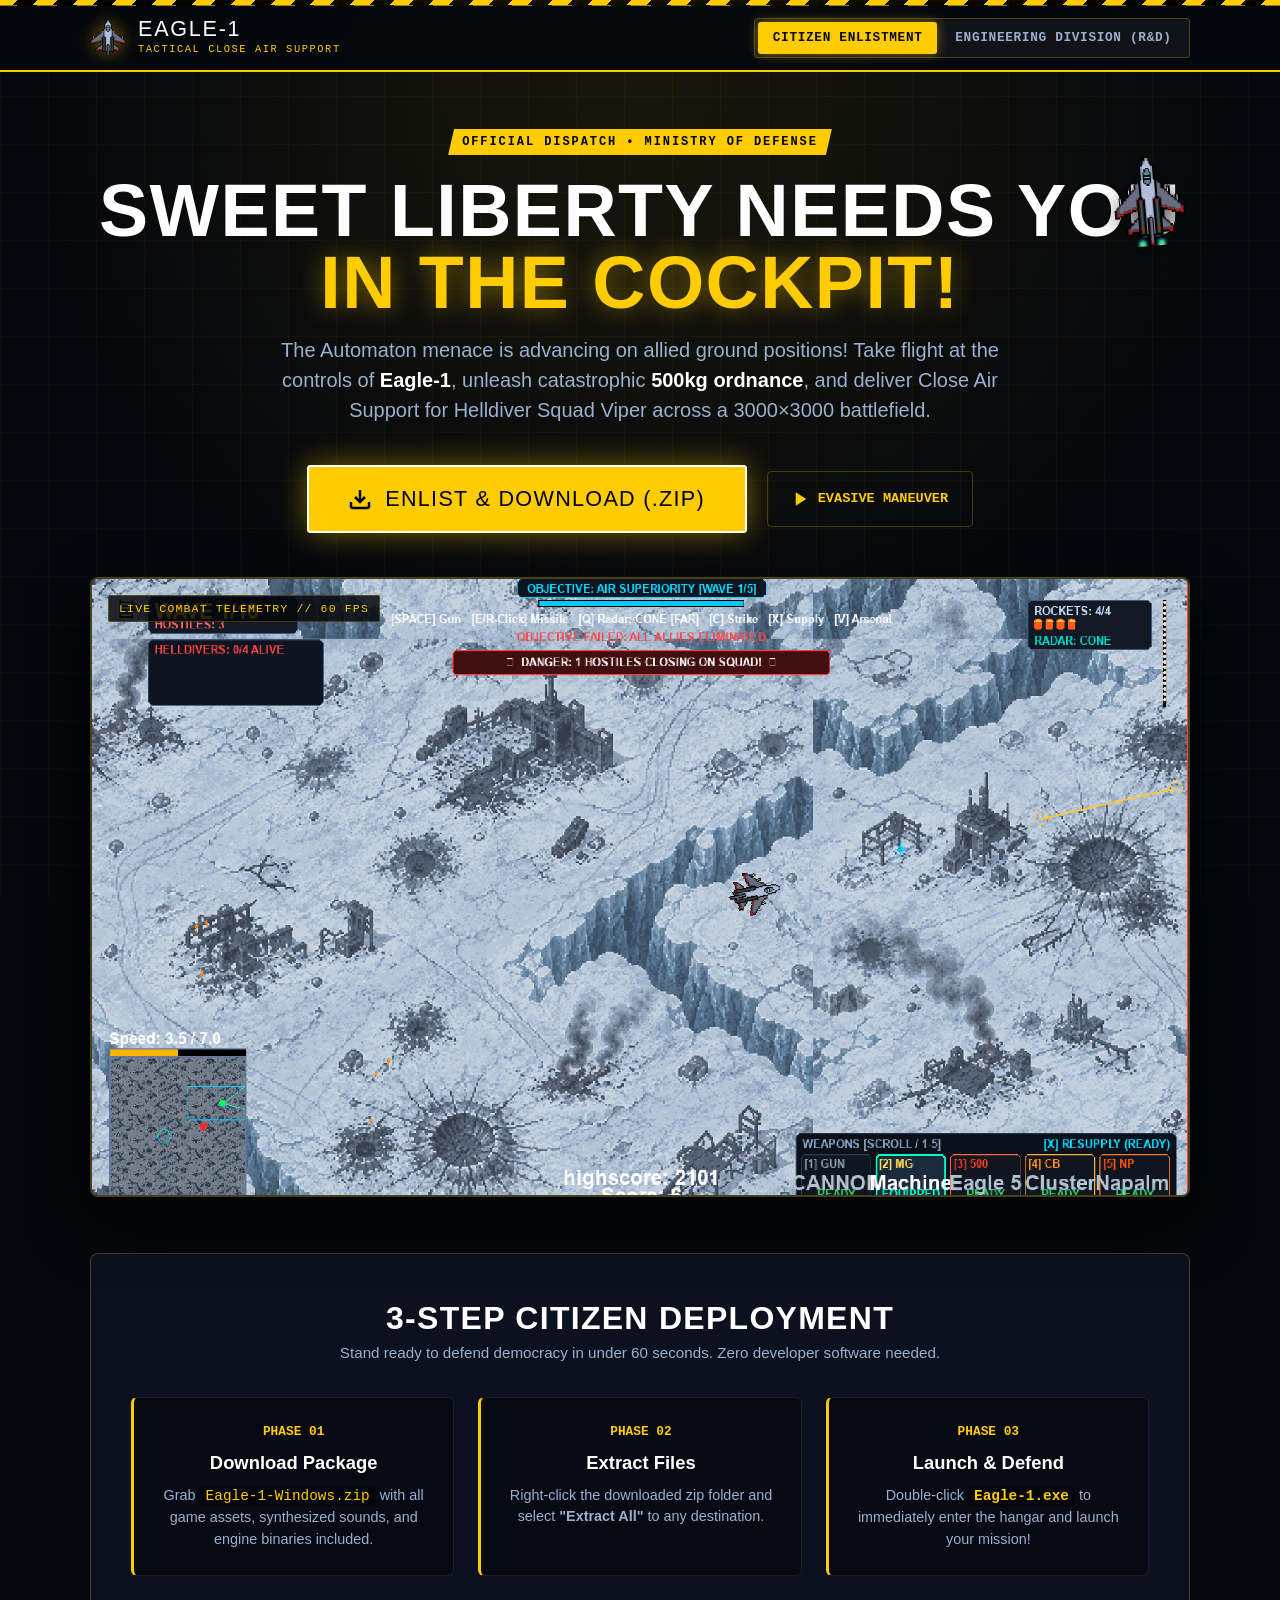
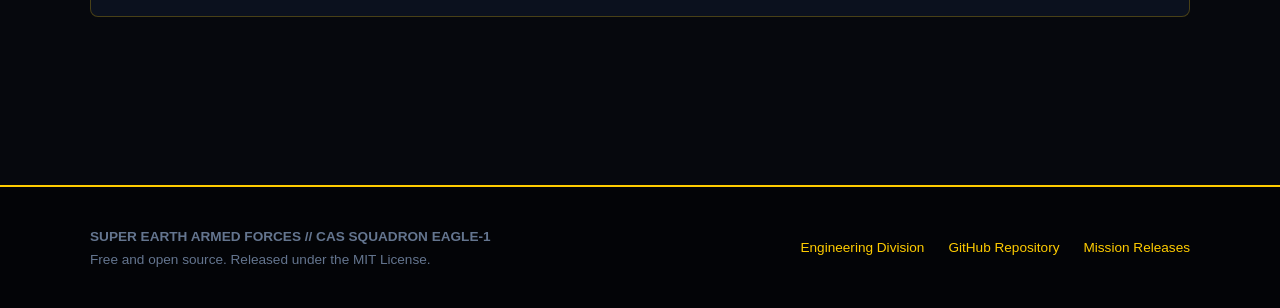
==== frontend/index.html @ f8e8c4a4 "feat: publish Super Earth website with GitHub Pages deployment and mouse-flight escort" ====
<!DOCTYPE html>
<html lang="en">
<head>
  <meta charset="UTF-8">
  <meta name="viewport" content="width=device-width, initial-scale=1.0">
  <meta name="description" content="Super Earth Needs You! Pilot Eagle-1 in 64-bit close air support combat against the Automaton threat. Download free for Windows.">
  <meta name="theme-color" content="#ffcc00">

  <title>EAGLE-1: 64-BIT // ENLIST FOR SUPER EARTH</title>
  <link rel="stylesheet" href="./style.css">
  <link rel="icon" type="image/png" href="./assets/eagle1-ship.png">
</head>
<body>

  <!-- Top Hazard Bar -->
  <div class="hazard-bar"></div>

  <!-- Flying Eagle-1 In-Engine Jet Overlay -->
  <div class="flyby-container" aria-hidden="true">
    <div class="flying-eagle" id="flyingEagle">
      <img src="./assets/eagle1-ship.png" alt="Eagle-1 Combat Jet">
    </div>
  </div>

  <!-- Military Command Header -->
  <header class="header-top">
    <div class="container nav-wrap">
      <div class="se-logo">
        <img src="./assets/eagle1-ship.png" alt="Super Earth Eagle Crest" class="se-logo-img">
        <div class="se-logo-text">
          <span class="se-brand">EAGLE-1</span>
          <span class="se-sub">TACTICAL CLOSE AIR SUPPORT</span>
        </div>
      </div>

      <!-- Portal Switch: Citizen vs Developer -->
      <nav class="portal-switch">
        <a href="./index.html" class="portal-btn active">Citizen Enlistment</a>
        <a href="./dev.html" class="portal-btn">Engineering Division (R&amp;D)</a>
      </nav>
    </div>
  </header>

  <!-- Main Propaganda Recruitment Hero -->
  <main>
    <section class="propaganda-hero">
      <div class="container">
        
        <div class="dispatch-tag">
          OFFICIAL DISPATCH &bull; MINISTRY OF DEFENSE
        </div>

        <h1 class="propaganda-title">
          SWEET LIBERTY NEEDS YOU<br>
          <span class="gold">IN THE COCKPIT!</span>
        </h1>

        <p class="propaganda-subtitle">
          The Automaton menace is advancing on allied ground positions! Take flight at the controls of 
          <strong>Eagle-1</strong>, unleash catastrophic <strong>500kg ordnance</strong>, and deliver 
          Close Air Support for Helldiver Squad Viper across a 3000&times;3000 battlefield.
        </p>

        <!-- Big Download Call To Action -->
        <div class="enlist-actions">
          <a href="https://github.com/paulp143/Eagle-1-64Bit/releases/latest/download/Eagle-1-Windows.zip" 
             class="btn-enlist" 
             id="mainDownloadBtn">
            <svg width="24" height="24" viewBox="0 0 24 24" fill="none" stroke="currentColor" stroke-width="2.5">
              <path d="M21 15v4a2 2 0 0 1-2 2H5a2 2 0 0 1-2-2v-4"></path>
              <polyline points="7 10 12 15 17 10"></polyline>
              <line x1="12" y1="15" x2="12" y2="3"></line>
            </svg>
            ENLIST &amp; DOWNLOAD (.ZIP)
          </a>

          <button class="btn-flyby" id="triggerFlybyBtn" title="Perform combat evasive maneuver">
            <svg width="18" height="18" viewBox="0 0 24 24" fill="currentColor">
              <polygon points="5 3 19 12 5 21 5 3"></polygon>
            </svg>
            EVASIVE MANEUVER
          </button>
        </div>

        <!-- Gameplay Screenshot Showcase -->
        <div class="media-showcase">
          <div class="media-stamp">
            LIVE COMBAT TELEMETRY // 60 FPS
          </div>
          <img src="./assets/screenshot-game.png" alt="Eagle-1 Close Air Support Combat In Action">
        </div>

        <!-- 3-Step Citizen Deployment Guide -->
        <div class="deploy-box">
          <div class="deploy-header">
            <h2>3-Step Citizen Deployment</h2>
            <p>Stand ready to defend democracy in under 60 seconds. Zero developer software needed.</p>
          </div>

          <div class="deploy-steps">
            <div class="deploy-step">
              <div class="step-num">PHASE 01</div>
              <h3>Download Package</h3>
              <p>Grab <code>Eagle-1-Windows.zip</code> with all game assets, synthesized sounds, and engine binaries included.</p>
            </div>

            <div class="deploy-step">
              <div class="step-num">PHASE 02</div>
              <h3>Extract Files</h3>
              <p>Right-click the downloaded zip folder and select <strong>"Extract All"</strong> to any destination.</p>
            </div>

            <div class="deploy-step">
              <div class="step-num">PHASE 03</div>
              <h3>Launch &amp; Defend</h3>
              <p>Double-click <strong><code>Eagle-1.exe</code></strong> to immediately enter the hangar and launch your mission!</p>
            </div>
          </div>
        </div>

      </div>
    </section>
  </main>

  <!-- Super Earth Footer -->
  <footer class="se-footer">
    <div class="container footer-inner">
      <div>
        <p><strong>SUPER EARTH ARMED FORCES // CAS SQUADRON EAGLE-1</strong></p>
        <p style="margin-top: 3px;">Free and open source. Released under the MIT License.</p>
      </div>
      <div class="footer-links">
        <a href="./dev.html">Engineering Division</a>
        <a href="https://github.com/paulp143/Eagle-1-64Bit" target="_blank" rel="noopener">GitHub Repository</a>
        <a href="https://github.com/paulp143/Eagle-1-64Bit/releases" target="_blank" rel="noopener">Mission Releases</a>
      </div>
    </div>
  </footer>

  <script src="./main.js"></script>
</body>
</html>
---- frontend/style.css ----
/* ===================================================================
   SUPER EARTH MINISTRY OF DEFENSE // EAGLE-1: 64-BIT
   Patriotic Aerospace Propaganda & Engineering Portal
=================================================================== */

:root {
  --se-yellow: #ffcc00;
  --se-yellow-bright: #ffe600;
  --se-yellow-glow: rgba(255, 204, 0, 0.45);
  --se-black: #06080d;
  --se-navy: #0b111e;
  --se-steel: #151e30;
  --se-border: rgba(255, 204, 0, 0.25);
  
  --text-primary: #f0f4fc;
  --text-muted: #9bb0cf;
  --text-dark: #07090e;
  
  --hud-cyan: #00f0ff;
  --hud-red: #ff2a2a;
  
  --font-display: "Impact", "Arial Black", -apple-system, BlinkMacSystemFont, sans-serif;
  --font-body: -apple-system, BlinkMacSystemFont, "Segoe UI", Roboto, "Helvetica Neue", sans-serif;
  --font-mono: ui-monospace, SFMono-Regular, "SF Mono", Menlo, Consolas, monospace;
}

*, *::before, *::after {
  box-sizing: border-box;
  margin: 0;
  padding: 0;
}

html {
  font-size: 16px;
}

body {
  font-family: var(--font-body);
  background-color: var(--se-black);
  color: var(--text-primary);
  line-height: 1.5;
  overflow-x: hidden;
  position: relative;
  min-height: 100vh;
}

/* Background grid & subtle stars */
body::before {
  content: "";
  position: fixed;
  top: 0; left: 0; right: 0; bottom: 0;
  background-image: 
    radial-gradient(circle at 50% 10%, rgba(255, 204, 0, 0.08) 0%, transparent 60%),
    linear-gradient(rgba(255, 204, 0, 0.03) 1px, transparent 1px),
    linear-gradient(90deg, rgba(255, 204, 0, 0.03) 1px, transparent 1px);
  background-size: 100% 100%, 48px 48px, 48px 48px;
  pointer-events: none;
  z-index: 0;
}

a {
  text-decoration: none;
  color: inherit;
}

.container {
  width: 92%;
  max-width: 1100px;
  margin: 0 auto;
  position: relative;
  z-index: 10;
}

/* ===================================================================
   ESCORT FLIGHT EAGLE-1 (SCROLL-FOLLOWING COMPANION)
=================================================================== */
.flyby-container {
  position: fixed;
  top: 0;
  left: 0;
  width: 100vw;
  height: 100vh;
  pointer-events: none;
  overflow: hidden;
  z-index: 990;
}

.flying-eagle {
  position: absolute;
  width: 72px;
  height: 90px;
  top: 0;
  left: 0;
  transform-origin: 50% 0%;
  transform: translate3d(calc(100vw - 140px), 130px, 0) rotate(180deg);
  will-change: transform;
  filter: drop-shadow(0 6px 10px rgba(0, 0, 0, 0.6));
  image-rendering: pixelated;
  image-rendering: crisp-edges;
  contain: layout style paint;
}

.flying-eagle img {
  width: 100%;
  height: 100%;
  object-fit: contain;
  display: block;
}

/* Dual jet thrusters pointing backward from nozzles - active only when engines firing */
.flying-eagle::before,
.flying-eagle::after {
  content: "";
  position: absolute;
  bottom: -16px;
  width: 7px;
  height: 0px;
  opacity: 0;
  background: linear-gradient(to bottom, #00f0ff 0%, #ffcc00 55%, transparent 100%);
  border-radius: 4px;
  filter: blur(1.5px);
  transition: opacity 0.2s ease, height 0.2s ease;
  pointer-events: none;
}

.flying-eagle::before {
  left: 23px;
}

.flying-eagle::after {
  right: 23px;
}

/* Active thruster state toggled dynamically when aircraft is moving */
.flying-eagle.engines-on::before,
.flying-eagle.engines-on::after {
  height: 22px;
  opacity: 1;
  animation: thrusterPulse 0.08s infinite alternate;
}

@keyframes thrusterPulse {
  0% {
    height: 18px;
    opacity: 0.85;
    transform: scaleX(0.85);
  }
  100% {
    height: 26px;
    opacity: 1;
    transform: scaleX(1.15);
  }
}

/* ===================================================================
   HAZARD BARS & STYLING ACCENTS
=================================================================== */
.hazard-bar {
  height: 6px;
  width: 100%;
  background: repeating-linear-gradient(
    -45deg,
    var(--se-yellow),
    var(--se-yellow) 14px,
    #000 14px,
    #000 28px
  );
  border-bottom: 1px solid rgba(0, 0, 0, 0.4);
}

/* ===================================================================
   MILITARY HEADER & DUAL-PORTAL SWITCH
=================================================================== */
.header-top {
  background: rgba(6, 8, 13, 0.94);
  backdrop-filter: blur(12px);
  border-bottom: 2px solid var(--se-yellow);
  position: sticky;
  top: 0;
  z-index: 1000;
}

.nav-wrap {
  display: flex;
  align-items: center;
  justify-content: space-between;
  padding: 0.75rem 0;
}

.se-logo {
  display: flex;
  align-items: center;
  gap: 0.75rem;
}

.se-logo-img {
  width: 36px;
  height: 36px;
  filter: drop-shadow(0 0 8px var(--se-yellow-glow));
}

.se-logo-text {
  display: flex;
  flex-direction: column;
}

.se-brand {
  font-family: var(--font-display);
  font-size: 1.35rem;
  letter-spacing: 0.08em;
  color: #fff;
  line-height: 1;
}

.se-sub {
  font-size: 0.65rem;
  font-family: var(--font-mono);
  color: var(--se-yellow);
  letter-spacing: 0.15em;
  text-transform: uppercase;
  margin-top: 2px;
}

/* Tactical Portal Toggle */
.portal-switch {
  display: flex;
  background: rgba(255, 255, 255, 0.05);
  border: 1px solid var(--se-border);
  border-radius: 4px;
  padding: 3px;
  gap: 4px;
}

.portal-btn {
  font-size: 0.8rem;
  font-weight: 700;
  font-family: var(--font-mono);
  letter-spacing: 0.05em;
  padding: 0.4rem 0.9rem;
  border-radius: 3px;
  color: var(--text-muted);
  transition: all 0.2s;
  text-transform: uppercase;
}

.portal-btn:hover {
  color: #fff;
}

.portal-btn.active {
  background: var(--se-yellow);
  color: var(--text-dark);
  font-weight: 900;
  box-shadow: 0 0 12px var(--se-yellow-glow);
}

/* ===================================================================
   HOMEPAGE: PATRIOTIC PROPAGANDA HERO
=================================================================== */
.propaganda-hero {
  padding: 3.5rem 0 2.5rem;
  text-align: center;
}

.dispatch-tag {
  display: inline-block;
  background: #ffcc00;
  color: #000;
  font-family: var(--font-mono);
  font-size: 0.75rem;
  font-weight: 900;
  letter-spacing: 0.16em;
  padding: 4px 14px;
  margin-bottom: 1.25rem;
  text-transform: uppercase;
  clip-path: polygon(6px 0, 100% 0, calc(100% - 6px) 100%, 0 100%);
}

.propaganda-title {
  font-family: var(--font-display);
  font-size: clamp(2.5rem, 6.5vw, 4.6rem);
  text-transform: uppercase;
  line-height: 0.98;
  letter-spacing: 0.02em;
  color: #fff;
  margin-bottom: 1rem;
}

.propaganda-title .gold {
  color: var(--se-yellow);
  text-shadow: 0 0 25px var(--se-yellow-glow);
  display: inline-block;
}

.propaganda-subtitle {
  font-size: clamp(1.05rem, 2.2vw, 1.25rem);
  color: var(--text-muted);
  max-width: 780px;
  margin: 0 auto 2.5rem;
  line-height: 1.5;
}

.propaganda-subtitle strong {
  color: #fff;
}

/* Call to Action Button */
.enlist-actions {
  display: flex;
  align-items: center;
  justify-content: center;
  gap: 1.25rem;
  flex-wrap: wrap;
  margin-bottom: 2.75rem;
}

.btn-enlist {
  background: var(--se-yellow);
  color: #000;
  font-family: var(--font-display);
  font-size: 1.35rem;
  letter-spacing: 0.06em;
  padding: 1.1rem 2.6rem;
  border-radius: 4px;
  display: inline-flex;
  align-items: center;
  gap: 0.8rem;
  box-shadow: 0 0 30px var(--se-yellow-glow), inset 0 0 0 2px #fff;
  transition: transform 0.15s, box-shadow 0.2s, background 0.2s;
  cursor: pointer;
  text-transform: uppercase;
}

.btn-enlist:hover {
  transform: scale(1.03) translateY(-2px);
  background: var(--se-yellow-bright);
  box-shadow: 0 0 45px rgba(255, 204, 0, 0.7), inset 0 0 0 2px #fff;
}

.btn-flyby {
  background: transparent;
  color: var(--se-yellow);
  border: 1px solid var(--se-border);
  font-family: var(--font-mono);
  font-size: 0.85rem;
  font-weight: 700;
  padding: 1.1rem 1.5rem;
  border-radius: 4px;
  display: inline-flex;
  align-items: center;
  gap: 0.5rem;
  cursor: pointer;
  transition: all 0.2s;
}

.btn-flyby:hover {
  background: rgba(255, 204, 0, 0.1);
  border-color: var(--se-yellow);
}

/* Hero Showcase Frame */
.media-showcase {
  position: relative;
  background: var(--se-navy);
  border: 2px solid var(--se-border);
  border-radius: 8px;
  overflow: hidden;
  box-shadow: 0 25px 60px rgba(0, 0, 0, 0.8);
  margin-bottom: 3.5rem;
}

.media-stamp {
  position: absolute;
  top: 1rem;
  left: 1rem;
  background: rgba(6, 8, 13, 0.85);
  border: 1px solid var(--se-border);
  padding: 4px 10px;
  font-family: var(--font-mono);
  font-size: 0.72rem;
  color: var(--se-yellow);
  letter-spacing: 0.1em;
  z-index: 5;
  border-radius: 2px;
}

.media-showcase img {
  width: 100%;
  aspect-ratio: 16 / 9;
  object-fit: cover;
  display: block;
}

/* ===================================================================
   3-STEP CITIZEN DEPLOYMENT GUIDE
=================================================================== */
.deploy-box {
  background: var(--se-navy);
  border: 1px solid var(--se-border);
  border-radius: 8px;
  padding: 2.5rem;
  margin-bottom: 4rem;
}

.deploy-header {
  text-align: center;
  margin-bottom: 2rem;
}

.deploy-header h2 {
  font-family: var(--font-display);
  font-size: 2rem;
  letter-spacing: 0.04em;
  text-transform: uppercase;
  color: #fff;
}

.deploy-header p {
  color: var(--text-muted);
  font-size: 0.95rem;
}

.deploy-steps {
  display: grid;
  grid-template-columns: repeat(auto-fit, minmax(260px, 1fr));
  gap: 1.5rem;
}

.deploy-step {
  background: rgba(6, 8, 13, 0.6);
  border: 1px solid rgba(255, 255, 255, 0.08);
  border-radius: 6px;
  padding: 1.5rem;
  position: relative;
  border-left: 3px solid var(--se-yellow);
}

.step-num {
  font-family: var(--font-mono);
  font-size: 0.8rem;
  font-weight: 800;
  color: var(--se-yellow);
  margin-bottom: 0.5rem;
}

.deploy-step h3 {
  font-size: 1.15rem;
  margin-bottom: 0.5rem;
  color: #fff;
}

.deploy-step p {
  font-size: 0.9rem;
  color: var(--text-muted);
}

.deploy-step code {
  color: var(--se-yellow);
  font-family: var(--font-mono);
  background: rgba(0, 0, 0, 0.4);
  padding: 2px 6px;
  border-radius: 3px;
}

/* ===================================================================
   DEVELOPER DOSSIER (dev.html)
=================================================================== */
.dev-hero {
  padding: 3rem 0 2rem;
}

.dev-hero h1 {
  font-family: var(--font-display);
  font-size: clamp(2.2rem, 5vw, 3.5rem);
  text-transform: uppercase;
  color: #fff;
  letter-spacing: 0.03em;
  margin-bottom: 0.75rem;
}

.dev-hero p {
  font-size: 1.1rem;
  color: var(--text-muted);
  max-width: 800px;
}

.terminal-card {
  background: #04060a;
  border: 1px solid rgba(255, 204, 0, 0.3);
  border-radius: 8px;
  padding: 1.75rem;
  margin-bottom: 2.5rem;
  box-shadow: 0 15px 40px rgba(0, 0, 0, 0.7);
}

.terminal-header {
  display: flex;
  align-items: center;
  justify-content: space-between;
  border-bottom: 1px solid rgba(255, 255, 255, 0.1);
  padding-bottom: 0.75rem;
  margin-bottom: 1.25rem;
  font-family: var(--font-mono);
  font-size: 0.8rem;
  color: var(--se-yellow);
}

.terminal-title {
  display: flex;
  align-items: center;
  gap: 0.5rem;
}

.term-dot {
  width: 10px;
  height: 10px;
  border-radius: 50%;
  display: inline-block;
}
.term-dot.red { background: #ff5f56; }
.term-dot.yellow { background: #ffbd2e; }
.term-dot.green { background: #27c93f; }

pre.code-block {
  font-family: var(--font-mono);
  font-size: 0.9rem;
  color: #8be9fd;
  background: rgba(0, 0, 0, 0.6);
  padding: 1rem;
  border-radius: 4px;
  overflow-x: auto;
  line-height: 1.6;
}

pre.code-block .comment {
  color: #6272a4;
}

pre.code-block .cmd {
  color: #50fa7b;
}

/* Architecture Specs Grid */
.specs-grid {
  display: grid;
  grid-template-columns: repeat(auto-fit, minmax(280px, 1fr));
  gap: 1.5rem;
  margin-bottom: 3.5rem;
}

.spec-item {
  background: var(--se-navy);
  border: 1px solid rgba(255, 255, 255, 0.08);
  border-radius: 6px;
  padding: 1.5rem;
}

.spec-item h3 {
  font-size: 1.1rem;
  color: var(--se-yellow);
  font-family: var(--font-mono);
  margin-bottom: 0.5rem;
}

.spec-item p {
  font-size: 0.9rem;
  color: var(--text-muted);
}

/* ===================================================================
   FOOTER
=================================================================== */
.se-footer {
  border-top: 2px solid var(--se-yellow);
  background: #030407;
  padding: 2.5rem 0;
  margin-top: 4rem;
  font-size: 0.85rem;
  color: #64758f;
}

.footer-inner {
  display: flex;
  align-items: center;
  justify-content: space-between;
  flex-wrap: wrap;
  gap: 1.5rem;
}

.footer-inner a {
  color: var(--se-yellow);
}

.footer-links {
  display: flex;
  gap: 1.5rem;
}

/* Responsive adjustments */
@media (max-width: 650px) {
  .nav-wrap {
    flex-direction: column;
    gap: 0.8rem;
  }
  .portal-switch {
    width: 100%;
    justify-content: center;
  }
  .enlist-actions {
    flex-direction: column;
    width: 100%;
  }
  .btn-enlist {
    width: 100%;
    justify-content: center;
  }
  .btn-flyby {
    width: 100%;
    justify-content: center;
  }
}
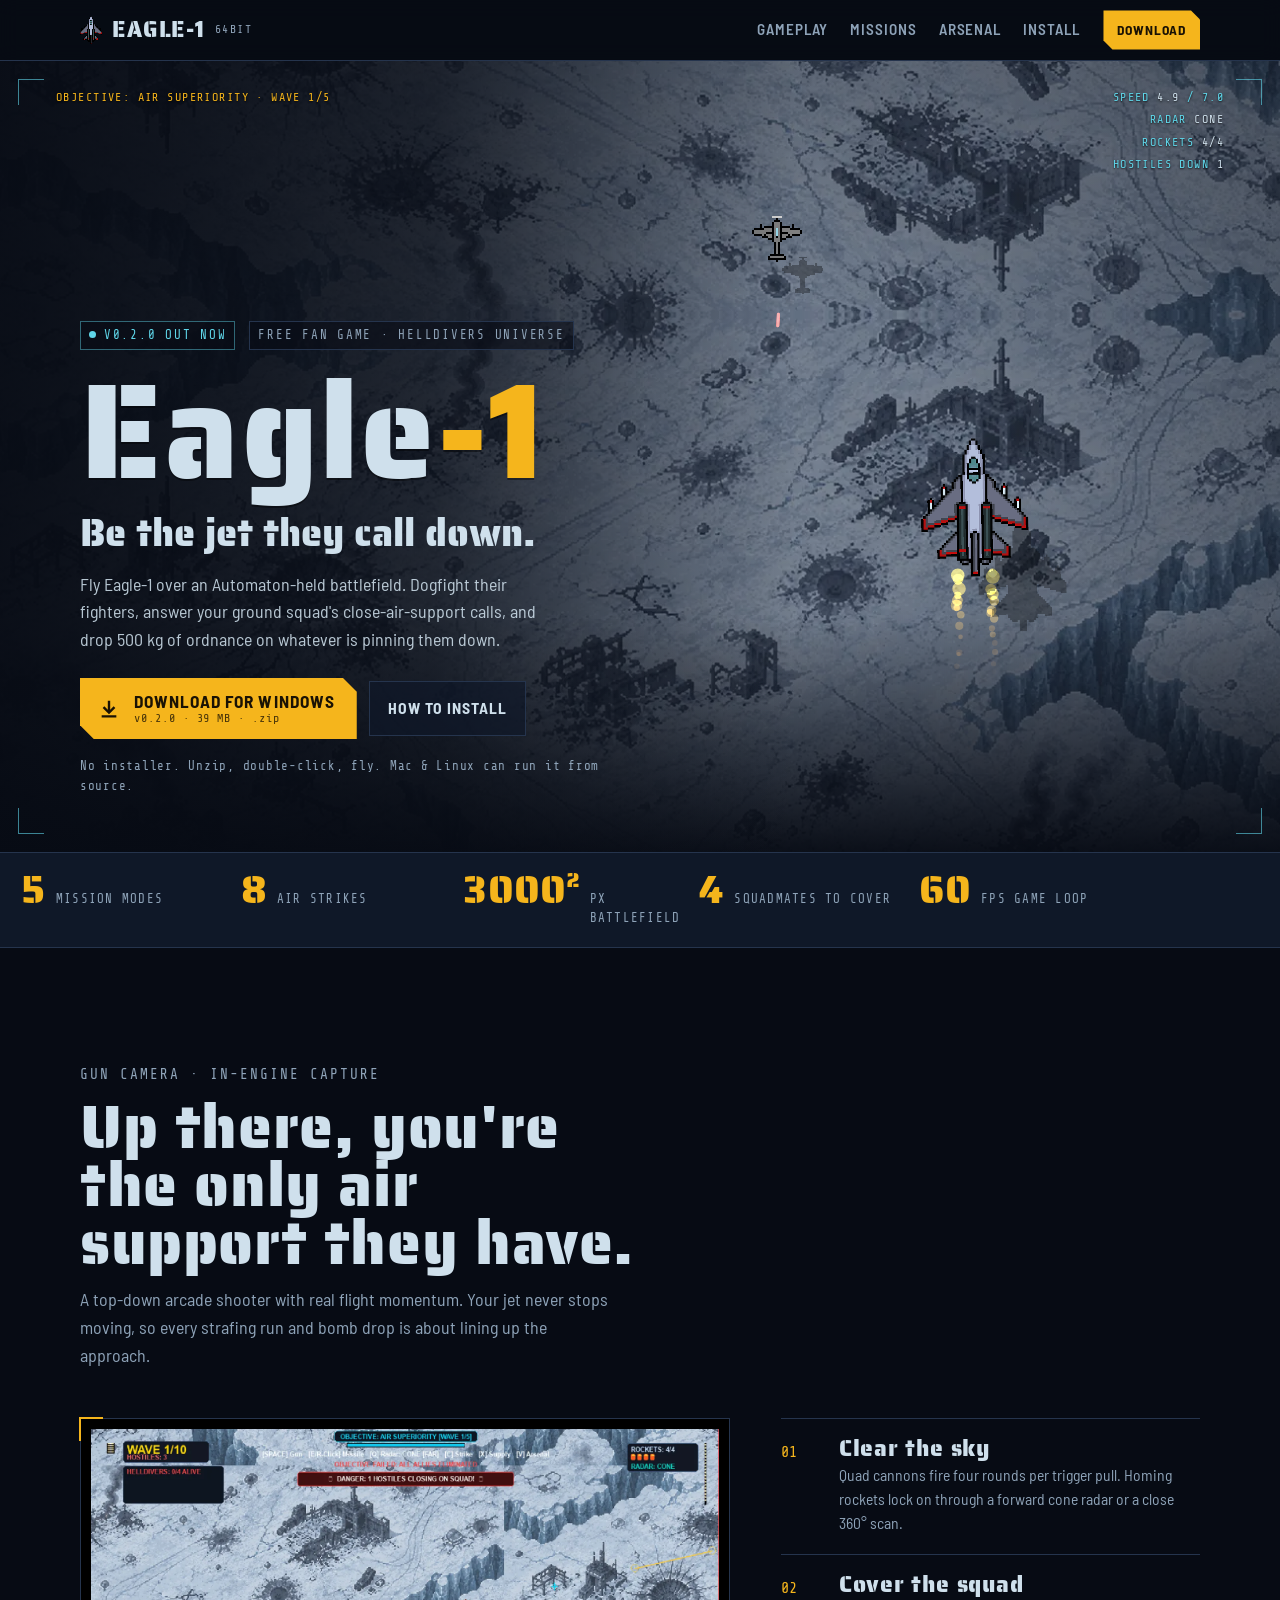
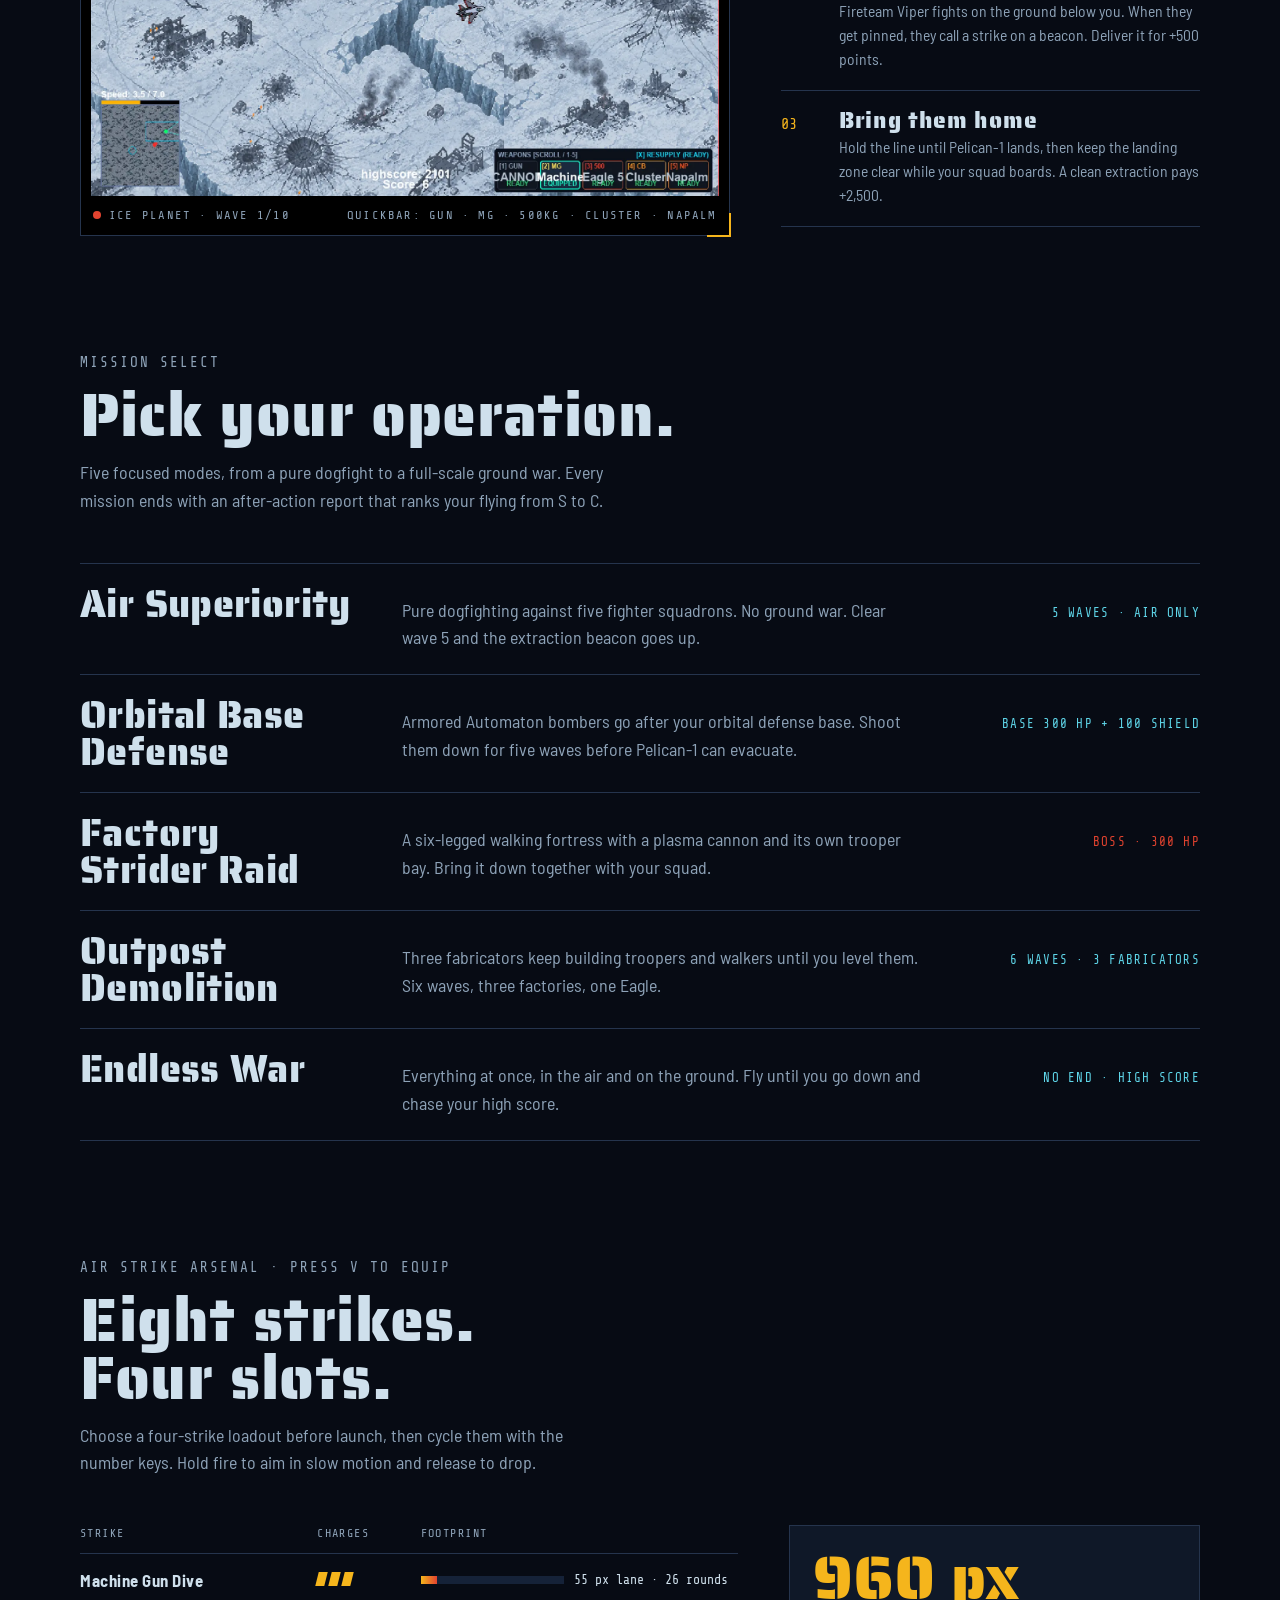
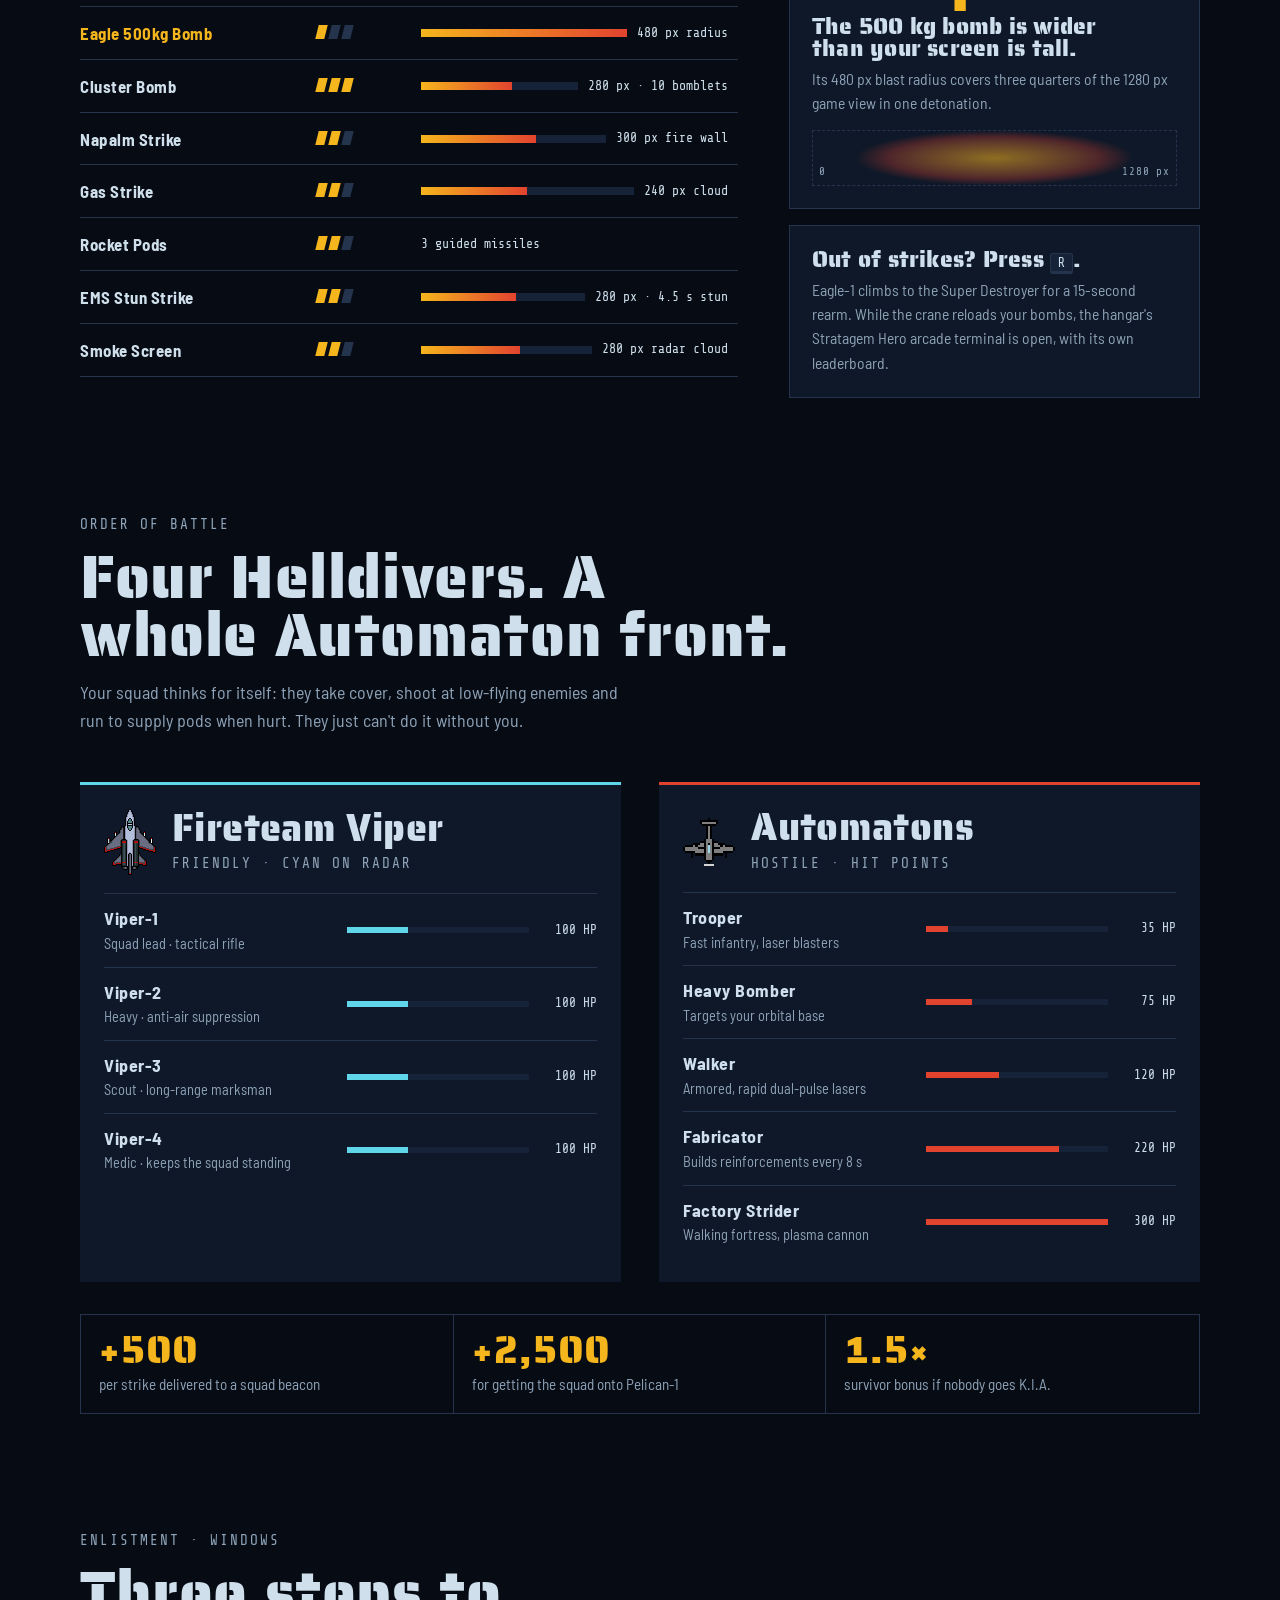
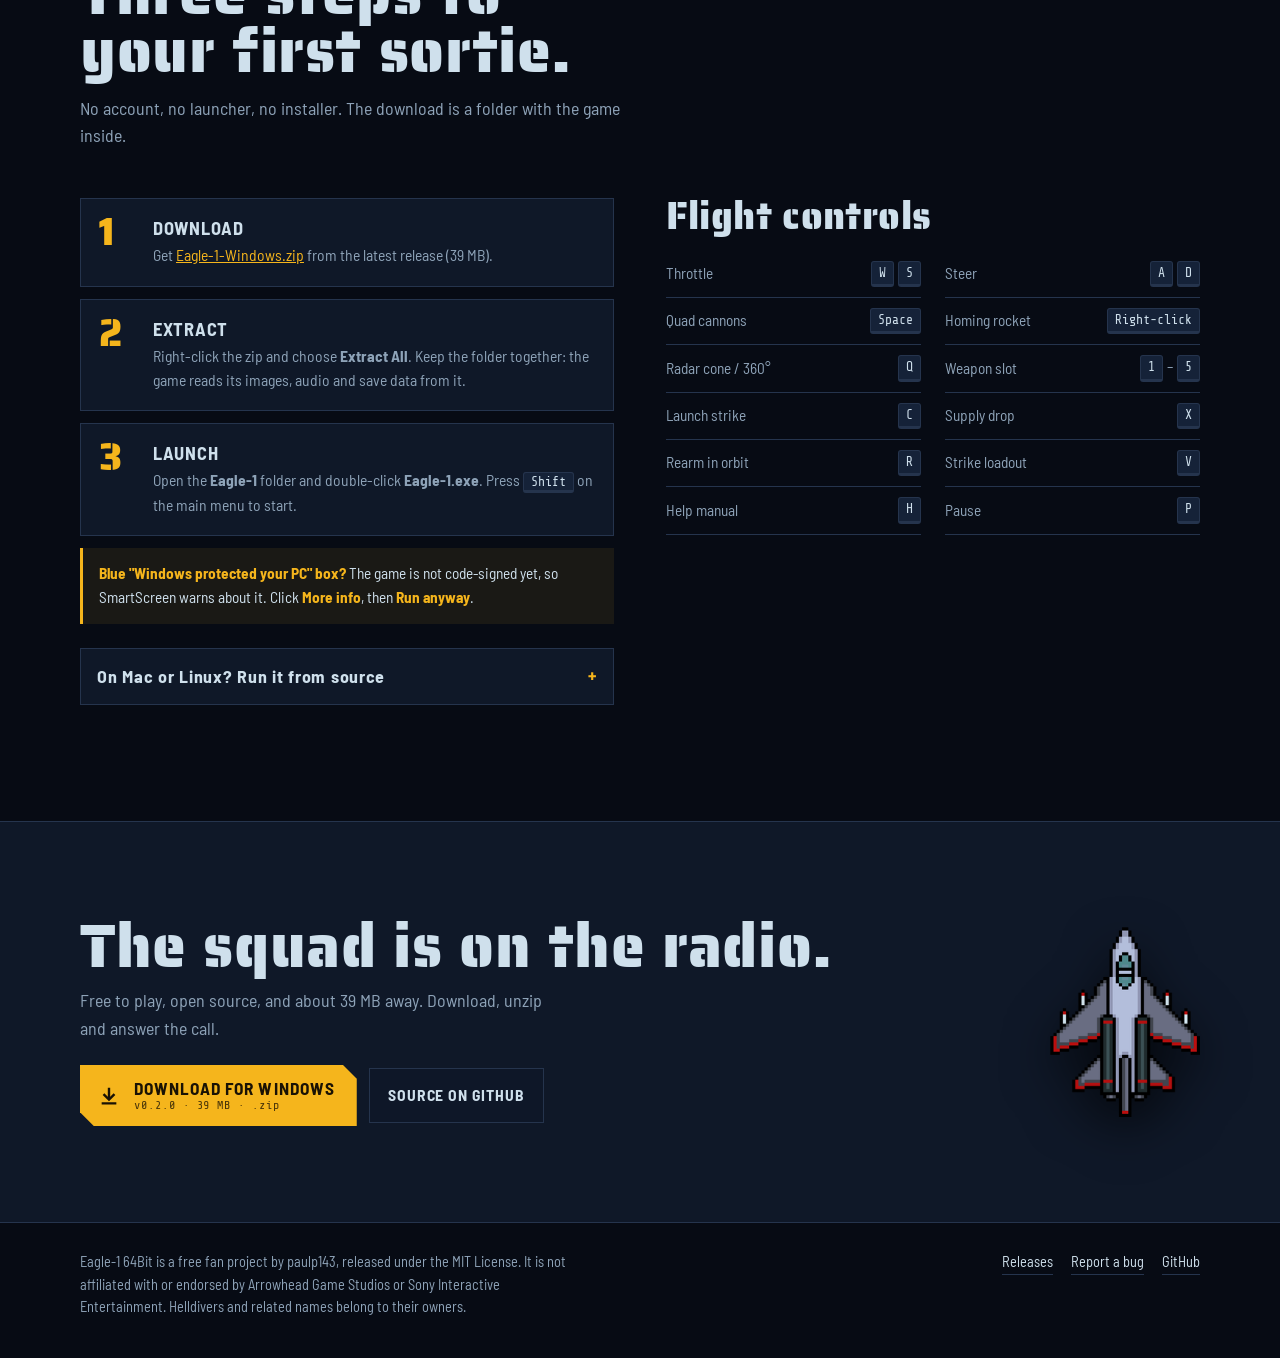
==== commit 8e90bec3: "Add .DS_Store files for eagle1 and src directories - Created new .DS_Store files in both src and eag" ====
--- a/frontend/index.html
+++ b/frontend/index.html
@@ -1,142 +1,675 @@
-<!DOCTYPE html>
+<!doctype html>
 <html lang="en">
 <head>
-  <meta charset="UTF-8">
-  <meta name="viewport" content="width=device-width, initial-scale=1.0">
-  <meta name="description" content="Super Earth Needs You! Pilot Eagle-1 in 64-bit close air support combat against the Automaton threat. Download free for Windows.">
-  <meta name="theme-color" content="#ffcc00">
-
-  <title>EAGLE-1: 64-BIT // ENLIST FOR SUPER EARTH</title>
-  <link rel="stylesheet" href="./style.css">
-  <link rel="icon" type="image/png" href="./assets/eagle1-ship.png">
+<meta charset="utf-8">
+<meta name="viewport" content="width=device-width, initial-scale=1, viewport-fit=cover">
+<meta name="theme-color" content="#070b14">
+<link rel="icon" type="image/png" href="./assets/eagle1-ship.png">
+<meta property="og:title" content="Eagle-1 64Bit">
+<meta property="og:description" content="Free fan-made air-combat game in the Helldivers universe. Fly close air support for your squad.">
+<meta property="og:image" content="./assets/gameplay.webp">
+<title>Eagle-1 64Bit</title>
+<meta name="description" content="Eagle-1 64Bit: a free fan-made air-combat game in the Helldivers universe. Fly close air support for your squad. Download for Windows.">
+<link rel="preconnect" href="https://fonts.googleapis.com">
+<link rel="preconnect" href="https://fonts.gstatic.com" crossorigin>
+<link rel="stylesheet" href="https://fonts.googleapis.com/css2?family=Saira+Stencil+One&family=Barlow+Semi+Condensed:wght@400;500;600;700&family=Share+Tech+Mono&display=swap">
+<style>
+body{margin:0}
+/* Layout: full-bleed flight-deck hero with a live sortie, then a left-aligned briefing column of HUD-framed panels. One committed dark world. */
+:root{
+  --void:#070b14;      /* deep orbit */
+  --hull:#0f1828;      /* panel plating */
+  --hull-2:#152238;
+  --line:#25344d;
+  --ice:#cfe0ec;       /* frozen battlefield */
+  --ice-dim:#8ea3b8;
+  --amber:#f5b51c;     /* call to action, ordnance */
+  --amber-ink:#1a1204;
+  --signal:#e2432f;    /* hostiles, Eagle-1 trim */
+  --blip:#5fd6e9;      /* friendly squad, HUD */
+  --f-display:"Saira Stencil One","Impact","Arial Narrow Bold",sans-serif;
+  --f-body:"Barlow Semi Condensed","Arial Narrow","Helvetica Neue",Arial,sans-serif;
+  --f-mono:"Share Tech Mono",ui-monospace,"SFMono-Regular",Menlo,Consolas,monospace;
+  --step--1:clamp(.82rem,.78rem + .2vw,.9rem);
+  --step-0:clamp(1rem,.96rem + .25vw,1.12rem);
+  --step-1:clamp(1.2rem,1.1rem + .5vw,1.45rem);
+  --step-2:clamp(1.6rem,1.3rem + 1.4vw,2.4rem);
+  --step-3:clamp(2.2rem,1.6rem + 3vw,3.8rem);
+  --step-4:clamp(3.6rem,2rem + 8vw,8.5rem);
+  color-scheme:dark;
+}
+*{box-sizing:border-box}
+html{scroll-behavior:smooth;background:var(--void)}
+@media (prefers-reduced-motion:reduce){html{scroll-behavior:auto}}
+body{background:var(--void);color:var(--ice);font-family:var(--f-body);font-size:var(--step-0);line-height:1.55;-webkit-font-smoothing:antialiased}
+a{color:inherit}
+img{max-width:100%;display:block}
+h1,h2,h3{font-family:var(--f-display);font-weight:400;line-height:.95;letter-spacing:.01em;text-wrap:balance;margin:0}
+p{margin:0}
+:focus-visible{outline:2px solid var(--amber);outline-offset:3px}
+.wrap{max-width:1160px;margin-inline:auto;padding-inline:20px}
+.mono{font-family:var(--f-mono);letter-spacing:.04em}
+.label{font-family:var(--f-mono);font-size:var(--step--1);letter-spacing:.14em;text-transform:uppercase;color:var(--ice-dim)}
+
+/* ---------- nav ---------- */
+.nav{position:sticky;top:env(safe-area-inset-top,0px);z-index:20;background:color-mix(in srgb,var(--void) 82%,transparent);backdrop-filter:blur(10px);-webkit-backdrop-filter:blur(10px);border-bottom:1px solid var(--line)}
+.nav .wrap{display:flex;align-items:center;gap:24px;min-height:60px}
+.brand{display:flex;align-items:center;gap:10px;text-decoration:none;font-family:var(--f-display);font-size:1.35rem;letter-spacing:.04em}
+.brand img{width:22px;image-rendering:pixelated}
+.brand small{font-family:var(--f-mono);font-size:.72rem;color:var(--ice-dim);letter-spacing:.12em}
+.nav-links{display:flex;gap:22px;margin-left:auto}
+.nav-links a{text-decoration:none;font-weight:600;font-size:.95rem;letter-spacing:.06em;text-transform:uppercase;color:var(--ice-dim)}
+.nav-links a:hover{color:var(--ice)}
+.nav .btn-sm{margin-left:0}
+@media (max-width:720px){.nav-links{display:none}.nav .btn-sm{margin-left:auto}}
+
+/* ---------- buttons ---------- */
+.btn{display:inline-flex;align-items:center;gap:14px;text-decoration:none;font-weight:700;letter-spacing:.06em;text-transform:uppercase;border:0;cursor:pointer;font-family:var(--f-body)}
+.btn-primary{background:var(--amber);color:var(--amber-ink);padding:14px 22px 14px 18px;font-size:1.08rem;clip-path:polygon(0 0,calc(100% - 14px) 0,100% 14px,100% 100%,14px 100%,0 calc(100% - 14px));transition:transform .15s ease,filter .15s ease}
+.btn-primary:hover{filter:brightness(1.08);transform:translateY(-1px)}
+.btn-primary svg{flex:none}
+.btn-primary .meta{display:block;font-family:var(--f-mono);font-weight:400;font-size:.74rem;letter-spacing:.08em;opacity:.78;text-transform:none}
+.btn-primary .stack{display:flex;flex-direction:column;line-height:1.15}
+.btn-ghost{color:var(--ice);padding:14px 18px;border:1px solid var(--line);background:color-mix(in srgb,var(--hull) 70%,transparent);font-size:.98rem}
+.btn-ghost:hover{border-color:var(--ice-dim)}
+.btn-sm{background:var(--amber);color:var(--amber-ink);padding:9px 14px;font-size:.85rem;clip-path:polygon(0 0,calc(100% - 9px) 0,100% 9px,100% 100%,9px 100%,0 calc(100% - 9px))}
+
+/* ---------- hero ---------- */
+.hero{position:relative;height:clamp(600px,88vh,860px);overflow:hidden;isolation:isolate;border-bottom:1px solid var(--line)}
+.hero canvas{position:absolute;inset:0;width:100%;height:100%;z-index:-2;display:block;background:#0c1422}
+.hero::after{content:"";position:absolute;inset:0;z-index:-1;pointer-events:none;
+  background:linear-gradient(90deg,rgba(7,11,20,.92) 0%,rgba(7,11,20,.7) 34%,rgba(7,11,20,0) 62%),linear-gradient(0deg,rgba(7,11,20,.95) 0%,rgba(7,11,20,0) 30%)}
+@media (max-width:760px){.hero{height:auto}.hero-inner{padding-top:300px}.hero::after{background:linear-gradient(0deg,rgba(7,11,20,.97) 0%,rgba(7,11,20,.9) 56%,rgba(7,11,20,.15) 72%,rgba(7,11,20,0) 100%)}.hud .obj .pre{display:none}}
+.hero-inner{position:relative;height:100%;display:flex;flex-direction:column;justify-content:flex-end;padding-block:48px 56px;gap:18px}
+.hero-inner > *{max-width:560px}
+.eyebrow{display:flex;flex-wrap:wrap;gap:8px 14px;align-items:center}
+.eyebrow .tag{font-family:var(--f-mono);font-size:.78rem;letter-spacing:.14em;text-transform:uppercase;padding:4px 8px;border:1px solid var(--line);background:rgba(7,11,20,.6);color:var(--ice-dim)}
+.eyebrow .tag.live{color:var(--blip);border-color:color-mix(in srgb,var(--blip) 45%,transparent)}
+.eyebrow .tag.live::before{content:"";display:inline-block;width:7px;height:7px;border-radius:50%;background:var(--blip);margin-right:8px;vertical-align:1px;animation:blink 1.4s steps(2,start) infinite}
+@keyframes blink{50%{opacity:.15}}
+.hero h1{font-size:var(--step-4);color:var(--ice);text-shadow:0 2px 0 rgba(0,0,0,.4)}
+.hero h1 span{color:var(--amber)}
+.hero .tagline{font-family:var(--f-display);font-size:var(--step-2);color:var(--ice);line-height:1}
+.hero .lede{color:var(--ice);opacity:.88;max-width:52ch}
+.cta-row{display:flex;flex-wrap:wrap;gap:12px;align-items:center;margin-top:6px}
+.hero .fine{font-family:var(--f-mono);font-size:.78rem;letter-spacing:.06em;color:var(--ice-dim)}
+
+.hud{position:absolute;inset:18px;pointer-events:none;z-index:1;font-family:var(--f-mono);font-size:.74rem;letter-spacing:.12em;color:var(--blip)}
+.hud .corner{position:absolute;width:26px;height:26px;border-color:color-mix(in srgb,var(--blip) 60%,transparent);border-style:solid;border-width:0}
+.hud .tl{top:0;left:0;border-top-width:1.5px;border-left-width:1.5px}
+.hud .tr{top:0;right:0;border-top-width:1.5px;border-right-width:1.5px}
+.hud .bl{bottom:0;left:0;border-bottom-width:1.5px;border-left-width:1.5px}
+.hud .br{bottom:0;right:0;border-bottom-width:1.5px;border-right-width:1.5px}
+.hud .readout{position:absolute;top:10px;right:38px;text-align:right;display:grid;gap:4px;text-shadow:0 1px 2px rgba(0,0,0,.8)}
+.hud .readout b{color:var(--ice);font-weight:400}
+.hud .obj{position:absolute;top:10px;left:38px;color:var(--amber);text-shadow:0 1px 2px rgba(0,0,0,.8)}
+@media (max-width:760px){.hud .readout{display:none}}
+.strike-flash{position:absolute;left:50%;top:22%;transform:translate(-50%,-50%) scale(.96);font-family:var(--f-mono);font-size:.82rem;letter-spacing:.18em;color:var(--amber-ink);background:var(--amber);padding:6px 12px;opacity:0;transition:opacity .25s ease,transform .25s ease;pointer-events:none;z-index:1;white-space:nowrap}
+.strike-flash.on{opacity:1;transform:translate(-50%,-50%) scale(1)}
+@media (min-width:761px){.strike-flash{left:68%}}
+
+/* ---------- spec strip ---------- */
+.specs{border-bottom:1px solid var(--line);background:var(--hull)}
+.specs ul{list-style:none;margin:0;padding-block:18px;display:flex;flex-wrap:wrap;gap:10px 0}
+.specs li{flex:1 1 180px;display:flex;align-items:baseline;gap:10px;padding-right:18px}
+.specs b{font-family:var(--f-display);font-weight:400;font-size:var(--step-2);color:var(--amber);line-height:1;font-variant-numeric:tabular-nums}
+.specs span{font-family:var(--f-mono);font-size:.78rem;letter-spacing:.1em;text-transform:uppercase;color:var(--ice-dim)}
+
+/* ---------- sections ---------- */
+section.block{padding-block:clamp(64px,9vw,120px)}
+.section-head{display:grid;gap:14px;margin-bottom:clamp(28px,4vw,48px);max-width:720px}
+.section-head h2{font-size:var(--step-3)}
+.section-head p{color:var(--ice-dim);max-width:60ch}
+
+/* gun camera */
+.gun{display:grid;grid-template-columns:minmax(0,1.55fr) minmax(0,1fr);gap:clamp(24px,4vw,56px);align-items:start}
+@media (max-width:900px){.gun{grid-template-columns:1fr}}
+.frame{position:relative;border:1px solid var(--line);background:#000;padding:10px}
+.frame img{width:100%;height:auto;aspect-ratio:1600/936;object-fit:cover;image-rendering:auto}
+.frame::before,.frame::after{content:"";position:absolute;width:22px;height:22px;border:2px solid var(--amber)}
+.frame::before{top:-2px;left:-2px;border-right:0;border-bottom:0}
+.frame::after{bottom:-2px;right:-2px;border-left:0;border-top:0}
+.frame figcaption{display:flex;justify-content:space-between;gap:12px;flex-wrap:wrap;padding:10px 2px 0;font-family:var(--f-mono);font-size:.76rem;letter-spacing:.1em;color:var(--ice-dim);text-transform:uppercase}
+.frame figcaption .rec::before{content:"";display:inline-block;width:8px;height:8px;border-radius:50%;background:var(--signal);margin-right:8px;vertical-align:0;animation:blink 1.2s steps(2,start) infinite}
+figure{margin:0}
+.sortie{list-style:none;margin:0;padding:0;display:grid;gap:0;counter-reset:s}
+.sortie li{display:grid;grid-template-columns:44px minmax(0,1fr);gap:4px 14px;padding-block:18px;border-top:1px solid var(--line)}
+.sortie li:last-child{border-bottom:1px solid var(--line)}
+.sortie li::before{counter-increment:s;content:"0" counter(s);font-family:var(--f-mono);color:var(--amber);font-size:.95rem;padding-top:4px;grid-row:span 2}
+.sortie h3{font-size:var(--step-1);letter-spacing:.03em}
+.sortie p{color:var(--ice-dim);font-size:.98rem}
+
+/* missions */
+.ops{display:grid;border-top:1px solid var(--line)}
+.op{display:grid;grid-template-columns:minmax(0,1fr) minmax(0,1.9fr) 210px;gap:10px 28px;align-items:baseline;padding-block:22px;border-bottom:1px solid var(--line);transition:background .2s ease}
+.op:hover{background:linear-gradient(90deg,var(--hull) 0%,transparent 80%)}
+.op h3{font-size:var(--step-2)}
+.op p{color:var(--ice-dim);max-width:58ch}
+.op .meta{font-family:var(--f-mono);font-size:.78rem;letter-spacing:.1em;color:var(--blip);text-align:right;white-space:nowrap}
+.op.boss .meta{color:var(--signal)}
+@media (max-width:820px){.op{grid-template-columns:1fr}.op .meta{text-align:left;white-space:normal}}
+
+/* arsenal */
+.arsenal{display:grid;grid-template-columns:minmax(0,1.6fr) minmax(0,1fr);gap:clamp(24px,4vw,56px);align-items:start}
+@media (max-width:900px){.arsenal{grid-template-columns:1fr}}
+.table-scroll{overflow-x:auto}
+.strikes{width:100%;border-collapse:collapse;min-width:520px;font-variant-numeric:tabular-nums}
+.strikes th{font-family:var(--f-mono);font-weight:400;font-size:.74rem;letter-spacing:.12em;text-transform:uppercase;color:var(--ice-dim);text-align:left;padding:0 10px 10px 0;border-bottom:1px solid var(--line)}
+.strikes td{padding:12px 10px 12px 0;border-bottom:1px solid var(--line);vertical-align:middle}
+.strikes tr.hero-row td:first-child{color:var(--amber)}
+.strikes td:first-child{font-weight:700;letter-spacing:.03em;font-size:1.05rem;white-space:nowrap}
+.pips{display:inline-flex;gap:4px}
+.pips i{width:9px;height:14px;background:var(--amber);display:block;transform:skewX(-14deg)}
+.pips i.off{background:var(--line)}
+.bar{display:flex;align-items:center;gap:10px;min-width:180px}
+.bar .track{flex:1;height:8px;background:var(--hull-2);position:relative;overflow:hidden}
+.bar .fill{position:absolute;inset:0 auto 0 0;background:linear-gradient(90deg,var(--amber),var(--signal))}
+.bar .val{font-family:var(--f-mono);font-size:.82rem;color:var(--ice);min-width:68px;text-align:right}
+.callouts{display:grid;gap:16px}
+.callout{background:var(--hull);border:1px solid var(--line);padding:22px}
+.callout h3{font-size:var(--step-1);margin-bottom:8px}
+.callout p{color:var(--ice-dim);font-size:.98rem}
+.callout .big{font-family:var(--f-display);font-size:var(--step-3);color:var(--amber);line-height:1;margin-bottom:6px;font-variant-numeric:tabular-nums}
+.scale{margin-top:14px;position:relative;height:56px;border:1px dashed var(--line)}
+.scale .blast{position:absolute;top:0;bottom:0;left:12.5%;width:75%;background:radial-gradient(ellipse at center,color-mix(in srgb,var(--amber) 55%,transparent) 0%,color-mix(in srgb,var(--signal) 30%,transparent) 55%,transparent 72%)}
+.scale span{position:absolute;bottom:4px;font-family:var(--f-mono);font-size:.68rem;color:var(--ice-dim);letter-spacing:.08em}
+.scale .l{left:6px}.scale .r{right:6px}
+
+/* squad vs hostiles */
+.sides{display:grid;grid-template-columns:repeat(2,minmax(0,1fr));gap:clamp(20px,3vw,40px)}
+@media (max-width:860px){.sides{grid-template-columns:1fr}}
+.side{border-top:3px solid var(--blip);background:var(--hull);padding:24px}
+.side.hostile{border-top-color:var(--signal)}
+.side-head{display:flex;align-items:center;gap:16px;margin-bottom:18px}
+.side-head img{width:52px;height:auto;image-rendering:pixelated;flex:none}
+.side-head h3{font-size:var(--step-2)}
+.side-head .label{display:block;margin-top:6px}
+.roster{list-style:none;margin:0;padding:0;display:grid}
+.roster li{display:grid;grid-template-columns:minmax(0,1fr) minmax(0,1.1fr);gap:4px 16px;align-items:center;padding-block:11px;border-top:1px solid var(--line)}
+.roster .who{font-weight:700;letter-spacing:.03em}
+.roster .who small{display:block;font-weight:400;color:var(--ice-dim);font-size:.9rem;letter-spacing:0}
+.hp{display:flex;align-items:center;gap:10px}
+.hp .track{flex:1;height:6px;background:var(--hull-2);position:relative}
+.hp .fill{position:absolute;inset:0 auto 0 0}
+.friendly .hp .fill{background:var(--blip)}
+.hostile .hp .fill{background:var(--signal)}
+.hp .val{font-family:var(--f-mono);font-size:.8rem;min-width:58px;text-align:right;font-variant-numeric:tabular-nums}
+.score{margin-top:clamp(20px,3vw,32px);display:flex;flex-wrap:wrap;gap:0;border:1px solid var(--line)}
+.score div{flex:1 1 200px;padding:16px 18px;border-right:1px solid var(--line);display:grid;gap:4px}
+.score div:last-child{border-right:0}
+.score b{font-family:var(--f-display);font-weight:400;font-size:var(--step-2);color:var(--amber);font-variant-numeric:tabular-nums;line-height:1}
+.score span{color:var(--ice-dim);font-size:.95rem}
+
+/* install */
+.install{display:grid;grid-template-columns:minmax(0,1fr) minmax(0,1fr);gap:clamp(24px,4vw,56px);align-items:start}
+@media (max-width:900px){.install{grid-template-columns:1fr}}
+.steps{list-style:none;margin:0;padding:0;display:grid;gap:12px;counter-reset:st}
+.steps li{position:relative;background:var(--hull);border:1px solid var(--line);padding:18px 18px 18px 72px;min-height:84px}
+.steps li::before{counter-increment:st;content:counter(st);position:absolute;left:18px;top:14px;font-family:var(--f-display);font-size:2.4rem;line-height:1;color:var(--amber)}
+.steps h3{font-family:var(--f-body);font-weight:700;font-size:1.15rem;letter-spacing:.04em;text-transform:uppercase;line-height:1.2;margin-bottom:4px}
+.steps p{color:var(--ice-dim);font-size:.98rem}
+.steps a{color:var(--amber)}
+kbd,.kbd{font-family:var(--f-mono);font-size:.82rem;color:var(--ice);background:var(--hull-2);border:1px solid var(--line);border-bottom-width:3px;padding:1px 7px;border-radius:3px;white-space:nowrap}
+.warn{margin-top:12px;border-left:3px solid var(--amber);background:color-mix(in srgb,var(--amber) 8%,var(--void));padding:14px 16px;font-size:.96rem;color:var(--ice)}
+.warn strong{color:var(--amber);font-weight:700}
+.controls h3{font-size:var(--step-2);margin-bottom:16px}
+.keys{display:grid;grid-template-columns:repeat(2,minmax(0,1fr));gap:0 24px}
+@media (max-width:480px){.keys{grid-template-columns:1fr}}
+.keys div{display:flex;justify-content:space-between;align-items:center;gap:12px;padding-block:10px;border-bottom:1px solid var(--line)}
+.keys span{color:var(--ice-dim);font-size:.96rem}
+.keys .k{display:flex;gap:4px;flex-wrap:wrap;justify-content:flex-end}
+details.source{margin-top:24px;border:1px solid var(--line);background:var(--hull)}
+details.source summary{cursor:pointer;padding:14px 16px;font-weight:700;letter-spacing:.04em;list-style:none;display:flex;justify-content:space-between;gap:12px}
+details.source summary::-webkit-details-marker{display:none}
+details.source summary::after{content:"+";font-family:var(--f-mono);color:var(--amber)}
+details.source[open] summary::after{content:"–"}
+.source .body{padding:0 16px 16px;display:grid;gap:10px}
+.source p{color:var(--ice-dim);font-size:.96rem}
+.code{position:relative;background:var(--void);border:1px solid var(--line)}
+.code pre{margin:0;padding:14px 16px;overflow-x:auto;font-family:var(--f-mono);font-size:.86rem;line-height:1.7;color:var(--ice)}
+.code button{position:absolute;top:8px;right:8px;font-family:var(--f-mono);font-size:.72rem;letter-spacing:.1em;text-transform:uppercase;background:var(--hull-2);color:var(--ice);border:1px solid var(--line);padding:5px 9px;cursor:pointer}
+.code button:hover{border-color:var(--ice-dim)}
+
+/* final */
+.final{position:relative;overflow:hidden;border-top:1px solid var(--line);background:var(--hull)}
+.final .wrap{display:grid;grid-template-columns:minmax(0,1fr) auto;gap:32px;align-items:center;padding-block:clamp(56px,8vw,96px)}
+@media (max-width:760px){.final .wrap{grid-template-columns:1fr}}
+.final h2{font-size:var(--step-3)}
+.final p{color:var(--ice-dim);margin-top:12px;max-width:52ch}
+.final .ship{width:clamp(90px,12vw,150px);image-rendering:auto;justify-self:end;filter:drop-shadow(0 18px 24px rgba(0,0,0,.6))}
+@media (max-width:760px){.final .ship{display:none}}
+footer{border-top:1px solid var(--line)}
+footer .wrap{display:flex;flex-wrap:wrap;align-items:flex-start;justify-content:space-between;gap:16px 32px;padding-block:28px 40px;font-size:.9rem;color:var(--ice-dim)}
+footer p{max-width:70ch}
+footer nav{display:flex;gap:18px;flex-wrap:wrap}
+footer a{color:var(--ice);text-decoration:none;border-bottom:1px solid var(--line)}
+footer a:hover{border-color:var(--ice)}
+@media (prefers-reduced-motion:reduce){*,*::before,*::after{animation:none!important;transition:none!important}}
+</style>
+
 </head>
 <body>
-
-  <!-- Top Hazard Bar -->
-  <div class="hazard-bar"></div>
-
-  <!-- Flying Eagle-1 In-Engine Jet Overlay -->
-  <div class="flyby-container" aria-hidden="true">
-    <div class="flying-eagle" id="flyingEagle">
-      <img src="./assets/eagle1-ship.png" alt="Eagle-1 Combat Jet">
-    </div>
+<header class="nav">
+  <div class="wrap">
+    <a class="brand" href="#top" aria-label="Eagle-1 64Bit, back to top"><img src="./assets/eagle1-sprite.png" alt=""> EAGLE-1 <small>64BIT</small></a>
+    <nav class="nav-links" aria-label="Sections">
+      <a href="#gameplay">Gameplay</a>
+      <a href="#missions">Missions</a>
+      <a href="#arsenal">Arsenal</a>
+      <a href="#install">Install</a>
+    </nav>
+    <a class="btn btn-sm" href="https://github.com/paulp143/Eagle-1-64Bit/releases/latest/download/Eagle-1-Windows.zip" target="_blank" rel="noopener">Download</a>
   </div>
-
-  <!-- Military Command Header -->
-  <header class="header-top">
-    <div class="container nav-wrap">
-      <div class="se-logo">
-        <img src="./assets/eagle1-ship.png" alt="Super Earth Eagle Crest" class="se-logo-img">
-        <div class="se-logo-text">
-          <span class="se-brand">EAGLE-1</span>
-          <span class="se-sub">TACTICAL CLOSE AIR SUPPORT</span>
+</header>
+
+<section class="hero" id="top">
+  <canvas id="sky" aria-hidden="true"></canvas>
+  <div class="hud" aria-hidden="true">
+    <span class="corner tl"></span><span class="corner tr"></span><span class="corner bl"></span><span class="corner br"></span>
+    <div class="obj"><span class="pre">OBJECTIVE: </span>AIR SUPERIORITY · WAVE <span id="hudWave">1</span>/5</div>
+    <div class="readout">
+      <div>SPEED <b id="hudSpeed">4.2</b> / 7.0</div>
+      <div>RADAR <b>CONE</b></div>
+      <div>ROCKETS <b>4/4</b></div>
+      <div>HOSTILES DOWN <b id="hudKills">0</b></div>
+    </div>
+  </div>
+  <div class="strike-flash" id="flash" aria-hidden="true">EAGLE 500KG · IMPACT CONFIRMED</div>
+
+  <div class="wrap hero-inner">
+    <div class="eyebrow">
+      <span class="tag live">v0.2.0 out now</span>
+      <span class="tag">Free fan game · Helldivers universe</span>
+    </div>
+    <h1>Eagle<span>-1</span></h1>
+    <p class="tagline">Be the jet they call down.</p>
+    <p class="lede">Fly Eagle-1 over an Automaton-held battlefield. Dogfight their fighters, answer your ground squad's close-air-support calls, and drop 500&nbsp;kg of ordnance on whatever is pinning them down.</p>
+    <div class="cta-row">
+      <a class="btn btn-primary" href="https://github.com/paulp143/Eagle-1-64Bit/releases/latest/download/Eagle-1-Windows.zip" target="_blank" rel="noopener">
+        <svg width="22" height="22" viewBox="0 0 24 24" fill="none" stroke="currentColor" stroke-width="2.6" aria-hidden="true"><path d="M12 3v12"/><path d="M6 10l6 6 6-6"/><path d="M4 20h16"/></svg>
+        <span class="stack">Download for Windows<span class="meta">v0.2.0 · 39 MB · .zip</span></span>
+      </a>
+      <a class="btn btn-ghost" href="#install">How to install</a>
+    </div>
+    <p class="fine">No installer. Unzip, double-click, fly. Mac &amp; Linux can run it from source.</p>
+  </div>
+</section>
+
+<div class="specs">
+  <ul class="wrap" aria-label="Game at a glance">
+    <li><b>5</b><span>Mission modes</span></li>
+    <li><b>8</b><span>Air strikes</span></li>
+    <li><b>3000²</b><span>px battlefield</span></li>
+    <li><b>4</b><span>Squadmates to cover</span></li>
+    <li><b>60</b><span>FPS game loop</span></li>
+  </ul>
+</div>
+
+<main>
+  <section class="block" id="gameplay">
+    <div class="wrap">
+      <div class="section-head">
+        <span class="label">Gun camera · in-engine capture</span>
+        <h2>Up there, you're the only air support they have.</h2>
+        <p>A top-down arcade shooter with real flight momentum. Your jet never stops moving, so every strafing run and bomb drop is about lining up the approach.</p>
+      </div>
+      <div class="gun">
+        <figure class="frame">
+          <img src="./assets/gameplay.webp" alt="Gameplay screenshot: Eagle-1 flying over a frozen battlefield with craters, Automaton structures, the weapons quickbar and a minimap on the HUD" width="1600" height="936" loading="lazy">
+          <figcaption><span class="rec">Ice planet · Wave 1/10</span><span>Quickbar: Gun · MG · 500kg · Cluster · Napalm</span></figcaption>
+        </figure>
+        <ol class="sortie" aria-label="How a sortie plays out">
+          <li><h3>Clear the sky</h3><p>Quad cannons fire four rounds per trigger pull. Homing rockets lock on through a forward cone radar or a close 360° scan.</p></li>
+          <li><h3>Cover the squad</h3><p>Fireteam Viper fights on the ground below you. When they get pinned, they call a strike on a beacon. Deliver it for +500 points.</p></li>
+          <li><h3>Bring them home</h3><p>Hold the line until Pelican-1 lands, then keep the landing zone clear while your squad boards. A clean extraction pays +2,500.</p></li>
+        </ol>
+      </div>
+    </div>
+  </section>
+
+  <section class="block" id="missions" style="padding-top:0">
+    <div class="wrap">
+      <div class="section-head">
+        <span class="label">Mission select</span>
+        <h2>Pick your operation.</h2>
+        <p>Five focused modes, from a pure dogfight to a full-scale ground war. Every mission ends with an after-action report that ranks your flying from S to C.</p>
+      </div>
+      <div class="ops">
+        <article class="op"><h3>Air Superiority</h3><p>Pure dogfighting against five fighter squadrons. No ground war. Clear wave 5 and the extraction beacon goes up.</p><span class="meta">5 WAVES · AIR ONLY</span></article>
+        <article class="op"><h3>Orbital Base Defense</h3><p>Armored Automaton bombers go after your orbital defense base. Shoot them down for five waves before Pelican-1 can evacuate.</p><span class="meta">BASE 300 HP + 100 SHIELD</span></article>
+        <article class="op boss"><h3>Factory Strider Raid</h3><p>A six-legged walking fortress with a plasma cannon and its own trooper bay. Bring it down together with your squad.</p><span class="meta">BOSS · 300 HP</span></article>
+        <article class="op"><h3>Outpost Demolition</h3><p>Three fabricators keep building troopers and walkers until you level them. Six waves, three factories, one Eagle.</p><span class="meta">6 WAVES · 3 FABRICATORS</span></article>
+        <article class="op"><h3>Endless War</h3><p>Everything at once, in the air and on the ground. Fly until you go down and chase your high score.</p><span class="meta">NO END · HIGH SCORE</span></article>
+      </div>
+    </div>
+  </section>
+
+  <section class="block" id="arsenal" style="padding-top:0">
+    <div class="wrap">
+      <div class="section-head">
+        <span class="label">Air strike arsenal · press V to equip</span>
+        <h2>Eight strikes. Four slots.</h2>
+        <p>Choose a four-strike loadout before launch, then cycle them with the number keys. Hold fire to aim in slow motion and release to drop.</p>
+      </div>
+      <div class="arsenal">
+        <div class="table-scroll">
+          <table class="strikes">
+            <thead><tr><th scope="col">Strike</th><th scope="col">Charges</th><th scope="col">Footprint</th></tr></thead>
+            <tbody id="strikeRows"></tbody>
+          </table>
         </div>
-      </div>
-
-      <!-- Portal Switch: Citizen vs Developer -->
-      <nav class="portal-switch">
-        <a href="./index.html" class="portal-btn active">Citizen Enlistment</a>
-        <a href="./dev.html" class="portal-btn">Engineering Division (R&amp;D)</a>
-      </nav>
-    </div>
-  </header>
-
-  <!-- Main Propaganda Recruitment Hero -->
-  <main>
-    <section class="propaganda-hero">
-      <div class="container">
-        
-        <div class="dispatch-tag">
-          OFFICIAL DISPATCH &bull; MINISTRY OF DEFENSE
-        </div>
-
-        <h1 class="propaganda-title">
-          SWEET LIBERTY NEEDS YOU<br>
-          <span class="gold">IN THE COCKPIT!</span>
-        </h1>
-
-        <p class="propaganda-subtitle">
-          The Automaton menace is advancing on allied ground positions! Take flight at the controls of 
-          <strong>Eagle-1</strong>, unleash catastrophic <strong>500kg ordnance</strong>, and deliver 
-          Close Air Support for Helldiver Squad Viper across a 3000&times;3000 battlefield.
-        </p>
-
-        <!-- Big Download Call To Action -->
-        <div class="enlist-actions">
-          <a href="https://github.com/paulp143/Eagle-1-64Bit/releases/latest/download/Eagle-1-Windows.zip" 
-             class="btn-enlist" 
-             id="mainDownloadBtn">
-            <svg width="24" height="24" viewBox="0 0 24 24" fill="none" stroke="currentColor" stroke-width="2.5">
-              <path d="M21 15v4a2 2 0 0 1-2 2H5a2 2 0 0 1-2-2v-4"></path>
-              <polyline points="7 10 12 15 17 10"></polyline>
-              <line x1="12" y1="15" x2="12" y2="3"></line>
-            </svg>
-            ENLIST &amp; DOWNLOAD (.ZIP)
-          </a>
-
-          <button class="btn-flyby" id="triggerFlybyBtn" title="Perform combat evasive maneuver">
-            <svg width="18" height="18" viewBox="0 0 24 24" fill="currentColor">
-              <polygon points="5 3 19 12 5 21 5 3"></polygon>
-            </svg>
-            EVASIVE MANEUVER
-          </button>
-        </div>
-
-        <!-- Gameplay Screenshot Showcase -->
-        <div class="media-showcase">
-          <div class="media-stamp">
-            LIVE COMBAT TELEMETRY // 60 FPS
+        <div class="callouts">
+          <div class="callout">
+            <div class="big">960 px</div>
+            <h3>The 500 kg bomb is wider than your screen is tall.</h3>
+            <p>Its 480 px blast radius covers three quarters of the 1280 px game view in one detonation.</p>
+            <div class="scale" aria-hidden="true"><div class="blast"></div><span class="l">0</span><span class="r">1280 px</span></div>
           </div>
-          <img src="./assets/screenshot-game.png" alt="Eagle-1 Close Air Support Combat In Action">
-        </div>
-
-        <!-- 3-Step Citizen Deployment Guide -->
-        <div class="deploy-box">
-          <div class="deploy-header">
-            <h2>3-Step Citizen Deployment</h2>
-            <p>Stand ready to defend democracy in under 60 seconds. Zero developer software needed.</p>
-          </div>
-
-          <div class="deploy-steps">
-            <div class="deploy-step">
-              <div class="step-num">PHASE 01</div>
-              <h3>Download Package</h3>
-              <p>Grab <code>Eagle-1-Windows.zip</code> with all game assets, synthesized sounds, and engine binaries included.</p>
-            </div>
-
-            <div class="deploy-step">
-              <div class="step-num">PHASE 02</div>
-              <h3>Extract Files</h3>
-              <p>Right-click the downloaded zip folder and select <strong>"Extract All"</strong> to any destination.</p>
-            </div>
-
-            <div class="deploy-step">
-              <div class="step-num">PHASE 03</div>
-              <h3>Launch &amp; Defend</h3>
-              <p>Double-click <strong><code>Eagle-1.exe</code></strong> to immediately enter the hangar and launch your mission!</p>
-            </div>
+          <div class="callout">
+            <h3>Out of strikes? Press <kbd>R</kbd>.</h3>
+            <p>Eagle-1 climbs to the Super Destroyer for a 15-second rearm. While the crane reloads your bombs, the hangar's Stratagem Hero arcade terminal is open, with its own leaderboard.</p>
           </div>
         </div>
-
-      </div>
-    </section>
-  </main>
-
-  <!-- Super Earth Footer -->
-  <footer class="se-footer">
-    <div class="container footer-inner">
-      <div>
-        <p><strong>SUPER EARTH ARMED FORCES // CAS SQUADRON EAGLE-1</strong></p>
-        <p style="margin-top: 3px;">Free and open source. Released under the MIT License.</p>
-      </div>
-      <div class="footer-links">
-        <a href="./dev.html">Engineering Division</a>
-        <a href="https://github.com/paulp143/Eagle-1-64Bit" target="_blank" rel="noopener">GitHub Repository</a>
-        <a href="https://github.com/paulp143/Eagle-1-64Bit/releases" target="_blank" rel="noopener">Mission Releases</a>
-      </div>
-    </div>
-  </footer>
-
-  <script src="./main.js"></script>
+      </div>
+    </div>
+  </section>
+
+  <section class="block" id="squad" style="padding-top:0">
+    <div class="wrap">
+      <div class="section-head">
+        <span class="label">Order of battle</span>
+        <h2>Four Helldivers. A whole Automaton front.</h2>
+        <p>Your squad thinks for itself: they take cover, shoot at low-flying enemies and run to supply pods when hurt. They just can't do it without you.</p>
+      </div>
+      <div class="sides">
+        <div class="side friendly">
+          <div class="side-head"><img src="./assets/eagle1-sprite.png" alt="Eagle-1 sprite"><div><h3>Fireteam Viper</h3><span class="label">Friendly · cyan on radar</span></div></div>
+          <ul class="roster" id="friendlies"></ul>
+        </div>
+        <div class="side hostile">
+          <div class="side-head"><img src="./assets/enemy-fighter.png" alt="Automaton light fighter sprite"><div><h3>Automatons</h3><span class="label">Hostile · hit points</span></div></div>
+          <ul class="roster" id="hostiles"></ul>
+        </div>
+      </div>
+      <div class="score" aria-label="Score rewards">
+        <div><b>+500</b><span>per strike delivered to a squad beacon</span></div>
+        <div><b>+2,500</b><span>for getting the squad onto Pelican-1</span></div>
+        <div><b>1.5×</b><span>survivor bonus if nobody goes K.I.A.</span></div>
+      </div>
+    </div>
+  </section>
+
+  <section class="block" id="install" style="padding-top:0">
+    <div class="wrap">
+      <div class="section-head">
+        <span class="label">Enlistment · Windows</span>
+        <h2>Three steps to your first sortie.</h2>
+        <p>No account, no launcher, no installer. The download is a folder with the game inside.</p>
+      </div>
+      <div class="install">
+        <div>
+          <ol class="steps">
+            <li><h3>Download</h3><p>Get <a href="https://github.com/paulp143/Eagle-1-64Bit/releases/latest/download/Eagle-1-Windows.zip" target="_blank" rel="noopener">Eagle-1-Windows.zip</a> from the latest release (39 MB).</p></li>
+            <li><h3>Extract</h3><p>Right-click the zip and choose <strong>Extract All</strong>. Keep the folder together: the game reads its images, audio and save data from it.</p></li>
+            <li><h3>Launch</h3><p>Open the <strong>Eagle-1</strong> folder and double-click <strong>Eagle-1.exe</strong>. Press <kbd>Shift</kbd> on the main menu to start.</p></li>
+          </ol>
+          <p class="warn"><strong>Blue "Windows protected your PC" box?</strong> The game is not code-signed yet, so SmartScreen warns about it. Click <strong>More info</strong>, then <strong>Run anyway</strong>.</p>
+          <details class="source">
+            <summary>On Mac or Linux? Run it from source</summary>
+            <div class="body">
+              <p>You need Python 3.9 or newer. Paste this into a terminal:</p>
+              <div class="code">
+                <button type="button" id="copyBtn">Copy</button>
+<pre id="srcCode">git clone https://github.com/paulp143/Eagle-1-64Bit.git
+cd Eagle-1-64Bit
+pip install -r requirements.txt
+python run_game.py</pre>
+              </div>
+            </div>
+          </details>
+        </div>
+        <div class="controls">
+          <h3>Flight controls</h3>
+          <div class="keys">
+            <div><span>Throttle</span><span class="k"><kbd>W</kbd><kbd>S</kbd></span></div>
+            <div><span>Steer</span><span class="k"><kbd>A</kbd><kbd>D</kbd></span></div>
+            <div><span>Quad cannons</span><span class="k"><kbd>Space</kbd></span></div>
+            <div><span>Homing rocket</span><span class="k"><kbd>Right-click</kbd></span></div>
+            <div><span>Radar cone / 360°</span><span class="k"><kbd>Q</kbd></span></div>
+            <div><span>Weapon slot</span><span class="k"><kbd>1</kbd>–<kbd>5</kbd></span></div>
+            <div><span>Launch strike</span><span class="k"><kbd>C</kbd></span></div>
+            <div><span>Supply drop</span><span class="k"><kbd>X</kbd></span></div>
+            <div><span>Rearm in orbit</span><span class="k"><kbd>R</kbd></span></div>
+            <div><span>Strike loadout</span><span class="k"><kbd>V</kbd></span></div>
+            <div><span>Help manual</span><span class="k"><kbd>H</kbd></span></div>
+            <div><span>Pause</span><span class="k"><kbd>P</kbd></span></div>
+          </div>
+        </div>
+      </div>
+    </div>
+  </section>
+</main>
+
+<section class="final">
+  <div class="wrap">
+    <div>
+      <h2>The squad is on the radio.</h2>
+      <p>Free to play, open source, and about 39 MB away. Download, unzip and answer the call.</p>
+      <div class="cta-row" style="margin-top:22px">
+        <a class="btn btn-primary" href="https://github.com/paulp143/Eagle-1-64Bit/releases/latest/download/Eagle-1-Windows.zip" target="_blank" rel="noopener">
+          <svg width="22" height="22" viewBox="0 0 24 24" fill="none" stroke="currentColor" stroke-width="2.6" aria-hidden="true"><path d="M12 3v12"/><path d="M6 10l6 6 6-6"/><path d="M4 20h16"/></svg>
+          <span class="stack">Download for Windows<span class="meta">v0.2.0 · 39 MB · .zip</span></span>
+        </a>
+        <a class="btn btn-ghost" href="https://github.com/paulp143/Eagle-1-64Bit" target="_blank" rel="noopener">Source on GitHub</a>
+      </div>
+    </div>
+    <img class="ship" src="./assets/eagle1-sprite.png" alt="">
+  </div>
+</section>
+
+<footer>
+  <div class="wrap">
+    <p>Eagle-1 64Bit is a free fan project by paulp143, released under the MIT License. It is not affiliated with or endorsed by Arrowhead Game Studios or Sony Interactive Entertainment. Helldivers and related names belong to their owners.</p>
+    <nav aria-label="Project links">
+      <a href="https://github.com/paulp143/Eagle-1-64Bit/releases" target="_blank" rel="noopener">Releases</a>
+      <a href="https://github.com/paulp143/Eagle-1-64Bit/issues" target="_blank" rel="noopener">Report a bug</a>
+      <a href="https://github.com/paulp143/Eagle-1-64Bit" target="_blank" rel="noopener">GitHub</a>
+    </nav>
+  </div>
+</footer>
+
+<script>
+/* ---------- data-driven tables ---------- */
+(function(){
+  const strikes=[
+    {n:"Machine Gun Dive",c:3,px:55,t:"55 px lane · 26 rounds"},
+    {n:"Eagle 500kg Bomb",c:1,px:480,t:"480 px radius",hero:true},
+    {n:"Cluster Bomb",c:3,px:280,t:"280 px · 10 bomblets"},
+    {n:"Napalm Strike",c:2,px:300,t:"300 px fire wall"},
+    {n:"Gas Strike",c:2,px:240,t:"240 px cloud"},
+    {n:"Rocket Pods",c:2,px:null,t:"3 guided missiles"},
+    {n:"EMS Stun Strike",c:2,px:280,t:"280 px · 4.5 s stun"},
+    {n:"Smoke Screen",c:2,px:280,t:"280 px radar cloud"}
+  ];
+  const tb=document.getElementById('strikeRows');
+  tb.innerHTML=strikes.map(s=>{
+    const pips=[0,1,2].map(i=>`<i class="${i<s.c?'':'off'}"></i>`).join('');
+    const foot=s.px?`<div class="bar"><div class="track"><div class="fill" style="width:${(s.px/480*100).toFixed(1)}%"></div></div><span class="val">${s.t}</span></div>`
+                   :`<div class="bar"><span class="val" style="text-align:left">${s.t}</span></div>`;
+    return `<tr class="${s.hero?'hero-row':''}"><td>${s.n}</td><td><span class="pips" aria-label="${s.c} charges">${pips}</span></td><td>${foot}</td></tr>`;
+  }).join('');
+
+  const hpRow=(who,role,hp,max)=>`<li><span class="who">${who}<small>${role}</small></span><span class="hp"><span class="track"><span class="fill" style="width:${(hp/max*100).toFixed(1)}%"></span></span><span class="val">${hp} HP</span></span></li>`;
+  document.getElementById('friendlies').innerHTML=[
+    ["Viper-1","Squad lead · tactical rifle",100],
+    ["Viper-2","Heavy · anti-air suppression",100],
+    ["Viper-3","Scout · long-range marksman",100],
+    ["Viper-4","Medic · keeps the squad standing",100]
+  ].map(r=>hpRow(r[0],r[1],r[2],300)).join('');
+  document.getElementById('hostiles').innerHTML=[
+    ["Trooper","Fast infantry, laser blasters",35],
+    ["Heavy Bomber","Targets your orbital base",75],
+    ["Walker","Armored, rapid dual-pulse lasers",120],
+    ["Fabricator","Builds reinforcements every 8 s",220],
+    ["Factory Strider","Walking fortress, plasma cannon",300]
+  ].map(r=>hpRow(r[0],r[1],r[2],300)).join('');
+
+  const btn=document.getElementById('copyBtn'), code=document.getElementById('srcCode');
+  btn.addEventListener('click',()=>{
+    const done=()=>{btn.textContent='Copied';setTimeout(()=>btn.textContent='Copy',1600)};
+    const select=()=>{const r=document.createRange();r.selectNodeContents(code);const s=getSelection();s.removeAllRanges();s.addRange(r);btn.textContent='Selected · press Ctrl+C';setTimeout(()=>btn.textContent='Copy',2400)};
+    try{navigator.clipboard.writeText(code.textContent).then(done,select)}catch(e){select()}
+  });
+})();
+
+/* ---------- hero sortie animation ---------- */
+(function(){
+  const cvs=document.getElementById('sky'); const ctx=cvs.getContext('2d');
+  const reduce=matchMedia('(prefers-reduced-motion: reduce)').matches;
+  const flash=document.getElementById('flash'), hudK=document.getElementById('hudKills'), hudS=document.getElementById('hudSpeed'), hudW=document.getElementById('hudWave');
+  const load=src=>new Promise(r=>{const i=new Image();i.onload=()=>r(i);i.onerror=()=>r(null);i.src=src});
+  let W=0,H=0,dpr=1, map,ship,enemy,expl, shipShadow,enemyShadow;
+  function silhouette(img){const c=document.createElement('canvas');c.width=img.width;c.height=img.height;const x=c.getContext('2d');x.drawImage(img,0,0);x.globalCompositeOperation='source-in';x.fillStyle='#000';x.fillRect(0,0,c.width,c.height);return c}
+  function resize(){const r=cvs.getBoundingClientRect();dpr=Math.min(window.devicePixelRatio||1,2);W=r.width;H=r.height;cvs.width=Math.round(W*dpr);cvs.height=Math.round(H*dpr);ctx.setTransform(dpr,0,0,dpr,0,0)}
+
+  const S={t:0,scroll:0,enemies:[],bullets:[],bolts:[],booms:[],sparks:[],trail:[],craters:[],nextEnemy:.6,nextShot:0,nextBomb:4.5,bomb:null,flashA:0,kills:0,ship:{x:0,y:0,a:0,size:96}};
+  const GROUND=70; // px per second the ground scrolls
+  const narrow=()=>W<761;
+  function shipBase(){return narrow()?{x:W*.5,y:Math.min(H*.2,175)}:{x:W*.68,y:H*.56}}
+
+  function spawnEnemy(){
+    const b=shipBase(), spread=narrow()?W*.38:W*.22;
+    S.enemies.push({x:b.x+(Math.random()*2-1)*spread,y:-40,vy:110+Math.random()*60,vx:(Math.random()*2-1)*20,hp:3,size:narrow()?40:50,wob:Math.random()*6,fire:1+Math.random()*1.5});
+  }
+  function boom(x,y,scale){S.booms.push({x,y,f:0,scale});for(let i=0;i<14;i++){const a=Math.random()*6.28,v=60+Math.random()*220;S.sparks.push({x,y,vx:Math.cos(a)*v,vy:Math.sin(a)*v,life:.5+Math.random()*.5,max:1})}}
+
+  function update(dt){
+    S.t+=dt; S.scroll+=GROUND*dt;
+    const b=shipBase(), sh=S.ship;
+    sh.size=Math.max(64,Math.min(120,W*.085));
+    const nx=b.x+Math.sin(S.t*.55)*W*(narrow()?.18:.09)+Math.sin(S.t*1.7)*10;
+    const ny=b.y+Math.sin(S.t*.8)*14;
+    const dx=(nx-sh.x)/Math.max(dt,1e-3);
+    sh.a+=((Math.max(-.35,Math.min(.35,dx*.004)))-sh.a)*Math.min(1,dt*4);
+    sh.bank=Math.max(.72,1-Math.abs(sh.a)*.8);
+    sh.x=nx; sh.y=ny;
+    hudS.textContent=(4.6+Math.sin(S.t*.8)*1.1).toFixed(1);
+
+    // afterburner
+    const s=sh.size, h=s*1.27;
+    for(const side of[-1,1]){
+      const ox=side*s*.16, oy=h*.43;
+      const cx=sh.x+ox*Math.cos(sh.a)-oy*Math.sin(sh.a), cy=sh.y+ox*Math.sin(sh.a)+oy*Math.cos(sh.a);
+      S.trail.push({x:cx+(Math.random()-.5)*3,y:cy,vy:GROUND+120+Math.random()*60,vx:(Math.random()-.5)*20-Math.sin(sh.a)*60,life:.45,max:.45,r:3+Math.random()*3});
+    }
+
+    // enemies
+    S.nextEnemy-=dt; if(S.nextEnemy<=0){spawnEnemy();S.nextEnemy=1.1+Math.random()*1.2}
+    for(const e of S.enemies){e.y+=e.vy*dt;e.x+=e.vx*dt+Math.sin(S.t*2+e.wob)*.6;e.fire-=dt;
+      if(e.fire<=0&&e.y>20&&e.y<sh.y-60){e.fire=1.4+Math.random();S.bolts.push({x:e.x,y:e.y+e.size*.4,vx:(Math.random()-.5)*60,vy:380})}}
+    // shooting: when a hostile is ahead and roughly aligned
+    S.nextShot-=dt;
+    const target=S.enemies.find(e=>e.y<sh.y-40&&e.y>-10&&Math.abs(e.x-sh.x)<s*1.1);
+    if(target&&S.nextShot<=0){S.nextShot=.13;
+      for(const off of[-.34,-.14,.14,.34]){const ox=off*s, oy=-h*.1;
+        S.bullets.push({x:sh.x+ox*Math.cos(sh.a)-oy*Math.sin(sh.a),y:sh.y+ox*Math.sin(sh.a)+oy*Math.cos(sh.a),vx:Math.sin(sh.a)*900,vy:-Math.cos(sh.a)*900})}}
+    for(const u of S.bullets){u.x+=u.vx*dt;u.y+=u.vy*dt;
+      for(const e of S.enemies){if(e.hp>0&&Math.abs(u.x-e.x)<e.size*.45&&Math.abs(u.y-e.y)<e.size*.45){u.dead=1;e.hp--;S.sparks.push({x:u.x,y:u.y,vx:(Math.random()-.5)*120,vy:-40,life:.25,max:.25});
+        if(e.hp<=0){boom(e.x,e.y,1.6);S.kills++;hudK.textContent=S.kills;hudW.textContent=Math.min(5,1+Math.floor(S.kills/8))}break}}}
+    S.enemies=S.enemies.filter(e=>e.hp>0&&e.y<H+80);
+    S.bullets=S.bullets.filter(u=>!u.dead&&u.y>-30);
+    for(const o of S.bolts){o.x+=o.vx*dt;o.y+=o.vy*dt} S.bolts=S.bolts.filter(o=>o.y<H+30);
+
+    // 500kg bomb run
+    S.nextBomb-=dt;
+    if(S.nextBomb<=0&&!S.bomb){S.bomb={x:sh.x+(narrow()?0:-W*.06),y:narrow()?Math.max(70,sh.y-80):sh.y-H*.26,timer:1.3,stage:0};S.nextBomb=9}
+    if(S.bomb){const bb=S.bomb;bb.y+=GROUND*dt;bb.timer-=dt;
+      if(bb.stage===0&&bb.timer<=0){bb.stage=1;bb.timer=1.1;bb.ring=0;S.flashA=.55;
+        boom(bb.x,bb.y,3.2);for(let i=0;i<6;i++){const a=i/6*6.28;boom(bb.x+Math.cos(a)*50,bb.y+Math.sin(a)*38,1.8)}
+        S.craters.push({x:bb.x,y:bb.y,r:Math.min(W,H)*.12});
+        S.enemies.forEach(e=>{if(Math.hypot(e.x-bb.x,e.y-bb.y)<Math.min(W,H)*.45){e.hp=0;boom(e.x,e.y,1.6);S.kills++}});hudK.textContent=S.kills;
+        flash.classList.add('on');setTimeout(()=>flash.classList.remove('on'),1700)}
+      if(bb.stage===1){bb.ring+=dt;if(bb.timer<=0)S.bomb=null}}
+    for(const c of S.craters)c.y+=GROUND*dt; S.craters=S.craters.filter(c=>c.y<H+200);
+    S.flashA=Math.max(0,S.flashA-dt*1.3);
+
+    for(const p of S.trail){p.x+=p.vx*dt;p.y+=p.vy*dt;p.life-=dt} S.trail=S.trail.filter(p=>p.life>0);
+    for(const p of S.sparks){p.x+=p.vx*dt;p.y+=p.vy*dt+GROUND*dt;p.vx*=.96;p.vy*=.96;p.life-=dt} S.sparks=S.sparks.filter(p=>p.life>0);
+    for(const o of S.booms){o.f+=dt*30;o.y+=GROUND*dt} S.booms=S.booms.filter(o=>o.f<23);
+  }
+
+  function drawGround(){
+    if(!map){ctx.fillStyle='#16233a';ctx.fillRect(0,0,W,H);return}
+    const sc=Math.max(W/map.width,H/map.height*.8)*1.08, tw=map.width*sc, th=map.height*sc, x0=(W-tw)/2;
+    const off=S.scroll%(2*th);
+    for(let k=-2;k*th+off<H;k++){
+      const y=off+k*th; if(y+th<0)continue;
+      if(((k%2)+2)%2===1){ctx.save();ctx.translate(0,y+th);ctx.scale(1,-1);ctx.drawImage(map,x0,0,tw,th);ctx.restore()}
+      else ctx.drawImage(map,x0,y,tw,th);
+    }
+    // night-op grade: cool, dim, vignette
+    ctx.fillStyle='rgba(8,14,28,.42)';ctx.fillRect(0,0,W,H);
+    const g=ctx.createRadialGradient(W*.62,H*.5,Math.min(W,H)*.2,W*.62,H*.5,Math.max(W,H)*.8);
+    g.addColorStop(0,'rgba(7,11,20,0)');g.addColorStop(1,'rgba(7,11,20,.75)');ctx.fillStyle=g;ctx.fillRect(0,0,W,H);
+  }
+  function drawSprite(img,shadow,x,y,w,h,a,sx,lift){
+    if(shadow){ctx.save();ctx.globalAlpha=.32;ctx.translate(x+lift,y+lift*1.4);ctx.rotate(a);ctx.scale(sx*.82,.82);ctx.drawImage(shadow,-w/2,-h/2,w,h);ctx.restore()}
+    ctx.save();ctx.translate(x,y);ctx.rotate(a);ctx.scale(sx,1);ctx.drawImage(img,-w/2,-h/2,w,h);ctx.restore();
+  }
+  function draw(){
+    ctx.imageSmoothingEnabled=true;
+    drawGround();
+    for(const c of S.craters){const g=ctx.createRadialGradient(c.x,c.y,0,c.x,c.y,c.r);g.addColorStop(0,'rgba(20,14,10,.75)');g.addColorStop(.6,'rgba(40,28,20,.35)');g.addColorStop(1,'rgba(40,28,20,0)');ctx.fillStyle=g;ctx.beginPath();ctx.ellipse(c.x,c.y,c.r,c.r*.8,0,0,6.28);ctx.fill()}
+    // bomb target reticle
+    if(S.bomb&&S.bomb.stage===0){const bb=S.bomb,r=Math.min(W,H)*.11,p=.6+.4*Math.sin(S.t*18);
+      ctx.save();ctx.strokeStyle=`rgba(226,67,47,${p})`;ctx.lineWidth=2;ctx.setLineDash([8,6]);ctx.beginPath();ctx.ellipse(bb.x,bb.y,r,r*.8,0,0,6.28);ctx.stroke();ctx.setLineDash([]);
+      ctx.beginPath();ctx.moveTo(bb.x-r*1.25,bb.y);ctx.lineTo(bb.x-r*.35,bb.y);ctx.moveTo(bb.x+r*.35,bb.y);ctx.lineTo(bb.x+r*1.25,bb.y);ctx.moveTo(bb.x,bb.y-r);ctx.lineTo(bb.x,bb.y-r*.3);ctx.moveTo(bb.x,bb.y+r*.3);ctx.lineTo(bb.x,bb.y+r);ctx.stroke();
+      ctx.font='12px "Share Tech Mono", monospace';ctx.fillStyle=`rgba(226,67,47,${p})`;ctx.fillText('500KG · TARGET',bb.x+r*.4,bb.y-r*.85);ctx.restore()}
+    if(S.bomb&&S.bomb.stage===1){const bb=S.bomb,k=bb.ring/1.1,R=Math.min(W,H)*.55*Math.sqrt(k);
+      ctx.save();ctx.strokeStyle=`rgba(255,226,170,${(1-k)*.85})`;ctx.lineWidth=6*(1-k)+1;ctx.beginPath();ctx.ellipse(bb.x,bb.y,R,R*.8,0,0,6.28);ctx.stroke();ctx.restore()}
+    // engine trail (additive glow)
+    ctx.save();ctx.globalCompositeOperation='lighter';
+    for(const p of S.trail){const k=p.life/p.max;ctx.fillStyle=`rgba(255,${Math.round(120+110*k)},${Math.round(40*k)},${k*.55})`;ctx.beginPath();ctx.arc(p.x,p.y,p.r*(.4+k),0,6.28);ctx.fill()}
+    ctx.restore();
+    // enemies
+    ctx.imageSmoothingEnabled=false;
+    for(const e of S.enemies){if(enemy)drawSprite(enemy,enemyShadow,e.x,e.y,e.size,e.size*.92,Math.PI,1,26)}
+    // ship
+    const sh=S.ship;if(ship)drawSprite(ship,shipShadow,sh.x,sh.y,sh.size,sh.size*1.27,sh.a,sh.bank,48);
+    ctx.imageSmoothingEnabled=true;
+    // projectiles
+    ctx.save();ctx.globalCompositeOperation='lighter';ctx.lineCap='round';
+    ctx.strokeStyle='rgba(255,214,90,.95)';ctx.lineWidth=2.4;
+    for(const u of S.bullets){ctx.beginPath();ctx.moveTo(u.x,u.y);ctx.lineTo(u.x-u.vx*.016,u.y-u.vy*.016);ctx.stroke()}
+    ctx.strokeStyle='rgba(255,70,50,.95)';ctx.lineWidth=3;
+    for(const o of S.bolts){ctx.beginPath();ctx.moveTo(o.x,o.y);ctx.lineTo(o.x-o.vx*.03,o.y-o.vy*.03);ctx.stroke()}
+    for(const p of S.sparks){const k=p.life/p.max;ctx.fillStyle=`rgba(255,${Math.round(150+90*k)},80,${k})`;ctx.fillRect(p.x-1.5,p.y-1.5,3,3)}
+    ctx.restore();
+    // explosions from the repo spritesheet (23 frames of 64 px)
+    if(expl){ctx.imageSmoothingEnabled=false;for(const o of S.booms){const f=Math.min(22,Math.floor(o.f)),sz=64*o.scale*(narrow()?.8:1);ctx.drawImage(expl,f*64,0,64,64,o.x-sz/2,o.y-sz/2,sz,sz)}ctx.imageSmoothingEnabled=true}
+    if(S.flashA>0){ctx.fillStyle=`rgba(255,240,210,${S.flashA})`;ctx.fillRect(0,0,W,H)}
+  }
+
+  let running=false,visible=true,last=0,raf=0;
+  function frame(ts){const dt=Math.min(.05,(ts-last)/1000||.016);last=ts;update(dt);draw();if(running)raf=requestAnimationFrame(frame)}
+  function setRun(on){if(on&&!running&&!reduce){running=true;last=performance.now();raf=requestAnimationFrame(frame)}else if(!on&&running){running=false;cancelAnimationFrame(raf)}}
+
+  Promise.all([load('./assets/battlefield.webp'),load('./assets/eagle1-sprite.png'),load('./assets/enemy-fighter.png'),load('./assets/explosion-sheet.png')]).then(([m,s,e,x])=>{
+    map=m;ship=s;enemy=e;expl=x;
+    if(ship)shipShadow=silhouette(ship); if(enemy)enemyShadow=silhouette(enemy);
+    resize(); const b=shipBase(); S.ship.x=b.x;S.ship.y=b.y;
+    // settle a few seconds so the first still frame already shows a fight
+    for(let i=0;i<150;i++)update(1/60);
+    draw();
+    if(!reduce){
+      new IntersectionObserver(es=>{visible=es[0].isIntersecting;setRun(visible&&!document.hidden)}).observe(cvs);
+      document.addEventListener('visibilitychange',()=>setRun(visible&&!document.hidden));
+      setRun(true);
+    }
+  });
+  let rt;addEventListener('resize',()=>{clearTimeout(rt);rt=setTimeout(()=>{resize();if(!running)draw()},120)});
+})();
+</script>
+
 </body>
 </html>
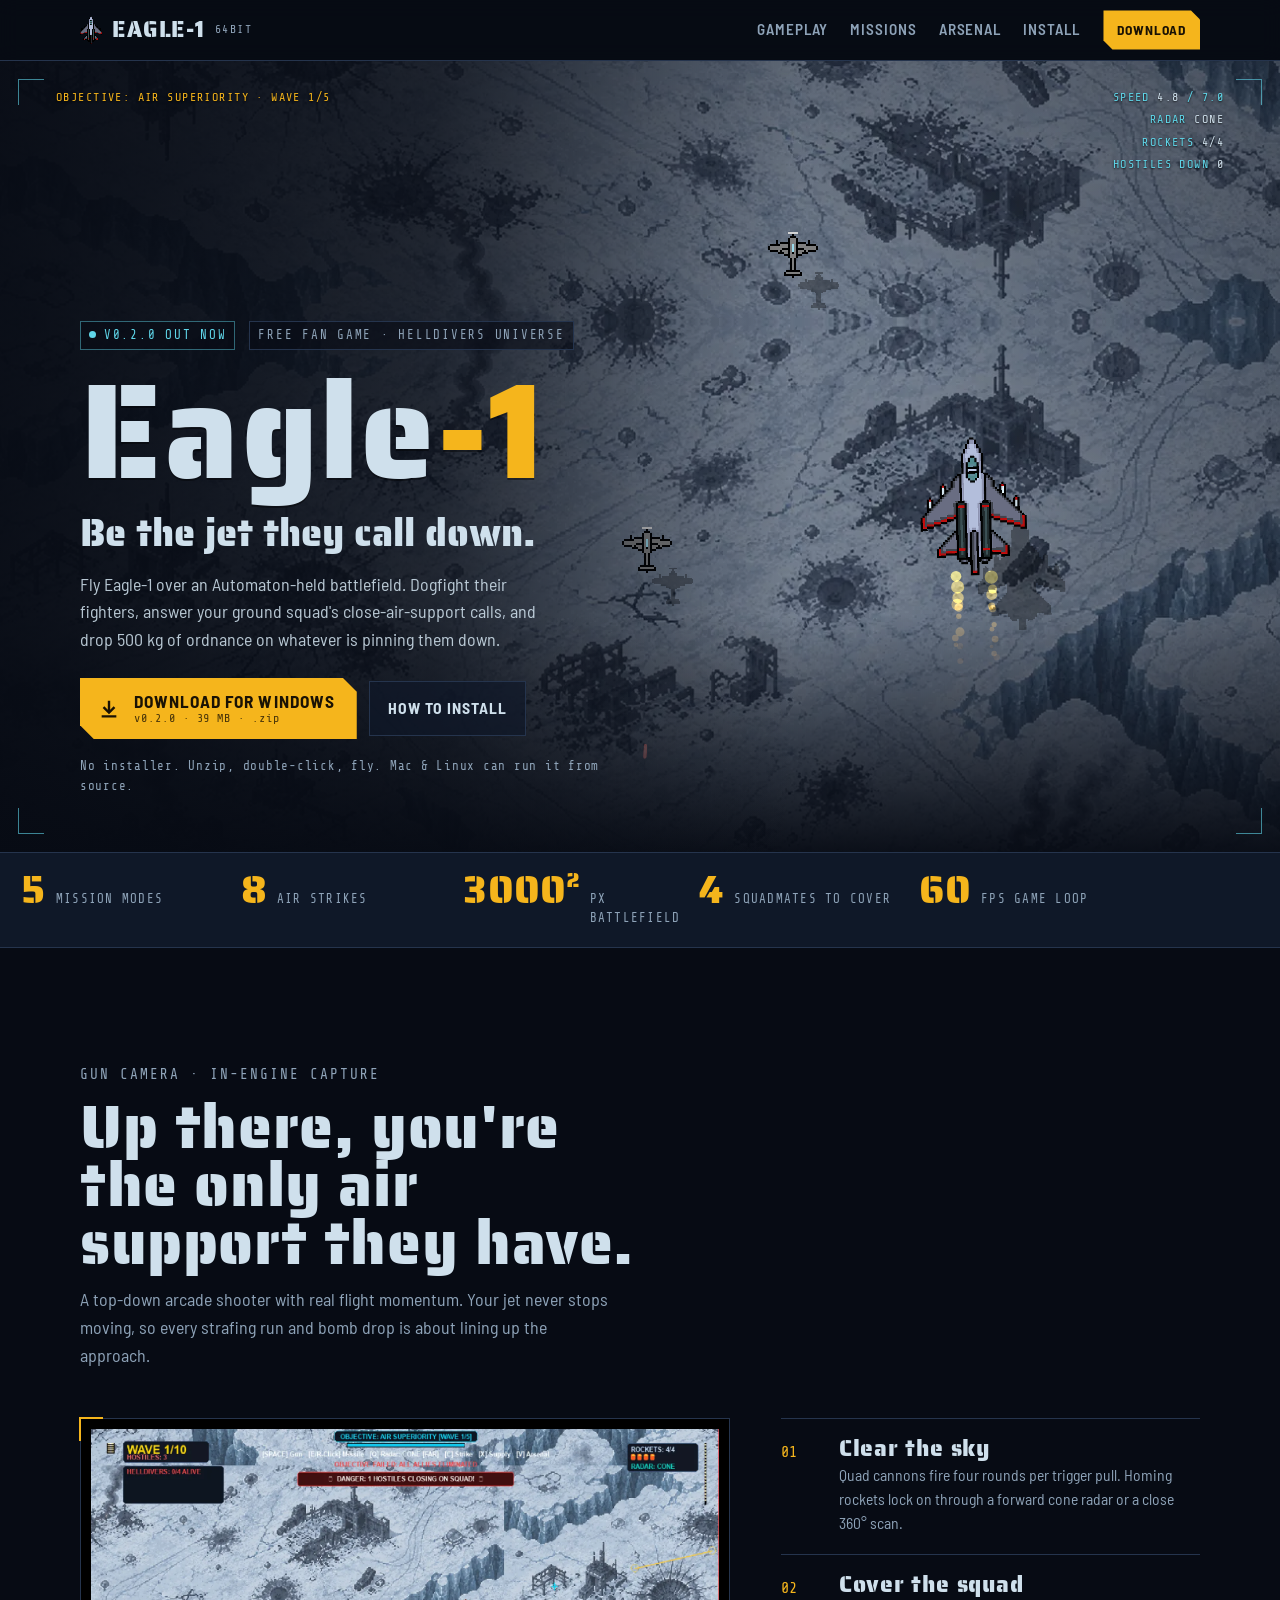
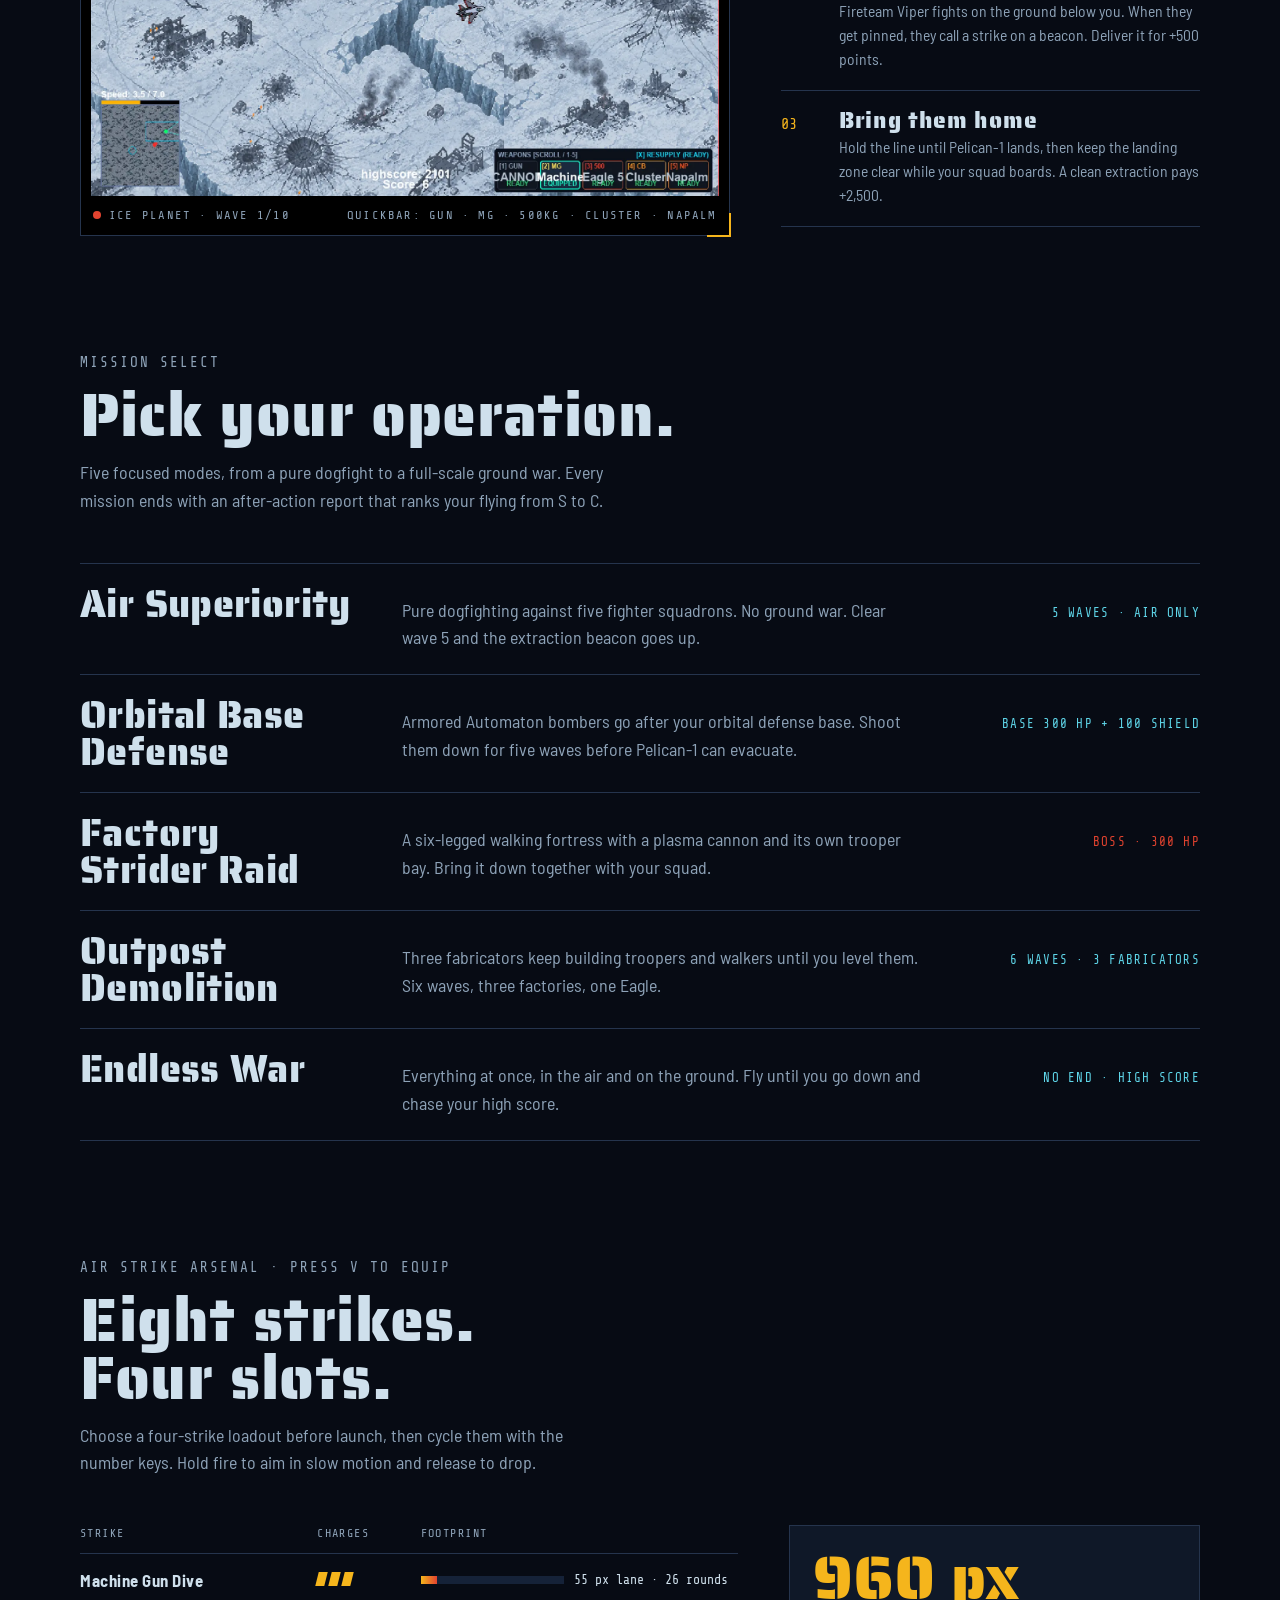
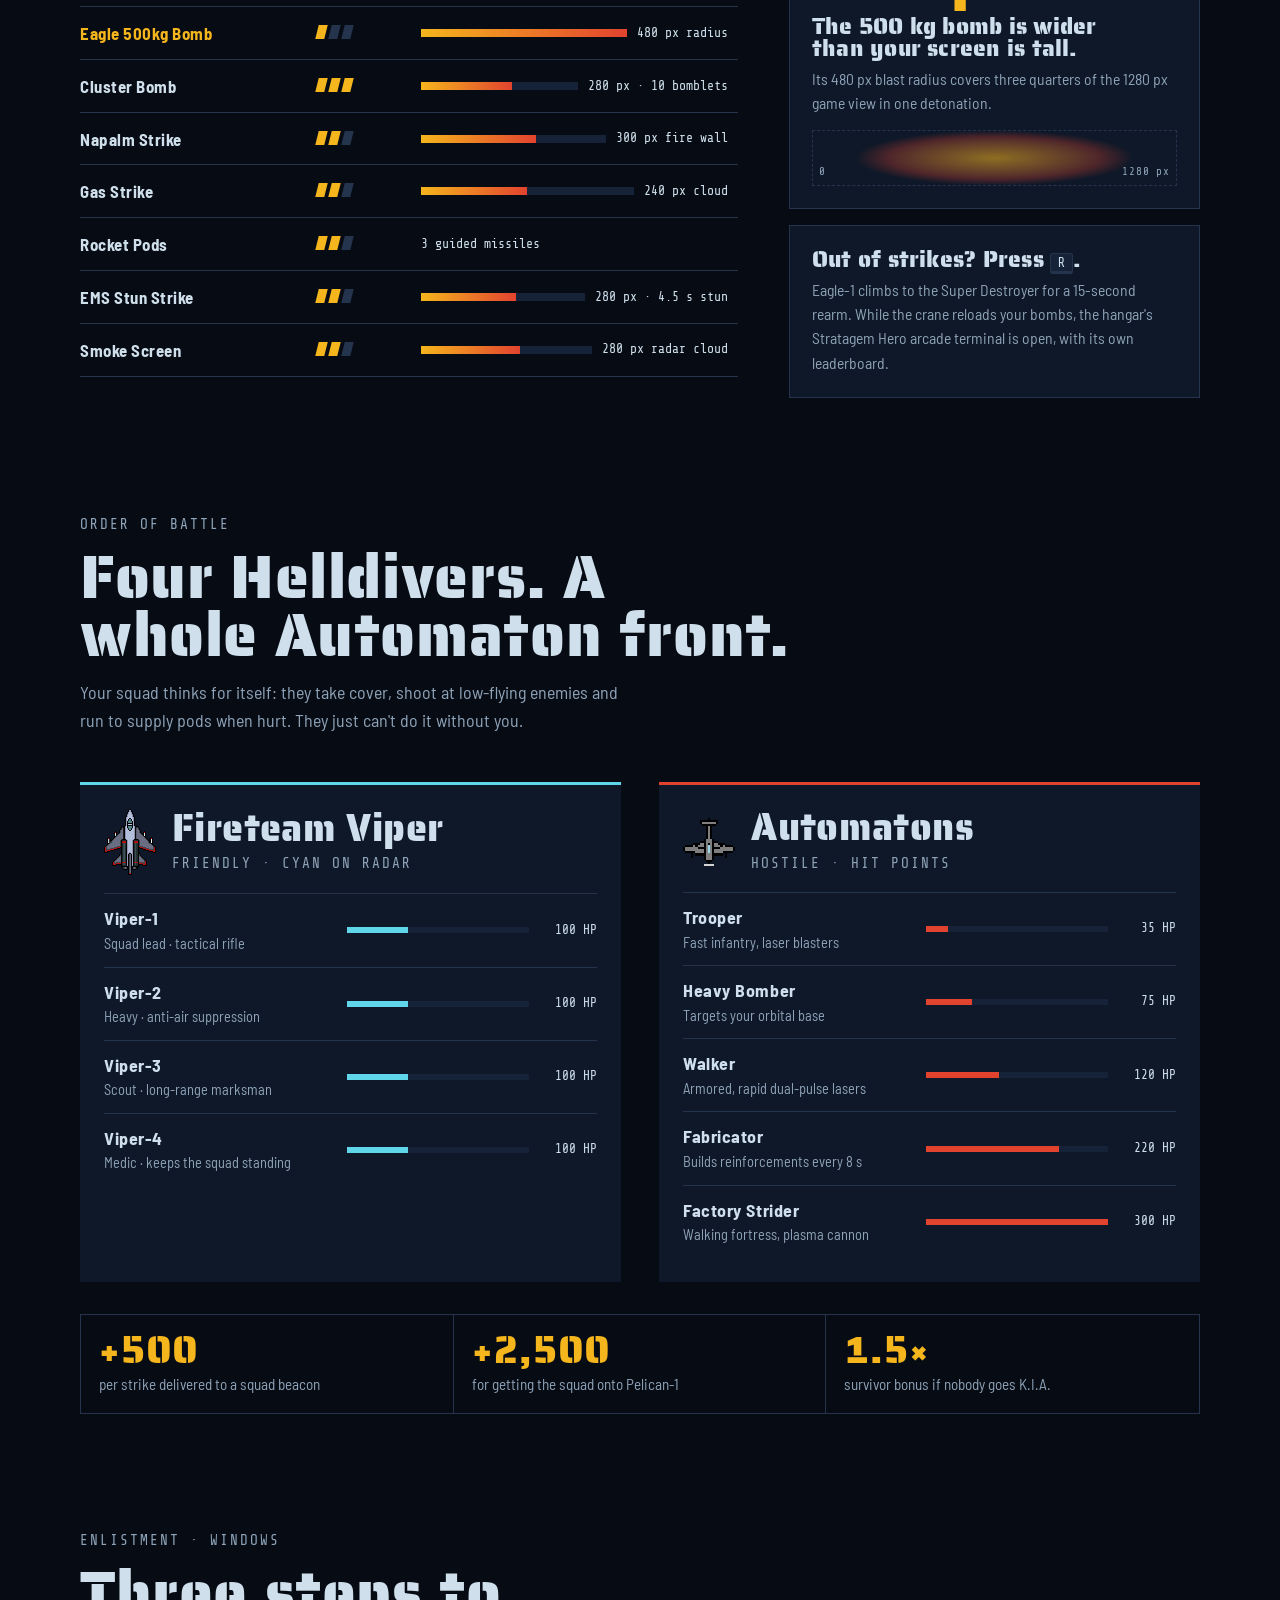
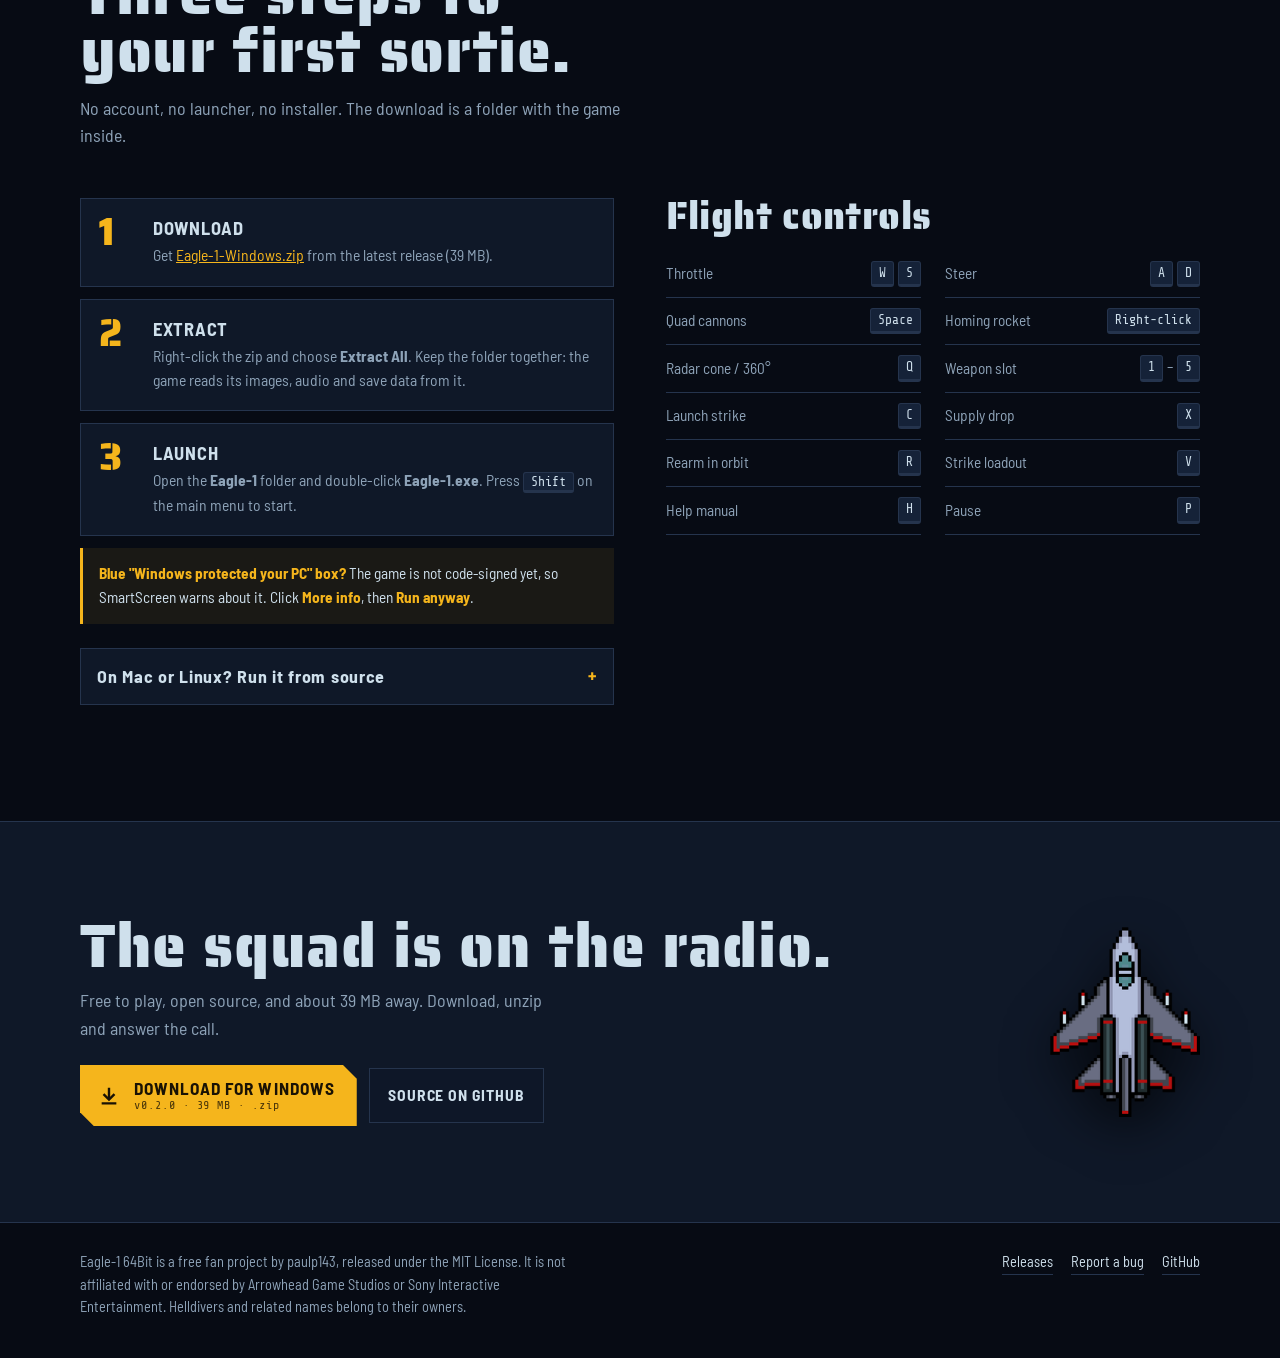
==== commit 05707e76: "fix(frontend): clean up patch files, remove DS_Store, and fix favicon path" ====
--- a/frontend/index.html
+++ b/frontend/index.html
@@ -4,7 +4,7 @@
 <meta charset="utf-8">
 <meta name="viewport" content="width=device-width, initial-scale=1, viewport-fit=cover">
 <meta name="theme-color" content="#070b14">
-<link rel="icon" type="image/png" href="./assets/eagle1-ship.png">
+<link rel="icon" type="image/png" href="./assets/eagle1-sprite.png">
 <meta property="og:title" content="Eagle-1 64Bit">
 <meta property="og:description" content="Free fan-made air-combat game in the Helldivers universe. Fly close air support for your squad.">
 <meta property="og:image" content="./assets/gameplay.webp">
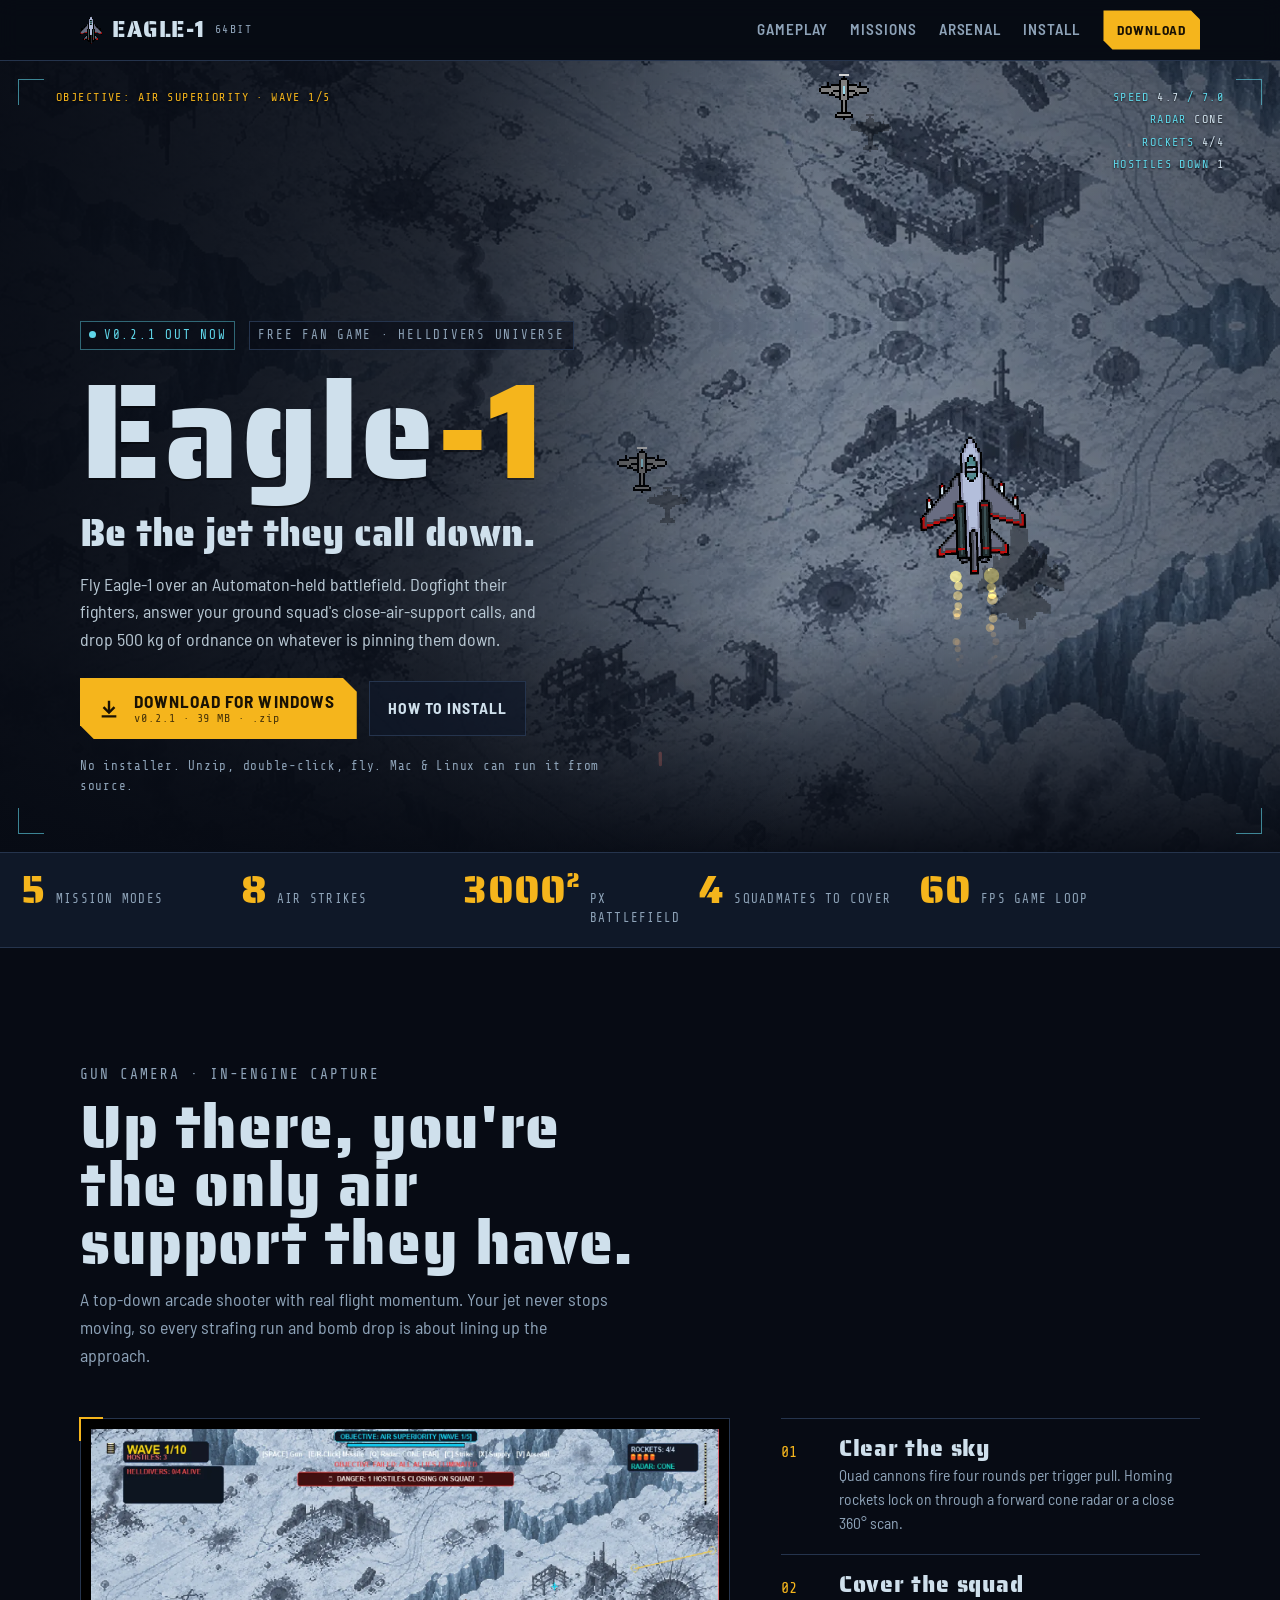
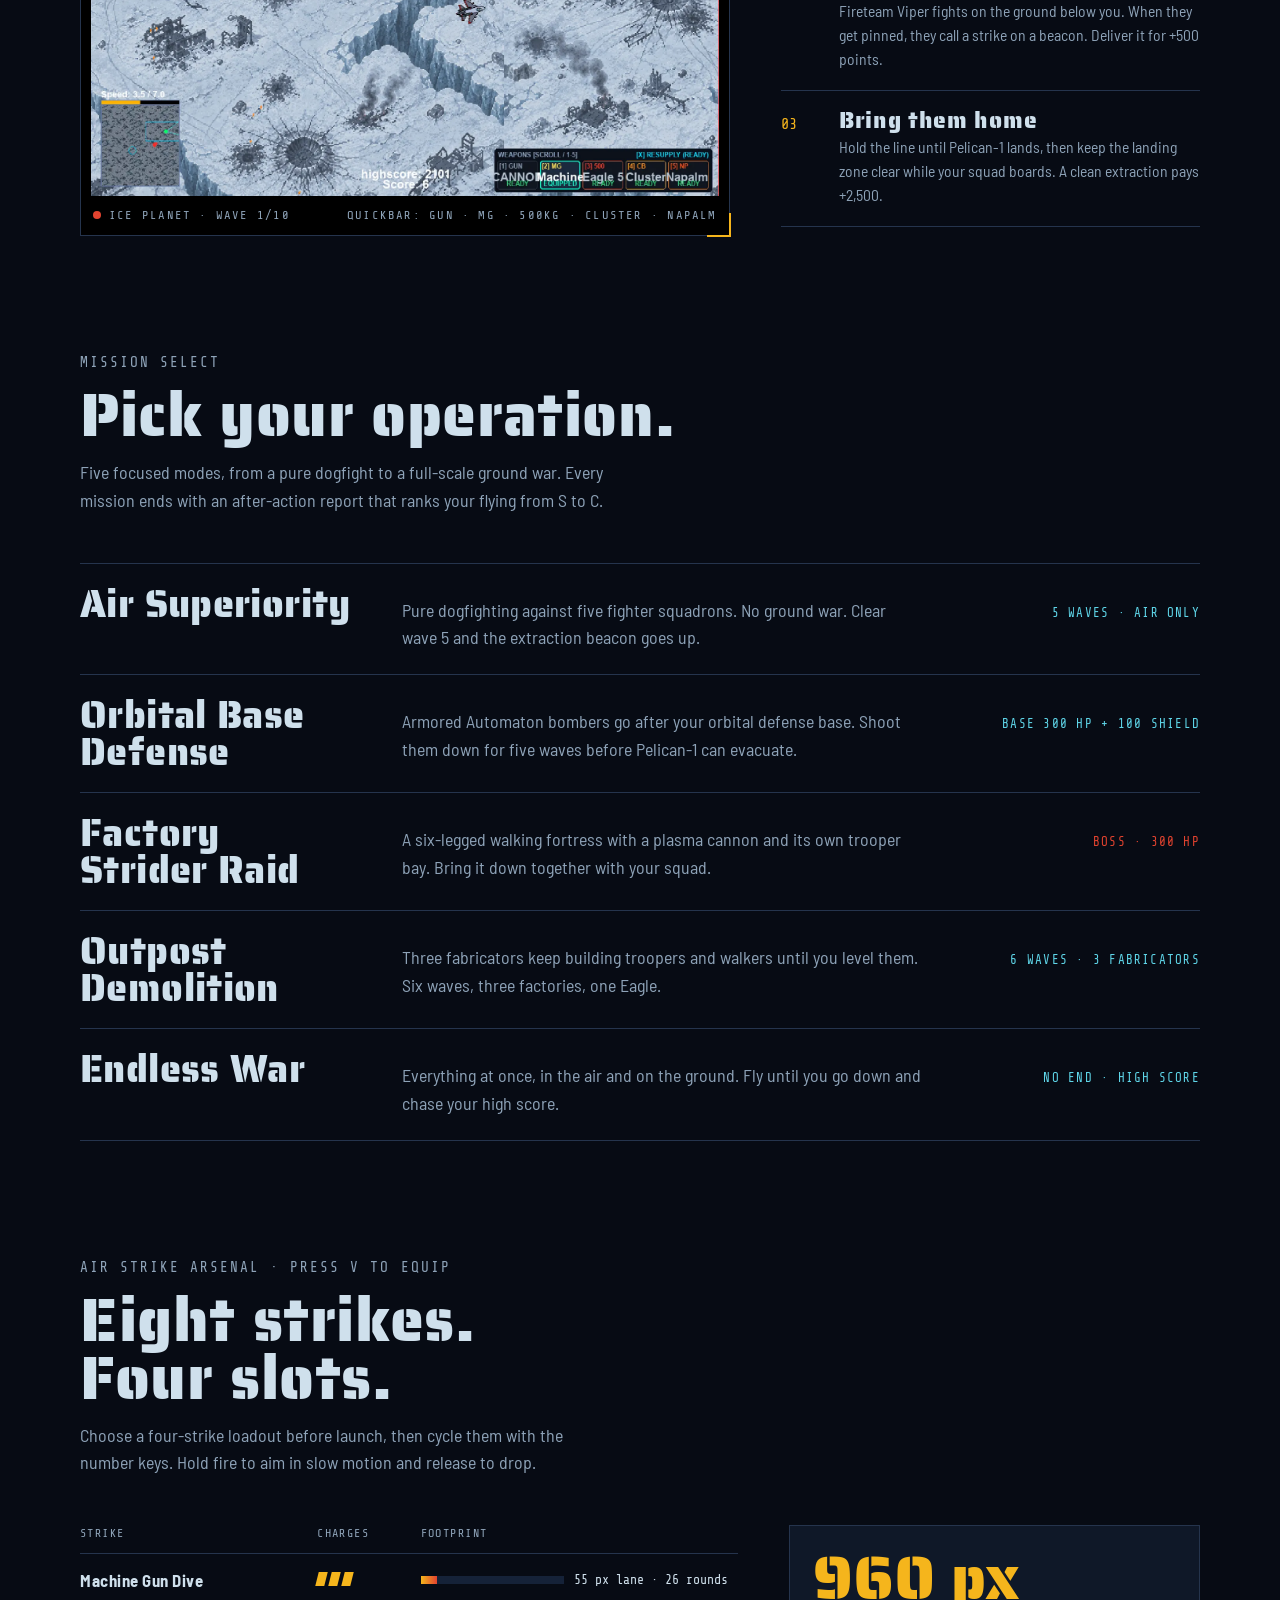
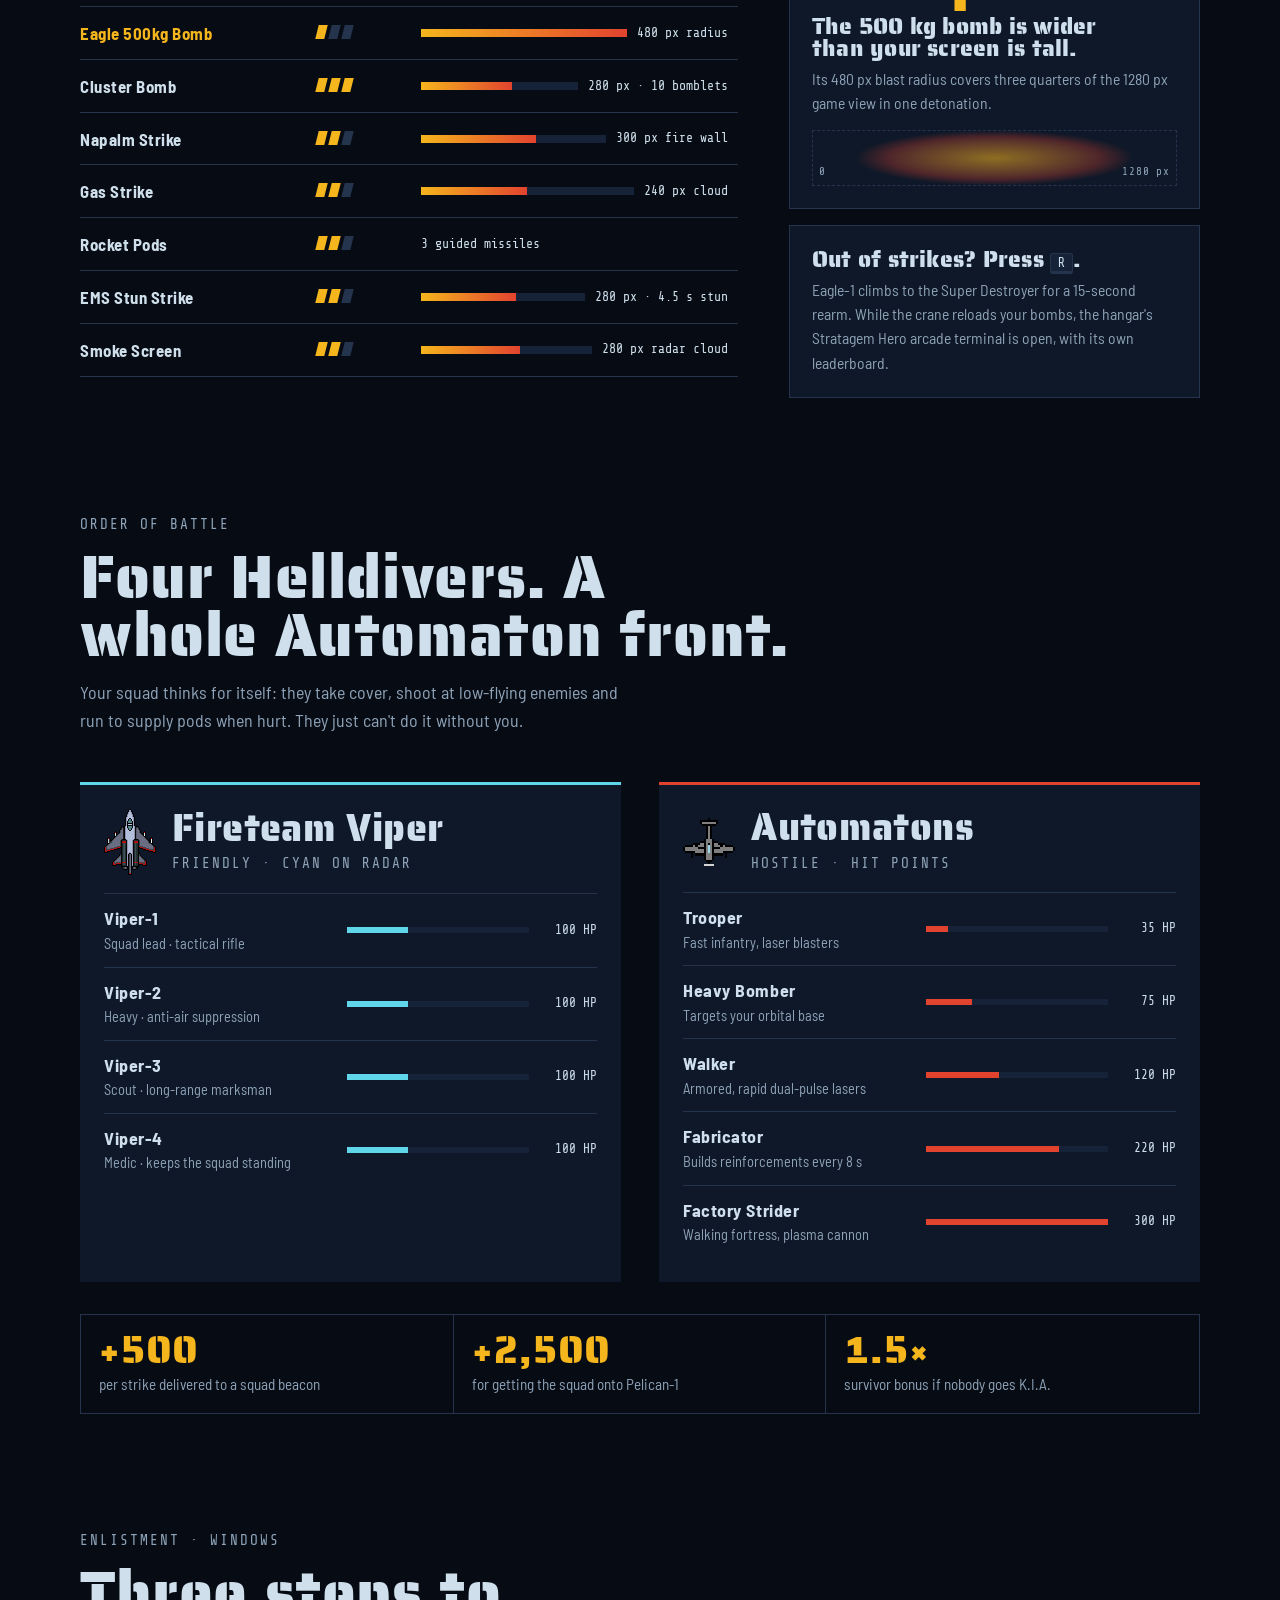
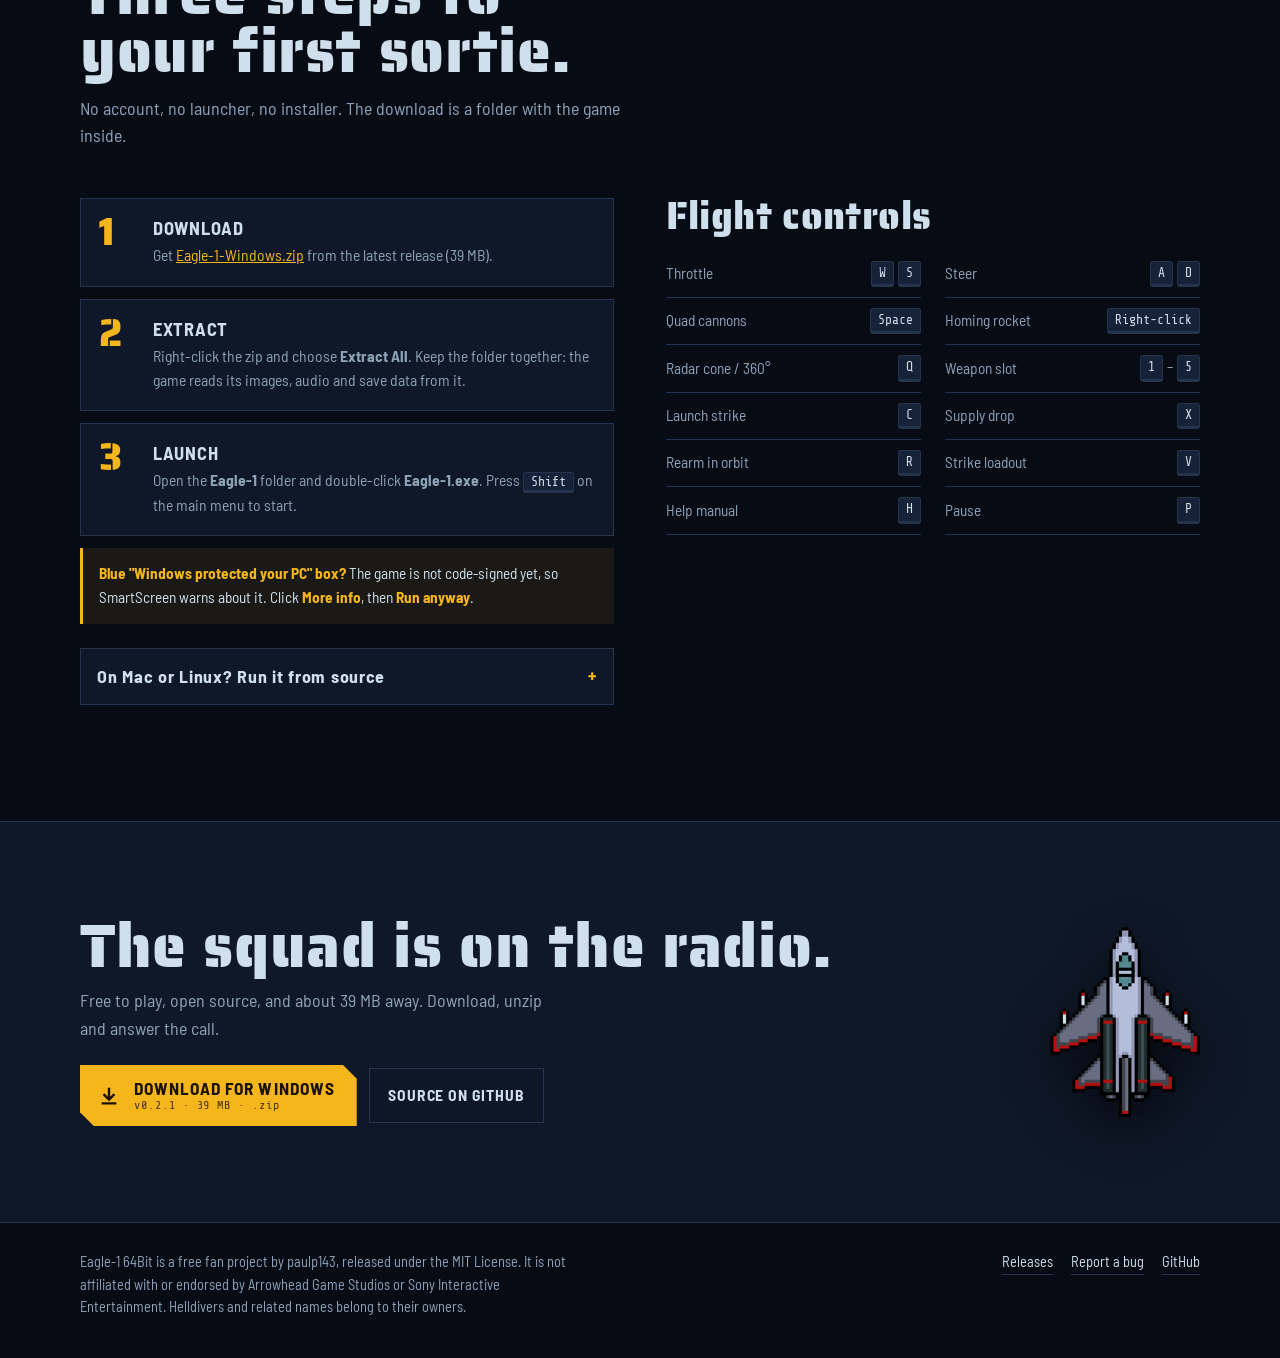
==== commit fa7df27e: "chore(release): bump version to 0.2.1 and fix frontend favicon path" ====
--- a/frontend/index.html
+++ b/frontend/index.html
@@ -278,7 +278,7 @@
 
   <div class="wrap hero-inner">
     <div class="eyebrow">
-      <span class="tag live">v0.2.0 out now</span>
+      <span class="tag live">v0.2.1 out now</span>
       <span class="tag">Free fan game · Helldivers universe</span>
     </div>
     <h1>Eagle<span>-1</span></h1>
@@ -287,7 +287,7 @@
     <div class="cta-row">
       <a class="btn btn-primary" href="https://github.com/paulp143/Eagle-1-64Bit/releases/latest/download/Eagle-1-Windows.zip" target="_blank" rel="noopener">
         <svg width="22" height="22" viewBox="0 0 24 24" fill="none" stroke="currentColor" stroke-width="2.6" aria-hidden="true"><path d="M12 3v12"/><path d="M6 10l6 6 6-6"/><path d="M4 20h16"/></svg>
-        <span class="stack">Download for Windows<span class="meta">v0.2.0 · 39 MB · .zip</span></span>
+        <span class="stack">Download for Windows<span class="meta">v0.2.1 · 39 MB · .zip</span></span>
       </a>
       <a class="btn btn-ghost" href="#install">How to install</a>
     </div>
@@ -458,7 +458,7 @@
       <div class="cta-row" style="margin-top:22px">
         <a class="btn btn-primary" href="https://github.com/paulp143/Eagle-1-64Bit/releases/latest/download/Eagle-1-Windows.zip" target="_blank" rel="noopener">
           <svg width="22" height="22" viewBox="0 0 24 24" fill="none" stroke="currentColor" stroke-width="2.6" aria-hidden="true"><path d="M12 3v12"/><path d="M6 10l6 6 6-6"/><path d="M4 20h16"/></svg>
-          <span class="stack">Download for Windows<span class="meta">v0.2.0 · 39 MB · .zip</span></span>
+          <span class="stack">Download for Windows<span class="meta">v0.2.1 · 39 MB · .zip</span></span>
         </a>
         <a class="btn btn-ghost" href="https://github.com/paulp143/Eagle-1-64Bit" target="_blank" rel="noopener">Source on GitHub</a>
       </div>
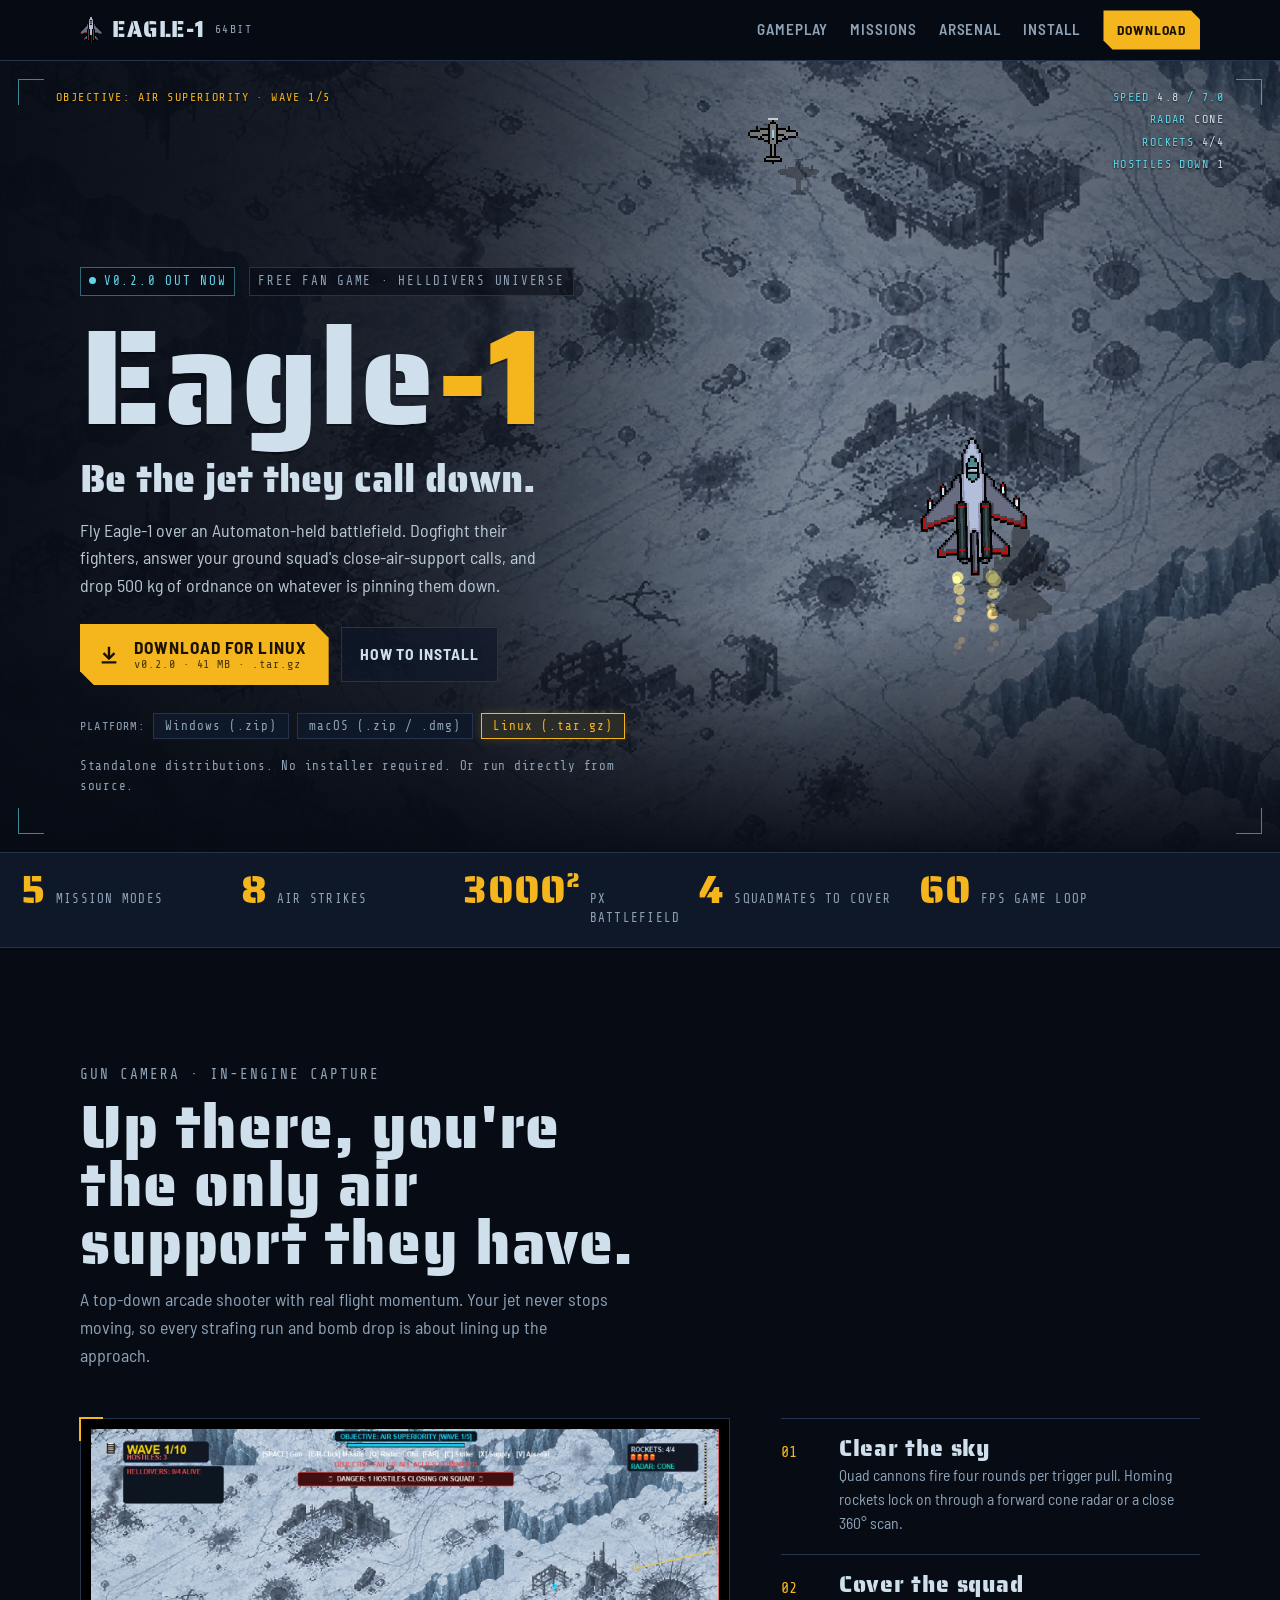
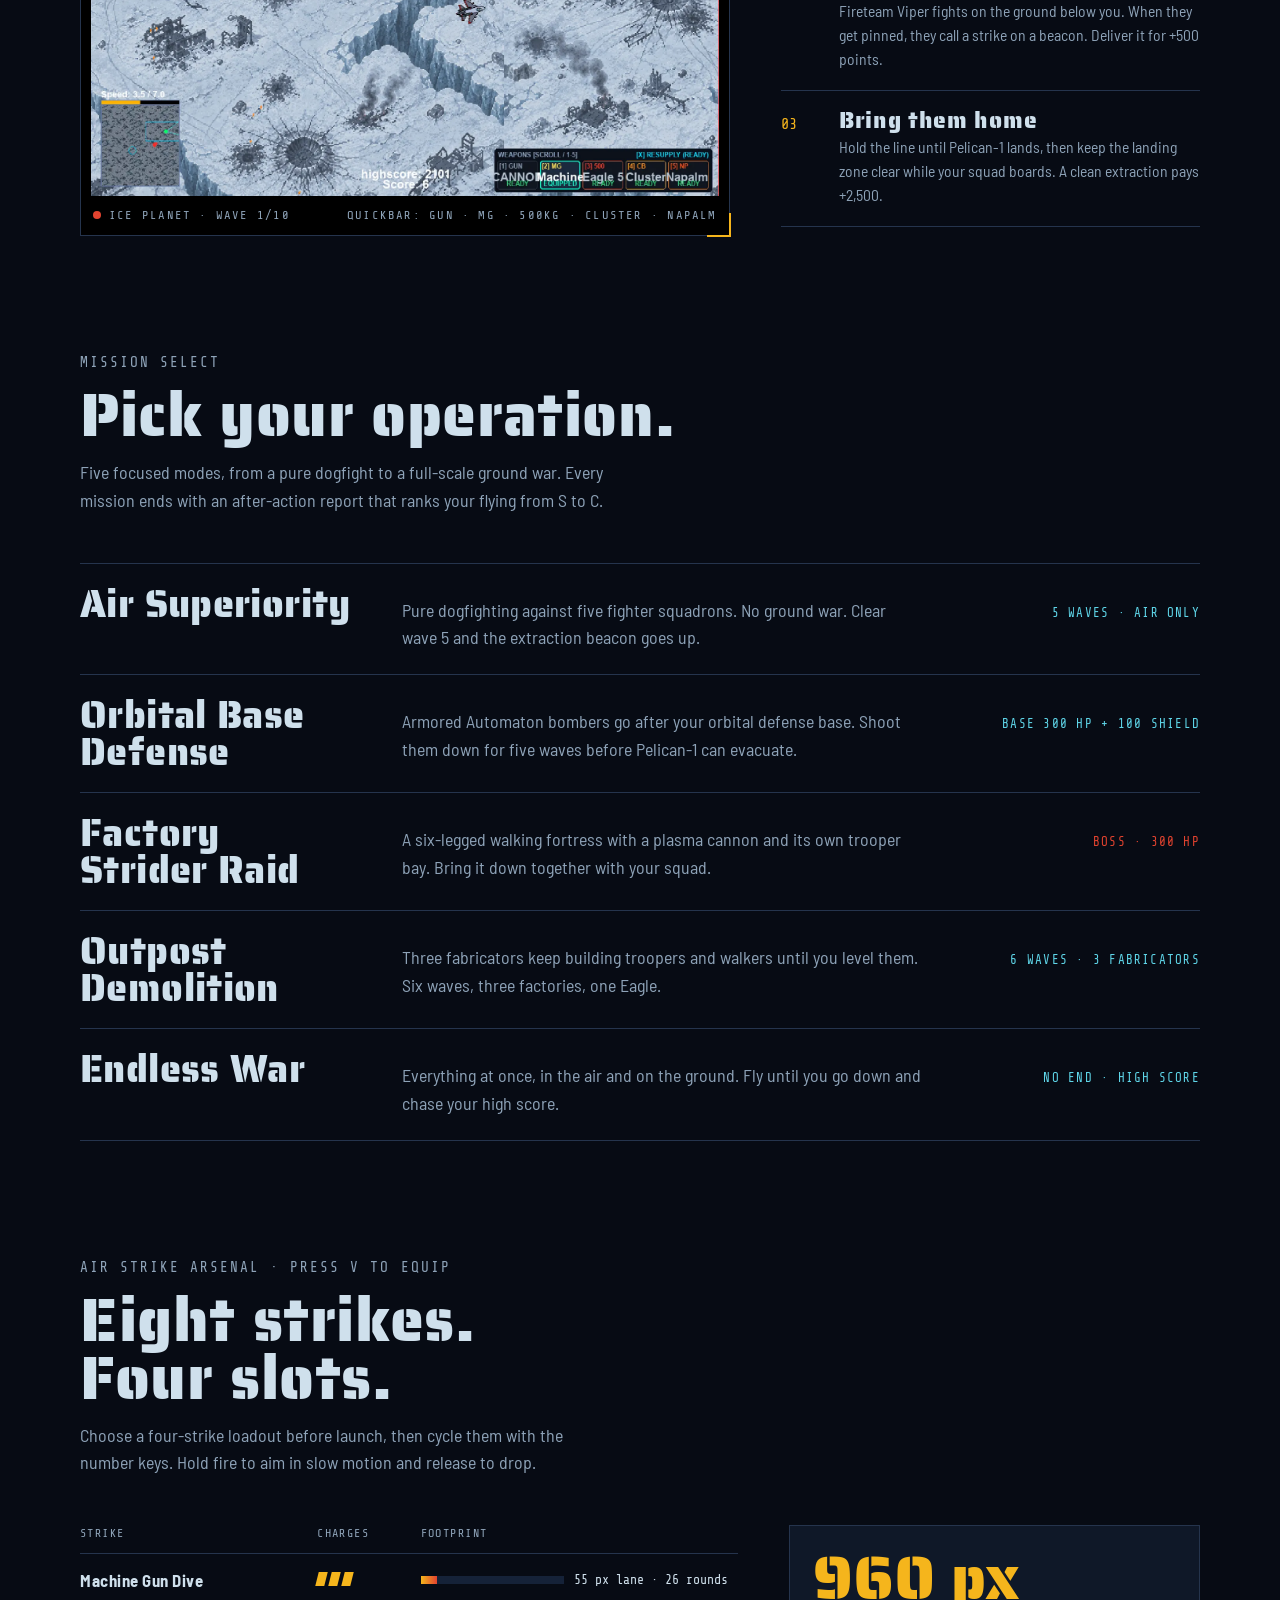
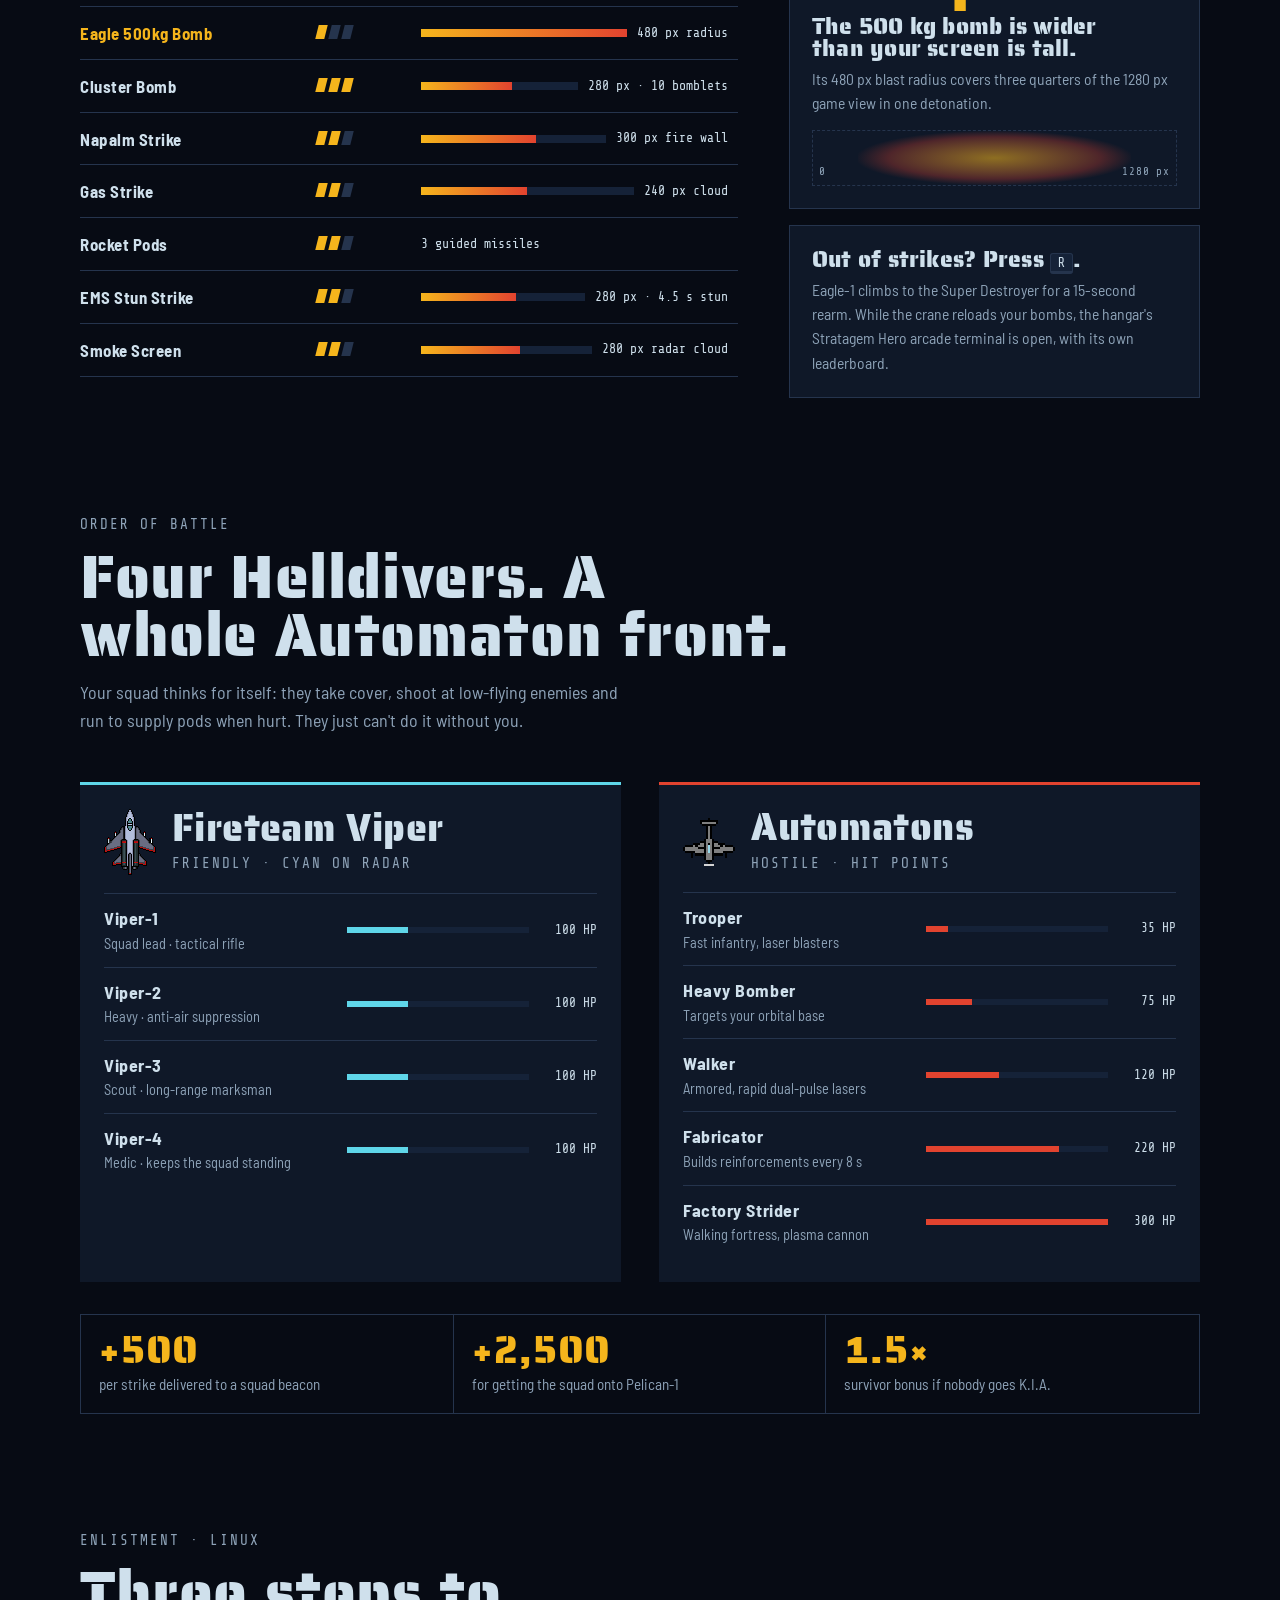
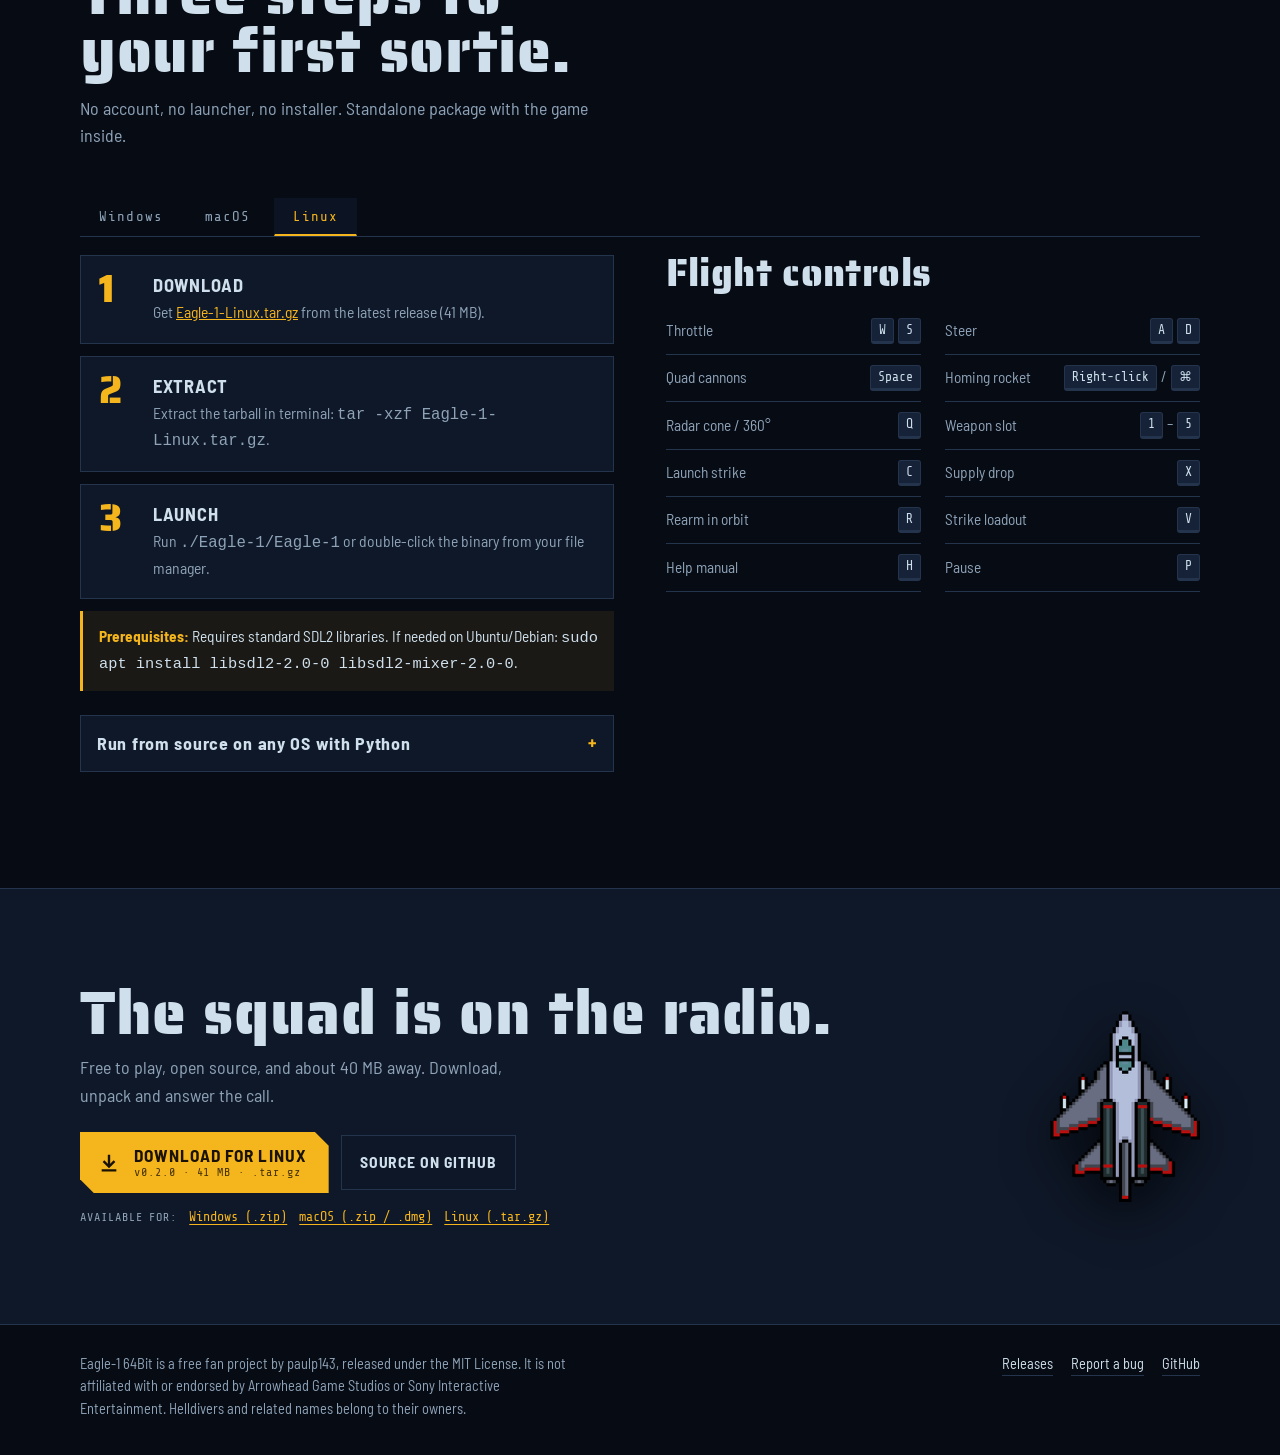
==== commit fc88c81d: "feat: Implement cross-platform download management and asset casing enforcement - Added frontend scr" ====
--- a/frontend/index.html
+++ b/frontend/index.html
@@ -9,10 +9,11 @@
 <meta property="og:description" content="Free fan-made air-combat game in the Helldivers universe. Fly close air support for your squad.">
 <meta property="og:image" content="./assets/gameplay.webp">
 <title>Eagle-1 64Bit</title>
-<meta name="description" content="Eagle-1 64Bit: a free fan-made air-combat game in the Helldivers universe. Fly close air support for your squad. Download for Windows.">
+<meta name="description" content="Eagle-1 64Bit: a free fan-made air-combat game in the Helldivers universe. Fly close air support for your squad. Standalone downloads for Windows, macOS, and Linux.">
 <link rel="preconnect" href="https://fonts.googleapis.com">
 <link rel="preconnect" href="https://fonts.gstatic.com" crossorigin>
 <link rel="stylesheet" href="https://fonts.googleapis.com/css2?family=Saira+Stencil+One&family=Barlow+Semi+Condensed:wght@400;500;600;700&family=Share+Tech+Mono&display=swap">
+<link rel="stylesheet" href="./style.css">
 <style>
 body{margin:0}
 /* Layout: full-bleed flight-deck hero with a live sortie, then a left-aligned briefing column of HUD-framed panels. One committed dark world. */
@@ -258,7 +259,7 @@
       <a href="#arsenal">Arsenal</a>
       <a href="#install">Install</a>
     </nav>
-    <a class="btn btn-sm" href="https://github.com/paulp143/Eagle-1-64Bit/releases/latest/download/Eagle-1-Windows.zip" target="_blank" rel="noopener">Download</a>
+    <a class="btn btn-sm" id="headerDownloadBtn" href="https://github.com/paulp143/Eagle-1-64Bit/releases/latest/download/Eagle-1-Windows.zip" target="_blank" rel="noopener">Download</a>
   </div>
 </header>
 
@@ -278,20 +279,26 @@
 
   <div class="wrap hero-inner">
     <div class="eyebrow">
-      <span class="tag live">v0.2.1 out now</span>
+      <span class="tag live">v0.2.0 out now</span>
       <span class="tag">Free fan game · Helldivers universe</span>
     </div>
     <h1>Eagle<span>-1</span></h1>
     <p class="tagline">Be the jet they call down.</p>
     <p class="lede">Fly Eagle-1 over an Automaton-held battlefield. Dogfight their fighters, answer your ground squad's close-air-support calls, and drop 500&nbsp;kg of ordnance on whatever is pinning them down.</p>
     <div class="cta-row">
-      <a class="btn btn-primary" href="https://github.com/paulp143/Eagle-1-64Bit/releases/latest/download/Eagle-1-Windows.zip" target="_blank" rel="noopener">
+      <a class="btn btn-primary" id="heroDownloadBtn" href="https://github.com/paulp143/Eagle-1-64Bit/releases/latest/download/Eagle-1-Windows.zip" target="_blank" rel="noopener">
         <svg width="22" height="22" viewBox="0 0 24 24" fill="none" stroke="currentColor" stroke-width="2.6" aria-hidden="true"><path d="M12 3v12"/><path d="M6 10l6 6 6-6"/><path d="M4 20h16"/></svg>
-        <span class="stack">Download for Windows<span class="meta">v0.2.1 · 39 MB · .zip</span></span>
+        <span class="stack"><span id="heroDownloadLabel">Download for Windows</span><span class="meta" id="heroDownloadMeta">v0.2.0 · 39 MB · .zip</span></span>
       </a>
       <a class="btn btn-ghost" href="#install">How to install</a>
     </div>
-    <p class="fine">No installer. Unzip, double-click, fly. Mac &amp; Linux can run it from source.</p>
+    <div class="platform-switch" aria-label="Available operating systems">
+      <span class="label">Platform:</span>
+      <button type="button" class="platform-pill active" data-os="windows" aria-pressed="true">Windows (.zip)</button>
+      <button type="button" class="platform-pill" data-os="mac" aria-pressed="false">macOS (.zip / .dmg)</button>
+      <button type="button" class="platform-pill" data-os="linux" aria-pressed="false">Linux (.tar.gz)</button>
+    </div>
+    <p class="fine">Standalone distributions. No installer required. Or run directly from source.</p>
   </div>
 </section>
 
@@ -402,20 +409,51 @@
   <section class="block" id="install" style="padding-top:0">
     <div class="wrap">
       <div class="section-head">
-        <span class="label">Enlistment · Windows</span>
+        <span class="label" id="installSectionLabel">Enlistment · Windows</span>
         <h2>Three steps to your first sortie.</h2>
-        <p>No account, no launcher, no installer. The download is a folder with the game inside.</p>
-      </div>
+        <p>No account, no launcher, no installer. Standalone package with the game inside.</p>
+      </div>
+
+      <div class="platform-tabs" role="tablist" aria-label="Operating system selection">
+        <button type="button" class="tab-btn active" role="tab" aria-selected="true" data-tab="windows">Windows</button>
+        <button type="button" class="tab-btn" role="tab" aria-selected="false" data-tab="mac">macOS</button>
+        <button type="button" class="tab-btn" role="tab" aria-selected="false" data-tab="linux">Linux</button>
+      </div>
+
       <div class="install">
         <div>
-          <ol class="steps">
-            <li><h3>Download</h3><p>Get <a href="https://github.com/paulp143/Eagle-1-64Bit/releases/latest/download/Eagle-1-Windows.zip" target="_blank" rel="noopener">Eagle-1-Windows.zip</a> from the latest release (39 MB).</p></li>
-            <li><h3>Extract</h3><p>Right-click the zip and choose <strong>Extract All</strong>. Keep the folder together: the game reads its images, audio and save data from it.</p></li>
-            <li><h3>Launch</h3><p>Open the <strong>Eagle-1</strong> folder and double-click <strong>Eagle-1.exe</strong>. Press <kbd>Shift</kbd> on the main menu to start.</p></li>
-          </ol>
-          <p class="warn"><strong>Blue "Windows protected your PC" box?</strong> The game is not code-signed yet, so SmartScreen warns about it. Click <strong>More info</strong>, then <strong>Run anyway</strong>.</p>
+          <!-- Windows Panel -->
+          <div class="install-panel active" data-os-panel="windows">
+            <ol class="steps">
+              <li><h3>Download</h3><p>Get <a href="https://github.com/paulp143/Eagle-1-64Bit/releases/latest/download/Eagle-1-Windows.zip" target="_blank" rel="noopener">Eagle-1-Windows.zip</a> from the latest release (39 MB).</p></li>
+              <li><h3>Extract</h3><p>Right-click the zip and choose <strong>Extract All</strong>. Keep the folder together: the game reads its images, audio and save data from it.</p></li>
+              <li><h3>Launch</h3><p>Open the <strong>Eagle-1</strong> folder and double-click <strong>Eagle-1.exe</strong>. Press <kbd>Shift</kbd> on the main menu to start.</p></li>
+            </ol>
+            <p class="warn"><strong>Blue "Windows protected your PC" box?</strong> The game is not code-signed yet, so SmartScreen warns about it. Click <strong>More info</strong>, then <strong>Run anyway</strong>.</p>
+          </div>
+
+          <!-- macOS Panel -->
+          <div class="install-panel" data-os-panel="mac">
+            <ol class="steps">
+              <li><h3>Download</h3><p>Get <a href="https://github.com/paulp143/Eagle-1-64Bit/releases/latest/download/Eagle-1-macOS.zip" target="_blank" rel="noopener">Eagle-1-macOS.zip</a> (42 MB) or the <a href="https://github.com/paulp143/Eagle-1-64Bit/releases/latest/download/Eagle-1-macOS.dmg" target="_blank" rel="noopener">Eagle-1-macOS.dmg</a> disk image.</p></li>
+              <li><h3>Install</h3><p>Unzip the archive (or open the disk image) and drag <strong>Eagle-1.app</strong> into your <strong>/Applications</strong> folder.</p></li>
+              <li><h3>Launch</h3><p>Open <strong>Eagle-1.app</strong>. On first launch, macOS Gatekeeper may prompt verification for unsigned indie games: right-click and choose <strong>Open</strong>, or run <code>xattr -d com.apple.quarantine /Applications/Eagle-1.app</code> in Terminal.</p></li>
+            </ol>
+            <p class="warn"><strong>High-DPI Retina Ready:</strong> Native high-resolution graphics and 60 FPS flight dynamics on Apple Silicon and Intel Macs.</p>
+          </div>
+
+          <!-- Linux Panel -->
+          <div class="install-panel" data-os-panel="linux">
+            <ol class="steps">
+              <li><h3>Download</h3><p>Get <a href="https://github.com/paulp143/Eagle-1-64Bit/releases/latest/download/Eagle-1-Linux.tar.gz" target="_blank" rel="noopener">Eagle-1-Linux.tar.gz</a> from the latest release (41 MB).</p></li>
+              <li><h3>Extract</h3><p>Extract the tarball in terminal: <code>tar -xzf Eagle-1-Linux.tar.gz</code>.</p></li>
+              <li><h3>Launch</h3><p>Run <code>./Eagle-1/Eagle-1</code> or double-click the binary from your file manager.</p></li>
+            </ol>
+            <p class="warn"><strong>Prerequisites:</strong> Requires standard SDL2 libraries. If needed on Ubuntu/Debian: <code>sudo apt install libsdl2-2.0-0 libsdl2-mixer-2.0-0</code>.</p>
+          </div>
+
           <details class="source">
-            <summary>On Mac or Linux? Run it from source</summary>
+            <summary>Run from source on any OS with Python</summary>
             <div class="body">
               <p>You need Python 3.9 or newer. Paste this into a terminal:</p>
               <div class="code">
@@ -434,7 +472,7 @@
             <div><span>Throttle</span><span class="k"><kbd>W</kbd><kbd>S</kbd></span></div>
             <div><span>Steer</span><span class="k"><kbd>A</kbd><kbd>D</kbd></span></div>
             <div><span>Quad cannons</span><span class="k"><kbd>Space</kbd></span></div>
-            <div><span>Homing rocket</span><span class="k"><kbd>Right-click</kbd></span></div>
+            <div><span>Homing rocket</span><span class="k"><kbd>Right-click</kbd> / <kbd>⌘</kbd></span></div>
             <div><span>Radar cone / 360°</span><span class="k"><kbd>Q</kbd></span></div>
             <div><span>Weapon slot</span><span class="k"><kbd>1</kbd>–<kbd>5</kbd></span></div>
             <div><span>Launch strike</span><span class="k"><kbd>C</kbd></span></div>
@@ -454,13 +492,19 @@
   <div class="wrap">
     <div>
       <h2>The squad is on the radio.</h2>
-      <p>Free to play, open source, and about 39 MB away. Download, unzip and answer the call.</p>
+      <p>Free to play, open source, and about 40 MB away. Download, unpack and answer the call.</p>
       <div class="cta-row" style="margin-top:22px">
-        <a class="btn btn-primary" href="https://github.com/paulp143/Eagle-1-64Bit/releases/latest/download/Eagle-1-Windows.zip" target="_blank" rel="noopener">
+        <a class="btn btn-primary" id="finalDownloadBtn" href="https://github.com/paulp143/Eagle-1-64Bit/releases/latest/download/Eagle-1-Windows.zip" target="_blank" rel="noopener">
           <svg width="22" height="22" viewBox="0 0 24 24" fill="none" stroke="currentColor" stroke-width="2.6" aria-hidden="true"><path d="M12 3v12"/><path d="M6 10l6 6 6-6"/><path d="M4 20h16"/></svg>
-          <span class="stack">Download for Windows<span class="meta">v0.2.1 · 39 MB · .zip</span></span>
+          <span class="stack"><span id="finalDownloadLabel">Download for Windows</span><span class="meta" id="finalDownloadMeta">v0.2.0 · 39 MB · .zip</span></span>
         </a>
         <a class="btn btn-ghost" href="https://github.com/paulp143/Eagle-1-64Bit" target="_blank" rel="noopener">Source on GitHub</a>
+      </div>
+      <div class="platform-alt-links">
+        <span>Available for:</span>
+        <a data-switch-os="windows">Windows (.zip)</a>
+        <a data-switch-os="mac">macOS (.zip / .dmg)</a>
+        <a data-switch-os="linux">Linux (.tar.gz)</a>
       </div>
     </div>
     <img class="ship" src="./assets/eagle1-sprite.png" alt="">
@@ -478,198 +522,6 @@
   </div>
 </footer>
 
-<script>
-/* ---------- data-driven tables ---------- */
-(function(){
-  const strikes=[
-    {n:"Machine Gun Dive",c:3,px:55,t:"55 px lane · 26 rounds"},
-    {n:"Eagle 500kg Bomb",c:1,px:480,t:"480 px radius",hero:true},
-    {n:"Cluster Bomb",c:3,px:280,t:"280 px · 10 bomblets"},
-    {n:"Napalm Strike",c:2,px:300,t:"300 px fire wall"},
-    {n:"Gas Strike",c:2,px:240,t:"240 px cloud"},
-    {n:"Rocket Pods",c:2,px:null,t:"3 guided missiles"},
-    {n:"EMS Stun Strike",c:2,px:280,t:"280 px · 4.5 s stun"},
-    {n:"Smoke Screen",c:2,px:280,t:"280 px radar cloud"}
-  ];
-  const tb=document.getElementById('strikeRows');
-  tb.innerHTML=strikes.map(s=>{
-    const pips=[0,1,2].map(i=>`<i class="${i<s.c?'':'off'}"></i>`).join('');
-    const foot=s.px?`<div class="bar"><div class="track"><div class="fill" style="width:${(s.px/480*100).toFixed(1)}%"></div></div><span class="val">${s.t}</span></div>`
-                   :`<div class="bar"><span class="val" style="text-align:left">${s.t}</span></div>`;
-    return `<tr class="${s.hero?'hero-row':''}"><td>${s.n}</td><td><span class="pips" aria-label="${s.c} charges">${pips}</span></td><td>${foot}</td></tr>`;
-  }).join('');
-
-  const hpRow=(who,role,hp,max)=>`<li><span class="who">${who}<small>${role}</small></span><span class="hp"><span class="track"><span class="fill" style="width:${(hp/max*100).toFixed(1)}%"></span></span><span class="val">${hp} HP</span></span></li>`;
-  document.getElementById('friendlies').innerHTML=[
-    ["Viper-1","Squad lead · tactical rifle",100],
-    ["Viper-2","Heavy · anti-air suppression",100],
-    ["Viper-3","Scout · long-range marksman",100],
-    ["Viper-4","Medic · keeps the squad standing",100]
-  ].map(r=>hpRow(r[0],r[1],r[2],300)).join('');
-  document.getElementById('hostiles').innerHTML=[
-    ["Trooper","Fast infantry, laser blasters",35],
-    ["Heavy Bomber","Targets your orbital base",75],
-    ["Walker","Armored, rapid dual-pulse lasers",120],
-    ["Fabricator","Builds reinforcements every 8 s",220],
-    ["Factory Strider","Walking fortress, plasma cannon",300]
-  ].map(r=>hpRow(r[0],r[1],r[2],300)).join('');
-
-  const btn=document.getElementById('copyBtn'), code=document.getElementById('srcCode');
-  btn.addEventListener('click',()=>{
-    const done=()=>{btn.textContent='Copied';setTimeout(()=>btn.textContent='Copy',1600)};
-    const select=()=>{const r=document.createRange();r.selectNodeContents(code);const s=getSelection();s.removeAllRanges();s.addRange(r);btn.textContent='Selected · press Ctrl+C';setTimeout(()=>btn.textContent='Copy',2400)};
-    try{navigator.clipboard.writeText(code.textContent).then(done,select)}catch(e){select()}
-  });
-})();
-
-/* ---------- hero sortie animation ---------- */
-(function(){
-  const cvs=document.getElementById('sky'); const ctx=cvs.getContext('2d');
-  const reduce=matchMedia('(prefers-reduced-motion: reduce)').matches;
-  const flash=document.getElementById('flash'), hudK=document.getElementById('hudKills'), hudS=document.getElementById('hudSpeed'), hudW=document.getElementById('hudWave');
-  const load=src=>new Promise(r=>{const i=new Image();i.onload=()=>r(i);i.onerror=()=>r(null);i.src=src});
-  let W=0,H=0,dpr=1, map,ship,enemy,expl, shipShadow,enemyShadow;
-  function silhouette(img){const c=document.createElement('canvas');c.width=img.width;c.height=img.height;const x=c.getContext('2d');x.drawImage(img,0,0);x.globalCompositeOperation='source-in';x.fillStyle='#000';x.fillRect(0,0,c.width,c.height);return c}
-  function resize(){const r=cvs.getBoundingClientRect();dpr=Math.min(window.devicePixelRatio||1,2);W=r.width;H=r.height;cvs.width=Math.round(W*dpr);cvs.height=Math.round(H*dpr);ctx.setTransform(dpr,0,0,dpr,0,0)}
-
-  const S={t:0,scroll:0,enemies:[],bullets:[],bolts:[],booms:[],sparks:[],trail:[],craters:[],nextEnemy:.6,nextShot:0,nextBomb:4.5,bomb:null,flashA:0,kills:0,ship:{x:0,y:0,a:0,size:96}};
-  const GROUND=70; // px per second the ground scrolls
-  const narrow=()=>W<761;
-  function shipBase(){return narrow()?{x:W*.5,y:Math.min(H*.2,175)}:{x:W*.68,y:H*.56}}
-
-  function spawnEnemy(){
-    const b=shipBase(), spread=narrow()?W*.38:W*.22;
-    S.enemies.push({x:b.x+(Math.random()*2-1)*spread,y:-40,vy:110+Math.random()*60,vx:(Math.random()*2-1)*20,hp:3,size:narrow()?40:50,wob:Math.random()*6,fire:1+Math.random()*1.5});
-  }
-  function boom(x,y,scale){S.booms.push({x,y,f:0,scale});for(let i=0;i<14;i++){const a=Math.random()*6.28,v=60+Math.random()*220;S.sparks.push({x,y,vx:Math.cos(a)*v,vy:Math.sin(a)*v,life:.5+Math.random()*.5,max:1})}}
-
-  function update(dt){
-    S.t+=dt; S.scroll+=GROUND*dt;
-    const b=shipBase(), sh=S.ship;
-    sh.size=Math.max(64,Math.min(120,W*.085));
-    const nx=b.x+Math.sin(S.t*.55)*W*(narrow()?.18:.09)+Math.sin(S.t*1.7)*10;
-    const ny=b.y+Math.sin(S.t*.8)*14;
-    const dx=(nx-sh.x)/Math.max(dt,1e-3);
-    sh.a+=((Math.max(-.35,Math.min(.35,dx*.004)))-sh.a)*Math.min(1,dt*4);
-    sh.bank=Math.max(.72,1-Math.abs(sh.a)*.8);
-    sh.x=nx; sh.y=ny;
-    hudS.textContent=(4.6+Math.sin(S.t*.8)*1.1).toFixed(1);
-
-    // afterburner
-    const s=sh.size, h=s*1.27;
-    for(const side of[-1,1]){
-      const ox=side*s*.16, oy=h*.43;
-      const cx=sh.x+ox*Math.cos(sh.a)-oy*Math.sin(sh.a), cy=sh.y+ox*Math.sin(sh.a)+oy*Math.cos(sh.a);
-      S.trail.push({x:cx+(Math.random()-.5)*3,y:cy,vy:GROUND+120+Math.random()*60,vx:(Math.random()-.5)*20-Math.sin(sh.a)*60,life:.45,max:.45,r:3+Math.random()*3});
-    }
-
-    // enemies
-    S.nextEnemy-=dt; if(S.nextEnemy<=0){spawnEnemy();S.nextEnemy=1.1+Math.random()*1.2}
-    for(const e of S.enemies){e.y+=e.vy*dt;e.x+=e.vx*dt+Math.sin(S.t*2+e.wob)*.6;e.fire-=dt;
-      if(e.fire<=0&&e.y>20&&e.y<sh.y-60){e.fire=1.4+Math.random();S.bolts.push({x:e.x,y:e.y+e.size*.4,vx:(Math.random()-.5)*60,vy:380})}}
-    // shooting: when a hostile is ahead and roughly aligned
-    S.nextShot-=dt;
-    const target=S.enemies.find(e=>e.y<sh.y-40&&e.y>-10&&Math.abs(e.x-sh.x)<s*1.1);
-    if(target&&S.nextShot<=0){S.nextShot=.13;
-      for(const off of[-.34,-.14,.14,.34]){const ox=off*s, oy=-h*.1;
-        S.bullets.push({x:sh.x+ox*Math.cos(sh.a)-oy*Math.sin(sh.a),y:sh.y+ox*Math.sin(sh.a)+oy*Math.cos(sh.a),vx:Math.sin(sh.a)*900,vy:-Math.cos(sh.a)*900})}}
-    for(const u of S.bullets){u.x+=u.vx*dt;u.y+=u.vy*dt;
-      for(const e of S.enemies){if(e.hp>0&&Math.abs(u.x-e.x)<e.size*.45&&Math.abs(u.y-e.y)<e.size*.45){u.dead=1;e.hp--;S.sparks.push({x:u.x,y:u.y,vx:(Math.random()-.5)*120,vy:-40,life:.25,max:.25});
-        if(e.hp<=0){boom(e.x,e.y,1.6);S.kills++;hudK.textContent=S.kills;hudW.textContent=Math.min(5,1+Math.floor(S.kills/8))}break}}}
-    S.enemies=S.enemies.filter(e=>e.hp>0&&e.y<H+80);
-    S.bullets=S.bullets.filter(u=>!u.dead&&u.y>-30);
-    for(const o of S.bolts){o.x+=o.vx*dt;o.y+=o.vy*dt} S.bolts=S.bolts.filter(o=>o.y<H+30);
-
-    // 500kg bomb run
-    S.nextBomb-=dt;
-    if(S.nextBomb<=0&&!S.bomb){S.bomb={x:sh.x+(narrow()?0:-W*.06),y:narrow()?Math.max(70,sh.y-80):sh.y-H*.26,timer:1.3,stage:0};S.nextBomb=9}
-    if(S.bomb){const bb=S.bomb;bb.y+=GROUND*dt;bb.timer-=dt;
-      if(bb.stage===0&&bb.timer<=0){bb.stage=1;bb.timer=1.1;bb.ring=0;S.flashA=.55;
-        boom(bb.x,bb.y,3.2);for(let i=0;i<6;i++){const a=i/6*6.28;boom(bb.x+Math.cos(a)*50,bb.y+Math.sin(a)*38,1.8)}
-        S.craters.push({x:bb.x,y:bb.y,r:Math.min(W,H)*.12});
-        S.enemies.forEach(e=>{if(Math.hypot(e.x-bb.x,e.y-bb.y)<Math.min(W,H)*.45){e.hp=0;boom(e.x,e.y,1.6);S.kills++}});hudK.textContent=S.kills;
-        flash.classList.add('on');setTimeout(()=>flash.classList.remove('on'),1700)}
-      if(bb.stage===1){bb.ring+=dt;if(bb.timer<=0)S.bomb=null}}
-    for(const c of S.craters)c.y+=GROUND*dt; S.craters=S.craters.filter(c=>c.y<H+200);
-    S.flashA=Math.max(0,S.flashA-dt*1.3);
-
-    for(const p of S.trail){p.x+=p.vx*dt;p.y+=p.vy*dt;p.life-=dt} S.trail=S.trail.filter(p=>p.life>0);
-    for(const p of S.sparks){p.x+=p.vx*dt;p.y+=p.vy*dt+GROUND*dt;p.vx*=.96;p.vy*=.96;p.life-=dt} S.sparks=S.sparks.filter(p=>p.life>0);
-    for(const o of S.booms){o.f+=dt*30;o.y+=GROUND*dt} S.booms=S.booms.filter(o=>o.f<23);
-  }
-
-  function drawGround(){
-    if(!map){ctx.fillStyle='#16233a';ctx.fillRect(0,0,W,H);return}
-    const sc=Math.max(W/map.width,H/map.height*.8)*1.08, tw=map.width*sc, th=map.height*sc, x0=(W-tw)/2;
-    const off=S.scroll%(2*th);
-    for(let k=-2;k*th+off<H;k++){
-      const y=off+k*th; if(y+th<0)continue;
-      if(((k%2)+2)%2===1){ctx.save();ctx.translate(0,y+th);ctx.scale(1,-1);ctx.drawImage(map,x0,0,tw,th);ctx.restore()}
-      else ctx.drawImage(map,x0,y,tw,th);
-    }
-    // night-op grade: cool, dim, vignette
-    ctx.fillStyle='rgba(8,14,28,.42)';ctx.fillRect(0,0,W,H);
-    const g=ctx.createRadialGradient(W*.62,H*.5,Math.min(W,H)*.2,W*.62,H*.5,Math.max(W,H)*.8);
-    g.addColorStop(0,'rgba(7,11,20,0)');g.addColorStop(1,'rgba(7,11,20,.75)');ctx.fillStyle=g;ctx.fillRect(0,0,W,H);
-  }
-  function drawSprite(img,shadow,x,y,w,h,a,sx,lift){
-    if(shadow){ctx.save();ctx.globalAlpha=.32;ctx.translate(x+lift,y+lift*1.4);ctx.rotate(a);ctx.scale(sx*.82,.82);ctx.drawImage(shadow,-w/2,-h/2,w,h);ctx.restore()}
-    ctx.save();ctx.translate(x,y);ctx.rotate(a);ctx.scale(sx,1);ctx.drawImage(img,-w/2,-h/2,w,h);ctx.restore();
-  }
-  function draw(){
-    ctx.imageSmoothingEnabled=true;
-    drawGround();
-    for(const c of S.craters){const g=ctx.createRadialGradient(c.x,c.y,0,c.x,c.y,c.r);g.addColorStop(0,'rgba(20,14,10,.75)');g.addColorStop(.6,'rgba(40,28,20,.35)');g.addColorStop(1,'rgba(40,28,20,0)');ctx.fillStyle=g;ctx.beginPath();ctx.ellipse(c.x,c.y,c.r,c.r*.8,0,0,6.28);ctx.fill()}
-    // bomb target reticle
-    if(S.bomb&&S.bomb.stage===0){const bb=S.bomb,r=Math.min(W,H)*.11,p=.6+.4*Math.sin(S.t*18);
-      ctx.save();ctx.strokeStyle=`rgba(226,67,47,${p})`;ctx.lineWidth=2;ctx.setLineDash([8,6]);ctx.beginPath();ctx.ellipse(bb.x,bb.y,r,r*.8,0,0,6.28);ctx.stroke();ctx.setLineDash([]);
-      ctx.beginPath();ctx.moveTo(bb.x-r*1.25,bb.y);ctx.lineTo(bb.x-r*.35,bb.y);ctx.moveTo(bb.x+r*.35,bb.y);ctx.lineTo(bb.x+r*1.25,bb.y);ctx.moveTo(bb.x,bb.y-r);ctx.lineTo(bb.x,bb.y-r*.3);ctx.moveTo(bb.x,bb.y+r*.3);ctx.lineTo(bb.x,bb.y+r);ctx.stroke();
-      ctx.font='12px "Share Tech Mono", monospace';ctx.fillStyle=`rgba(226,67,47,${p})`;ctx.fillText('500KG · TARGET',bb.x+r*.4,bb.y-r*.85);ctx.restore()}
-    if(S.bomb&&S.bomb.stage===1){const bb=S.bomb,k=bb.ring/1.1,R=Math.min(W,H)*.55*Math.sqrt(k);
-      ctx.save();ctx.strokeStyle=`rgba(255,226,170,${(1-k)*.85})`;ctx.lineWidth=6*(1-k)+1;ctx.beginPath();ctx.ellipse(bb.x,bb.y,R,R*.8,0,0,6.28);ctx.stroke();ctx.restore()}
-    // engine trail (additive glow)
-    ctx.save();ctx.globalCompositeOperation='lighter';
-    for(const p of S.trail){const k=p.life/p.max;ctx.fillStyle=`rgba(255,${Math.round(120+110*k)},${Math.round(40*k)},${k*.55})`;ctx.beginPath();ctx.arc(p.x,p.y,p.r*(.4+k),0,6.28);ctx.fill()}
-    ctx.restore();
-    // enemies
-    ctx.imageSmoothingEnabled=false;
-    for(const e of S.enemies){if(enemy)drawSprite(enemy,enemyShadow,e.x,e.y,e.size,e.size*.92,Math.PI,1,26)}
-    // ship
-    const sh=S.ship;if(ship)drawSprite(ship,shipShadow,sh.x,sh.y,sh.size,sh.size*1.27,sh.a,sh.bank,48);
-    ctx.imageSmoothingEnabled=true;
-    // projectiles
-    ctx.save();ctx.globalCompositeOperation='lighter';ctx.lineCap='round';
-    ctx.strokeStyle='rgba(255,214,90,.95)';ctx.lineWidth=2.4;
-    for(const u of S.bullets){ctx.beginPath();ctx.moveTo(u.x,u.y);ctx.lineTo(u.x-u.vx*.016,u.y-u.vy*.016);ctx.stroke()}
-    ctx.strokeStyle='rgba(255,70,50,.95)';ctx.lineWidth=3;
-    for(const o of S.bolts){ctx.beginPath();ctx.moveTo(o.x,o.y);ctx.lineTo(o.x-o.vx*.03,o.y-o.vy*.03);ctx.stroke()}
-    for(const p of S.sparks){const k=p.life/p.max;ctx.fillStyle=`rgba(255,${Math.round(150+90*k)},80,${k})`;ctx.fillRect(p.x-1.5,p.y-1.5,3,3)}
-    ctx.restore();
-    // explosions from the repo spritesheet (23 frames of 64 px)
-    if(expl){ctx.imageSmoothingEnabled=false;for(const o of S.booms){const f=Math.min(22,Math.floor(o.f)),sz=64*o.scale*(narrow()?.8:1);ctx.drawImage(expl,f*64,0,64,64,o.x-sz/2,o.y-sz/2,sz,sz)}ctx.imageSmoothingEnabled=true}
-    if(S.flashA>0){ctx.fillStyle=`rgba(255,240,210,${S.flashA})`;ctx.fillRect(0,0,W,H)}
-  }
-
-  let running=false,visible=true,last=0,raf=0;
-  function frame(ts){const dt=Math.min(.05,(ts-last)/1000||.016);last=ts;update(dt);draw();if(running)raf=requestAnimationFrame(frame)}
-  function setRun(on){if(on&&!running&&!reduce){running=true;last=performance.now();raf=requestAnimationFrame(frame)}else if(!on&&running){running=false;cancelAnimationFrame(raf)}}
-
-  Promise.all([load('./assets/battlefield.webp'),load('./assets/eagle1-sprite.png'),load('./assets/enemy-fighter.png'),load('./assets/explosion-sheet.png')]).then(([m,s,e,x])=>{
-    map=m;ship=s;enemy=e;expl=x;
-    if(ship)shipShadow=silhouette(ship); if(enemy)enemyShadow=silhouette(enemy);
-    resize(); const b=shipBase(); S.ship.x=b.x;S.ship.y=b.y;
-    // settle a few seconds so the first still frame already shows a fight
-    for(let i=0;i<150;i++)update(1/60);
-    draw();
-    if(!reduce){
-      new IntersectionObserver(es=>{visible=es[0].isIntersecting;setRun(visible&&!document.hidden)}).observe(cvs);
-      document.addEventListener('visibilitychange',()=>setRun(visible&&!document.hidden));
-      setRun(true);
-    }
-  });
-  let rt;addEventListener('resize',()=>{clearTimeout(rt);rt=setTimeout(()=>{resize();if(!running)draw()},120)});
-})();
-</script>
-
+<script src="./main.js"></script>
 </body>
 </html>
--- a/frontend/style.css
+++ b/frontend/style.css
@@ -0,0 +1,130 @@
+/* Cross-platform download controls and installation tabs */
+
+.platform-switch {
+  display: flex;
+  align-items: center;
+  gap: 8px;
+  margin-top: 10px;
+  flex-wrap: wrap;
+}
+
+.platform-switch .label {
+  font-family: var(--f-mono);
+  font-size: 0.75rem;
+  letter-spacing: 0.1em;
+  text-transform: uppercase;
+  color: var(--ice-dim);
+}
+
+.platform-pill {
+  font-family: var(--f-mono);
+  font-size: 0.78rem;
+  letter-spacing: 0.08em;
+  text-transform: none;
+  color: var(--ice-dim);
+  background: var(--hull);
+  border: 1px solid var(--line);
+  padding: 5px 11px;
+  cursor: pointer;
+  text-decoration: none;
+  transition: all 0.15s ease;
+  display: inline-flex;
+  align-items: center;
+  gap: 6px;
+}
+
+.platform-pill:hover {
+  color: var(--ice);
+  border-color: var(--ice-dim);
+}
+
+.platform-pill.active {
+  color: var(--amber);
+  border-color: var(--amber);
+  background: color-mix(in srgb, var(--amber) 12%, var(--hull));
+  box-shadow: 0 0 10px rgba(245, 181, 28, 0.2);
+}
+
+.platform-tabs {
+  display: flex;
+  gap: 4px;
+  border-bottom: 1px solid var(--line);
+  margin-bottom: 18px;
+}
+
+.tab-btn {
+  font-family: var(--f-mono);
+  font-size: 0.88rem;
+  letter-spacing: 0.08em;
+  text-transform: none;
+  color: var(--ice-dim);
+  background: transparent;
+  border: 1px solid transparent;
+  border-bottom: 2px solid transparent;
+  padding: 10px 18px;
+  cursor: pointer;
+  transition: color 0.15s ease, border-color 0.15s ease, background 0.15s ease;
+}
+
+.preserve-case {
+  text-transform: none !important;
+}
+
+.tab-btn:hover {
+  color: var(--ice);
+}
+
+.tab-btn.active {
+  color: var(--amber);
+  border-bottom-color: var(--amber);
+  background: color-mix(in srgb, var(--hull) 70%, transparent);
+}
+
+.install-panel {
+  display: none;
+}
+
+.install-panel.active {
+  display: block;
+}
+
+.platform-alt-links {
+  display: flex;
+  align-items: center;
+  gap: 12px;
+  font-family: var(--f-mono);
+  font-size: 0.84rem;
+  color: var(--ice-dim);
+  margin-top: 14px;
+  flex-wrap: wrap;
+}
+
+.platform-alt-links span {
+  text-transform: uppercase;
+  letter-spacing: 0.08em;
+  font-size: 0.74rem;
+}
+
+.platform-alt-links a {
+  color: var(--amber);
+  text-decoration: underline;
+  text-underline-offset: 3px;
+  cursor: pointer;
+}
+
+.platform-alt-links a:hover {
+  color: var(--ice);
+}
+
+.dmg-link {
+  display: inline-block;
+  margin-top: 6px;
+  font-family: var(--f-mono);
+  font-size: 0.82rem;
+  color: var(--ice-dim);
+}
+
+.dmg-link a {
+  color: var(--amber);
+}
+
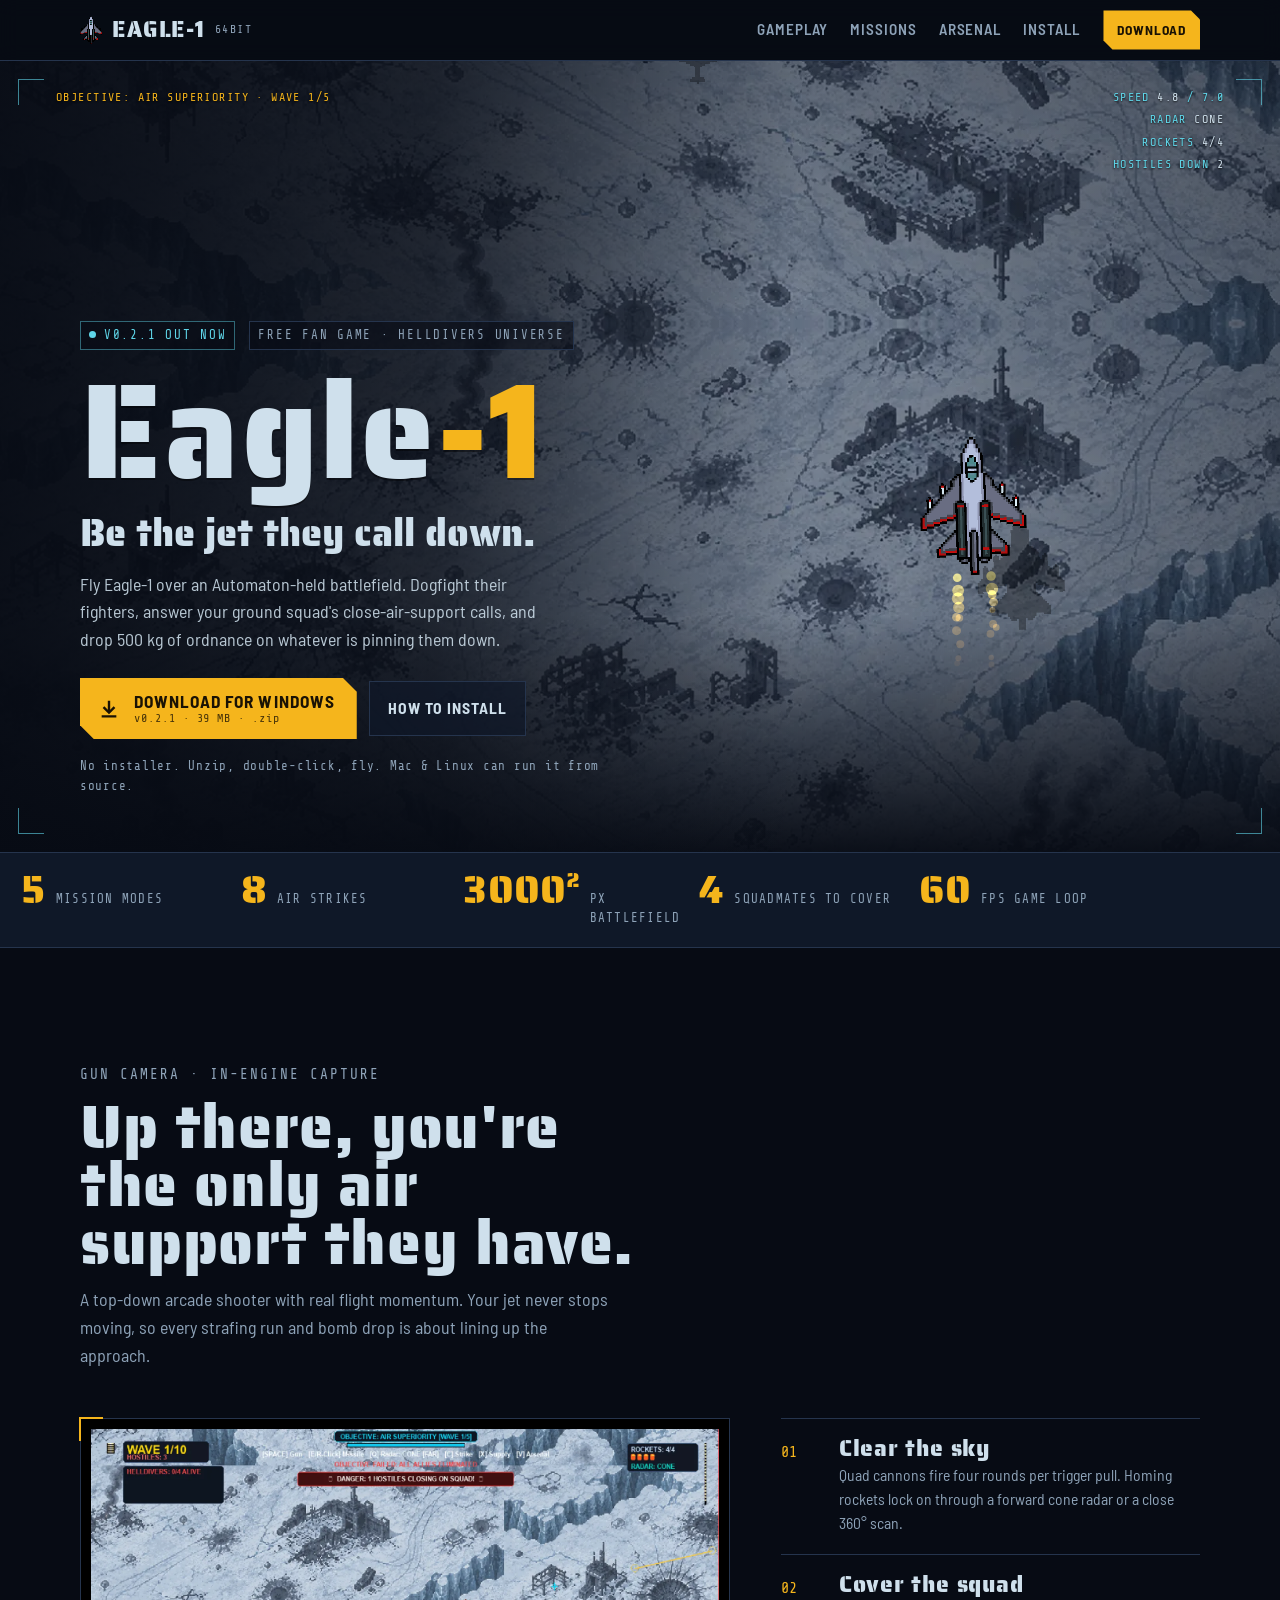
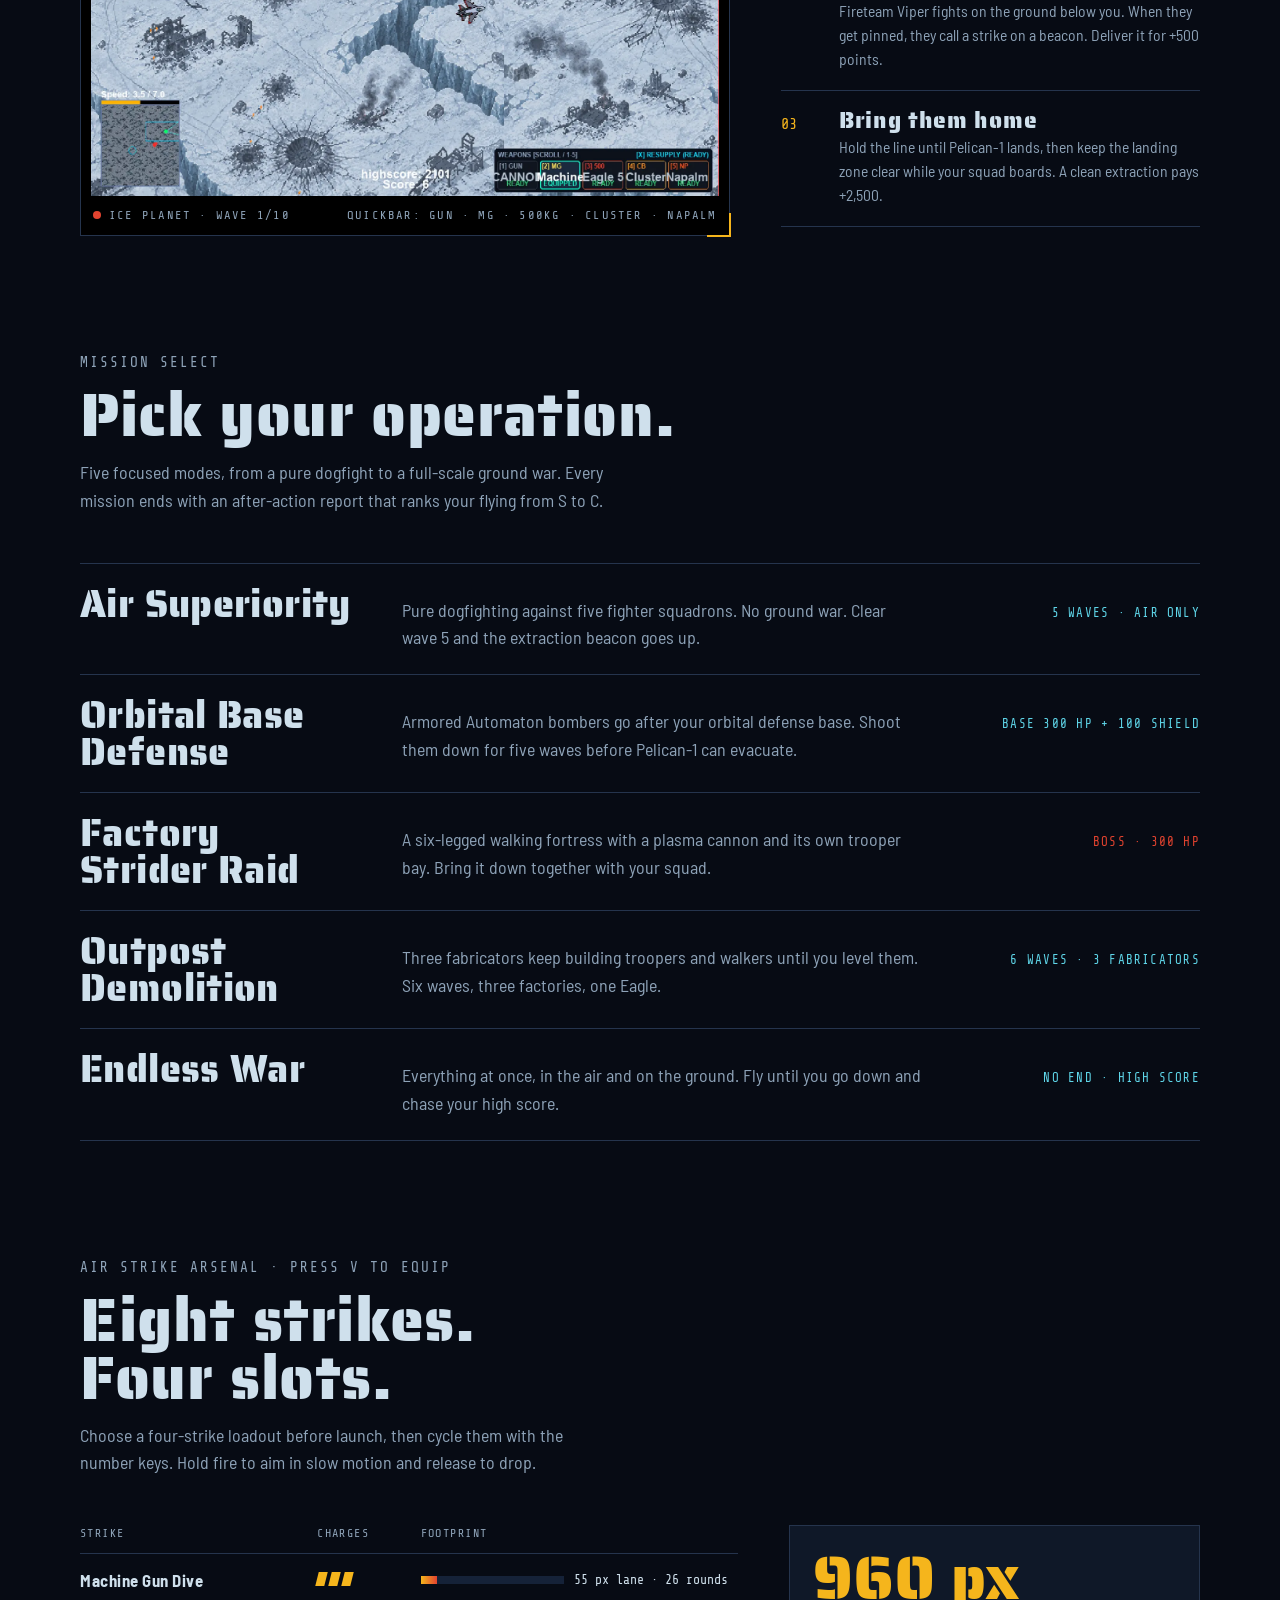
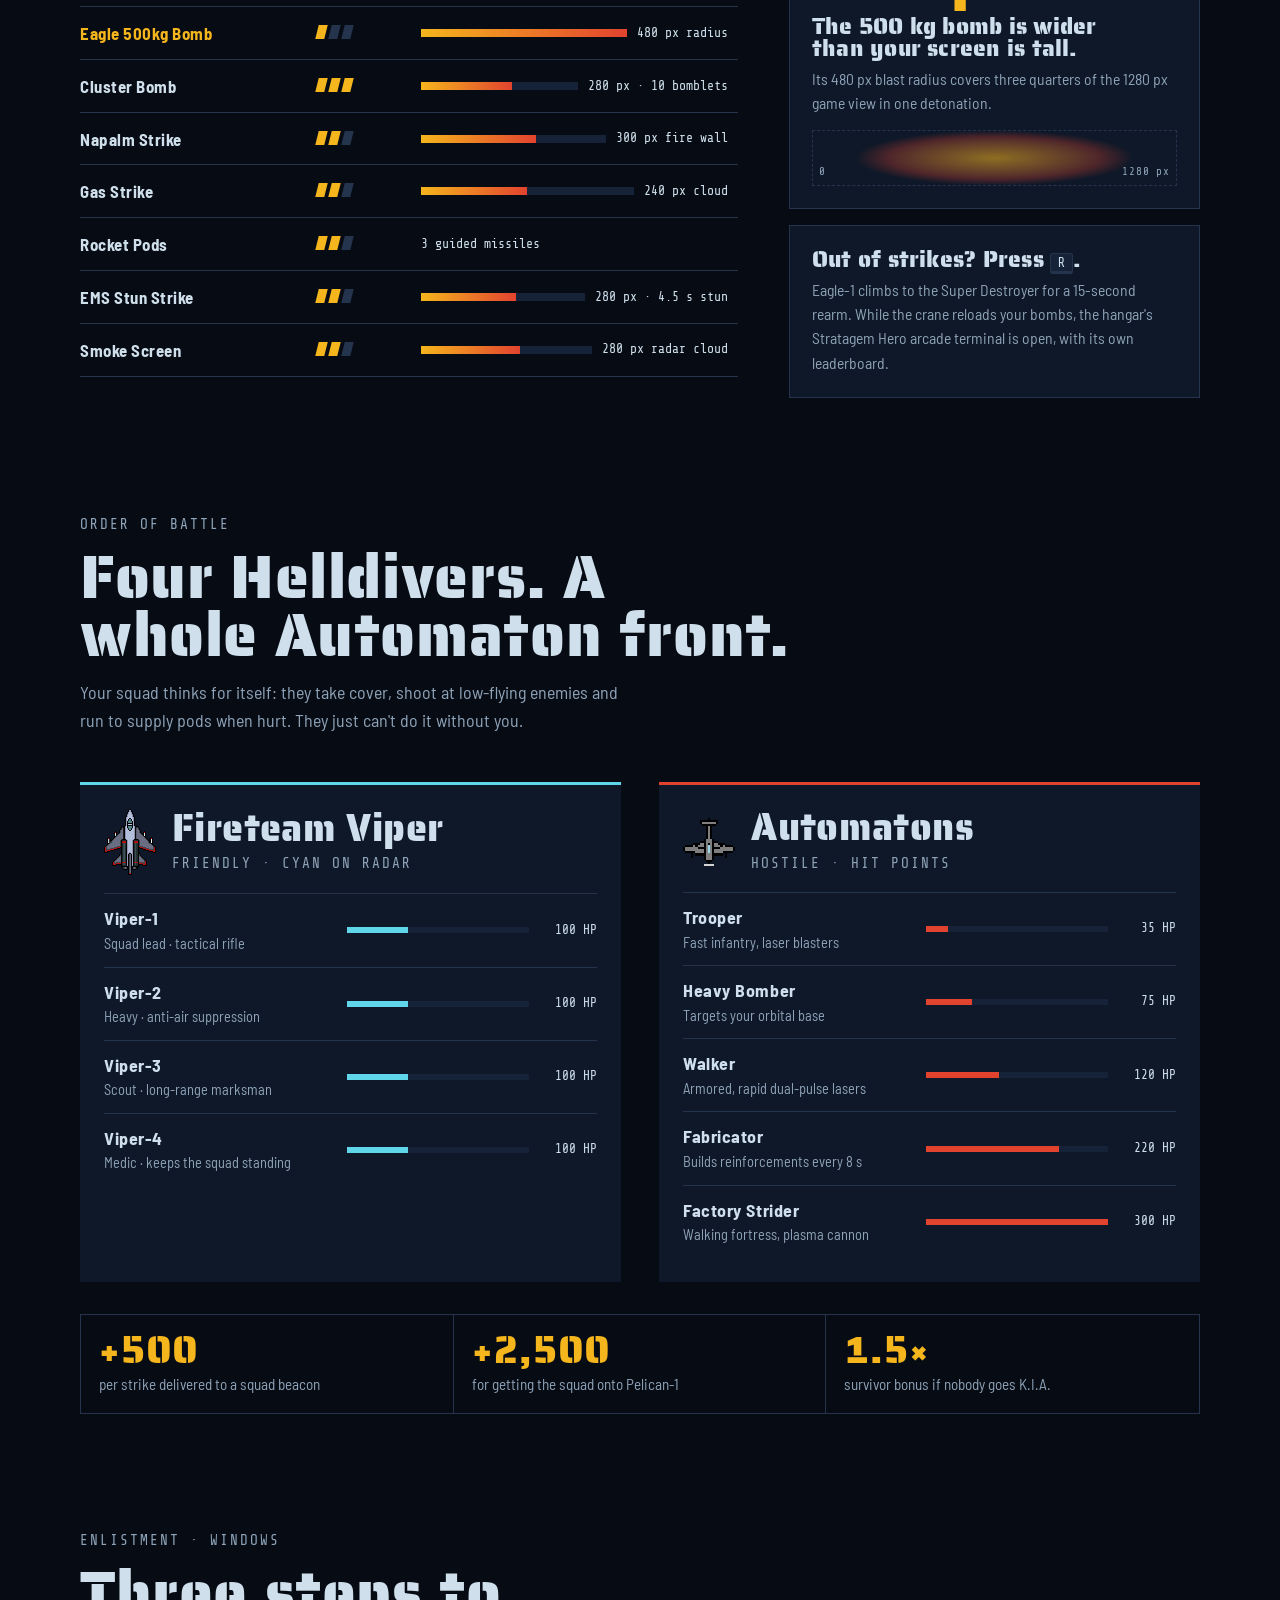
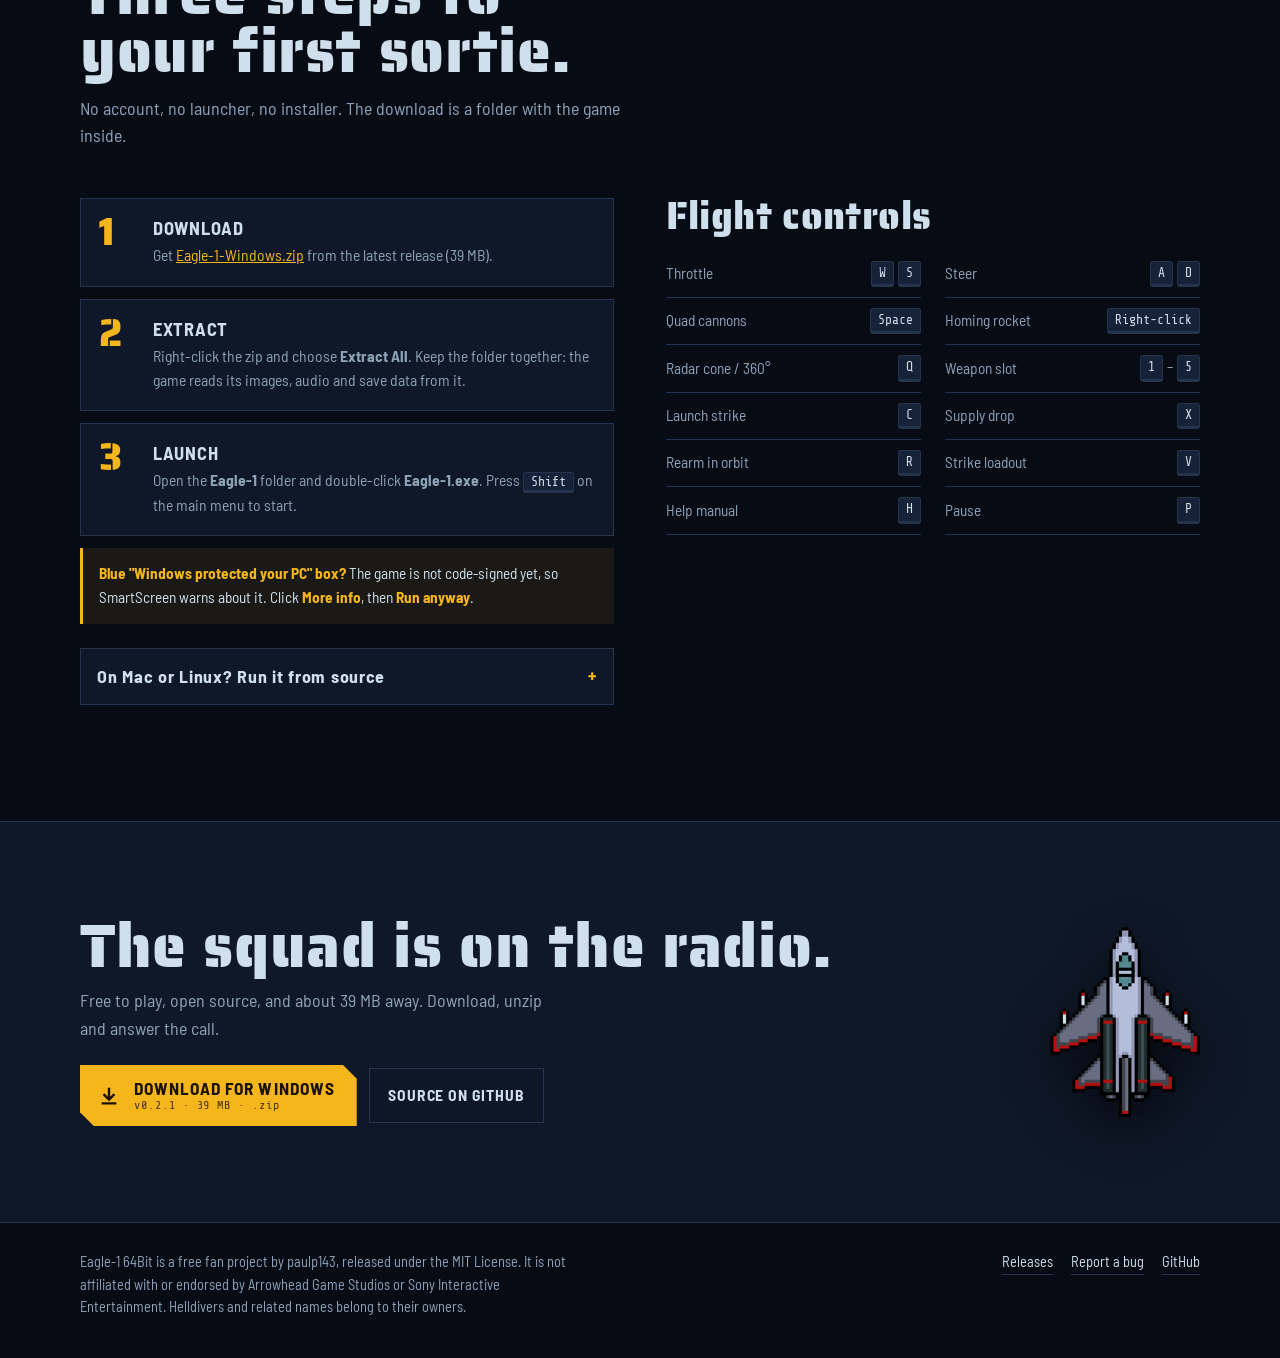
==== commit 0bea5e0e: "Merge branch 'main' into sync/story-mode-to-main" ====
--- a/frontend/index.html
+++ b/frontend/index.html
@@ -9,11 +9,10 @@
 <meta property="og:description" content="Free fan-made air-combat game in the Helldivers universe. Fly close air support for your squad.">
 <meta property="og:image" content="./assets/gameplay.webp">
 <title>Eagle-1 64Bit</title>
-<meta name="description" content="Eagle-1 64Bit: a free fan-made air-combat game in the Helldivers universe. Fly close air support for your squad. Standalone downloads for Windows, macOS, and Linux.">
+<meta name="description" content="Eagle-1 64Bit: a free fan-made air-combat game in the Helldivers universe. Fly close air support for your squad. Download for Windows.">
 <link rel="preconnect" href="https://fonts.googleapis.com">
 <link rel="preconnect" href="https://fonts.gstatic.com" crossorigin>
 <link rel="stylesheet" href="https://fonts.googleapis.com/css2?family=Saira+Stencil+One&family=Barlow+Semi+Condensed:wght@400;500;600;700&family=Share+Tech+Mono&display=swap">
-<link rel="stylesheet" href="./style.css">
 <style>
 body{margin:0}
 /* Layout: full-bleed flight-deck hero with a live sortie, then a left-aligned briefing column of HUD-framed panels. One committed dark world. */
@@ -259,7 +258,7 @@
       <a href="#arsenal">Arsenal</a>
       <a href="#install">Install</a>
     </nav>
-    <a class="btn btn-sm" id="headerDownloadBtn" href="https://github.com/paulp143/Eagle-1-64Bit/releases/latest/download/Eagle-1-Windows.zip" target="_blank" rel="noopener">Download</a>
+    <a class="btn btn-sm" href="https://github.com/paulp143/Eagle-1-64Bit/releases/latest/download/Eagle-1-Windows.zip" target="_blank" rel="noopener">Download</a>
   </div>
 </header>
 
@@ -279,26 +278,20 @@
 
   <div class="wrap hero-inner">
     <div class="eyebrow">
-      <span class="tag live">v0.2.0 out now</span>
+      <span class="tag live">v0.2.1 out now</span>
       <span class="tag">Free fan game · Helldivers universe</span>
     </div>
     <h1>Eagle<span>-1</span></h1>
     <p class="tagline">Be the jet they call down.</p>
     <p class="lede">Fly Eagle-1 over an Automaton-held battlefield. Dogfight their fighters, answer your ground squad's close-air-support calls, and drop 500&nbsp;kg of ordnance on whatever is pinning them down.</p>
     <div class="cta-row">
-      <a class="btn btn-primary" id="heroDownloadBtn" href="https://github.com/paulp143/Eagle-1-64Bit/releases/latest/download/Eagle-1-Windows.zip" target="_blank" rel="noopener">
+      <a class="btn btn-primary" href="https://github.com/paulp143/Eagle-1-64Bit/releases/latest/download/Eagle-1-Windows.zip" target="_blank" rel="noopener">
         <svg width="22" height="22" viewBox="0 0 24 24" fill="none" stroke="currentColor" stroke-width="2.6" aria-hidden="true"><path d="M12 3v12"/><path d="M6 10l6 6 6-6"/><path d="M4 20h16"/></svg>
-        <span class="stack"><span id="heroDownloadLabel">Download for Windows</span><span class="meta" id="heroDownloadMeta">v0.2.0 · 39 MB · .zip</span></span>
+        <span class="stack">Download for Windows<span class="meta">v0.2.1 · 39 MB · .zip</span></span>
       </a>
       <a class="btn btn-ghost" href="#install">How to install</a>
     </div>
-    <div class="platform-switch" aria-label="Available operating systems">
-      <span class="label">Platform:</span>
-      <button type="button" class="platform-pill active" data-os="windows" aria-pressed="true">Windows (.zip)</button>
-      <button type="button" class="platform-pill" data-os="mac" aria-pressed="false">macOS (.zip / .dmg)</button>
-      <button type="button" class="platform-pill" data-os="linux" aria-pressed="false">Linux (.tar.gz)</button>
-    </div>
-    <p class="fine">Standalone distributions. No installer required. Or run directly from source.</p>
+    <p class="fine">No installer. Unzip, double-click, fly. Mac &amp; Linux can run it from source.</p>
   </div>
 </section>
 
@@ -409,51 +402,20 @@
   <section class="block" id="install" style="padding-top:0">
     <div class="wrap">
       <div class="section-head">
-        <span class="label" id="installSectionLabel">Enlistment · Windows</span>
+        <span class="label">Enlistment · Windows</span>
         <h2>Three steps to your first sortie.</h2>
-        <p>No account, no launcher, no installer. Standalone package with the game inside.</p>
-      </div>
-
-      <div class="platform-tabs" role="tablist" aria-label="Operating system selection">
-        <button type="button" class="tab-btn active" role="tab" aria-selected="true" data-tab="windows">Windows</button>
-        <button type="button" class="tab-btn" role="tab" aria-selected="false" data-tab="mac">macOS</button>
-        <button type="button" class="tab-btn" role="tab" aria-selected="false" data-tab="linux">Linux</button>
-      </div>
-
+        <p>No account, no launcher, no installer. The download is a folder with the game inside.</p>
+      </div>
       <div class="install">
         <div>
-          <!-- Windows Panel -->
-          <div class="install-panel active" data-os-panel="windows">
-            <ol class="steps">
-              <li><h3>Download</h3><p>Get <a href="https://github.com/paulp143/Eagle-1-64Bit/releases/latest/download/Eagle-1-Windows.zip" target="_blank" rel="noopener">Eagle-1-Windows.zip</a> from the latest release (39 MB).</p></li>
-              <li><h3>Extract</h3><p>Right-click the zip and choose <strong>Extract All</strong>. Keep the folder together: the game reads its images, audio and save data from it.</p></li>
-              <li><h3>Launch</h3><p>Open the <strong>Eagle-1</strong> folder and double-click <strong>Eagle-1.exe</strong>. Press <kbd>Shift</kbd> on the main menu to start.</p></li>
-            </ol>
-            <p class="warn"><strong>Blue "Windows protected your PC" box?</strong> The game is not code-signed yet, so SmartScreen warns about it. Click <strong>More info</strong>, then <strong>Run anyway</strong>.</p>
-          </div>
-
-          <!-- macOS Panel -->
-          <div class="install-panel" data-os-panel="mac">
-            <ol class="steps">
-              <li><h3>Download</h3><p>Get <a href="https://github.com/paulp143/Eagle-1-64Bit/releases/latest/download/Eagle-1-macOS.zip" target="_blank" rel="noopener">Eagle-1-macOS.zip</a> (42 MB) or the <a href="https://github.com/paulp143/Eagle-1-64Bit/releases/latest/download/Eagle-1-macOS.dmg" target="_blank" rel="noopener">Eagle-1-macOS.dmg</a> disk image.</p></li>
-              <li><h3>Install</h3><p>Unzip the archive (or open the disk image) and drag <strong>Eagle-1.app</strong> into your <strong>/Applications</strong> folder.</p></li>
-              <li><h3>Launch</h3><p>Open <strong>Eagle-1.app</strong>. On first launch, macOS Gatekeeper may prompt verification for unsigned indie games: right-click and choose <strong>Open</strong>, or run <code>xattr -d com.apple.quarantine /Applications/Eagle-1.app</code> in Terminal.</p></li>
-            </ol>
-            <p class="warn"><strong>High-DPI Retina Ready:</strong> Native high-resolution graphics and 60 FPS flight dynamics on Apple Silicon and Intel Macs.</p>
-          </div>
-
-          <!-- Linux Panel -->
-          <div class="install-panel" data-os-panel="linux">
-            <ol class="steps">
-              <li><h3>Download</h3><p>Get <a href="https://github.com/paulp143/Eagle-1-64Bit/releases/latest/download/Eagle-1-Linux.tar.gz" target="_blank" rel="noopener">Eagle-1-Linux.tar.gz</a> from the latest release (41 MB).</p></li>
-              <li><h3>Extract</h3><p>Extract the tarball in terminal: <code>tar -xzf Eagle-1-Linux.tar.gz</code>.</p></li>
-              <li><h3>Launch</h3><p>Run <code>./Eagle-1/Eagle-1</code> or double-click the binary from your file manager.</p></li>
-            </ol>
-            <p class="warn"><strong>Prerequisites:</strong> Requires standard SDL2 libraries. If needed on Ubuntu/Debian: <code>sudo apt install libsdl2-2.0-0 libsdl2-mixer-2.0-0</code>.</p>
-          </div>
-
+          <ol class="steps">
+            <li><h3>Download</h3><p>Get <a href="https://github.com/paulp143/Eagle-1-64Bit/releases/latest/download/Eagle-1-Windows.zip" target="_blank" rel="noopener">Eagle-1-Windows.zip</a> from the latest release (39 MB).</p></li>
+            <li><h3>Extract</h3><p>Right-click the zip and choose <strong>Extract All</strong>. Keep the folder together: the game reads its images, audio and save data from it.</p></li>
+            <li><h3>Launch</h3><p>Open the <strong>Eagle-1</strong> folder and double-click <strong>Eagle-1.exe</strong>. Press <kbd>Shift</kbd> on the main menu to start.</p></li>
+          </ol>
+          <p class="warn"><strong>Blue "Windows protected your PC" box?</strong> The game is not code-signed yet, so SmartScreen warns about it. Click <strong>More info</strong>, then <strong>Run anyway</strong>.</p>
           <details class="source">
-            <summary>Run from source on any OS with Python</summary>
+            <summary>On Mac or Linux? Run it from source</summary>
             <div class="body">
               <p>You need Python 3.9 or newer. Paste this into a terminal:</p>
               <div class="code">
@@ -472,7 +434,7 @@
             <div><span>Throttle</span><span class="k"><kbd>W</kbd><kbd>S</kbd></span></div>
             <div><span>Steer</span><span class="k"><kbd>A</kbd><kbd>D</kbd></span></div>
             <div><span>Quad cannons</span><span class="k"><kbd>Space</kbd></span></div>
-            <div><span>Homing rocket</span><span class="k"><kbd>Right-click</kbd> / <kbd>⌘</kbd></span></div>
+            <div><span>Homing rocket</span><span class="k"><kbd>Right-click</kbd></span></div>
             <div><span>Radar cone / 360°</span><span class="k"><kbd>Q</kbd></span></div>
             <div><span>Weapon slot</span><span class="k"><kbd>1</kbd>–<kbd>5</kbd></span></div>
             <div><span>Launch strike</span><span class="k"><kbd>C</kbd></span></div>
@@ -492,19 +454,13 @@
   <div class="wrap">
     <div>
       <h2>The squad is on the radio.</h2>
-      <p>Free to play, open source, and about 40 MB away. Download, unpack and answer the call.</p>
+      <p>Free to play, open source, and about 39 MB away. Download, unzip and answer the call.</p>
       <div class="cta-row" style="margin-top:22px">
-        <a class="btn btn-primary" id="finalDownloadBtn" href="https://github.com/paulp143/Eagle-1-64Bit/releases/latest/download/Eagle-1-Windows.zip" target="_blank" rel="noopener">
+        <a class="btn btn-primary" href="https://github.com/paulp143/Eagle-1-64Bit/releases/latest/download/Eagle-1-Windows.zip" target="_blank" rel="noopener">
           <svg width="22" height="22" viewBox="0 0 24 24" fill="none" stroke="currentColor" stroke-width="2.6" aria-hidden="true"><path d="M12 3v12"/><path d="M6 10l6 6 6-6"/><path d="M4 20h16"/></svg>
-          <span class="stack"><span id="finalDownloadLabel">Download for Windows</span><span class="meta" id="finalDownloadMeta">v0.2.0 · 39 MB · .zip</span></span>
+          <span class="stack">Download for Windows<span class="meta">v0.2.1 · 39 MB · .zip</span></span>
         </a>
         <a class="btn btn-ghost" href="https://github.com/paulp143/Eagle-1-64Bit" target="_blank" rel="noopener">Source on GitHub</a>
-      </div>
-      <div class="platform-alt-links">
-        <span>Available for:</span>
-        <a data-switch-os="windows">Windows (.zip)</a>
-        <a data-switch-os="mac">macOS (.zip / .dmg)</a>
-        <a data-switch-os="linux">Linux (.tar.gz)</a>
       </div>
     </div>
     <img class="ship" src="./assets/eagle1-sprite.png" alt="">
@@ -522,6 +478,198 @@
   </div>
 </footer>
 
-<script src="./main.js"></script>
+<script>
+/* ---------- data-driven tables ---------- */
+(function(){
+  const strikes=[
+    {n:"Machine Gun Dive",c:3,px:55,t:"55 px lane · 26 rounds"},
+    {n:"Eagle 500kg Bomb",c:1,px:480,t:"480 px radius",hero:true},
+    {n:"Cluster Bomb",c:3,px:280,t:"280 px · 10 bomblets"},
+    {n:"Napalm Strike",c:2,px:300,t:"300 px fire wall"},
+    {n:"Gas Strike",c:2,px:240,t:"240 px cloud"},
+    {n:"Rocket Pods",c:2,px:null,t:"3 guided missiles"},
+    {n:"EMS Stun Strike",c:2,px:280,t:"280 px · 4.5 s stun"},
+    {n:"Smoke Screen",c:2,px:280,t:"280 px radar cloud"}
+  ];
+  const tb=document.getElementById('strikeRows');
+  tb.innerHTML=strikes.map(s=>{
+    const pips=[0,1,2].map(i=>`<i class="${i<s.c?'':'off'}"></i>`).join('');
+    const foot=s.px?`<div class="bar"><div class="track"><div class="fill" style="width:${(s.px/480*100).toFixed(1)}%"></div></div><span class="val">${s.t}</span></div>`
+                   :`<div class="bar"><span class="val" style="text-align:left">${s.t}</span></div>`;
+    return `<tr class="${s.hero?'hero-row':''}"><td>${s.n}</td><td><span class="pips" aria-label="${s.c} charges">${pips}</span></td><td>${foot}</td></tr>`;
+  }).join('');
+
+  const hpRow=(who,role,hp,max)=>`<li><span class="who">${who}<small>${role}</small></span><span class="hp"><span class="track"><span class="fill" style="width:${(hp/max*100).toFixed(1)}%"></span></span><span class="val">${hp} HP</span></span></li>`;
+  document.getElementById('friendlies').innerHTML=[
+    ["Viper-1","Squad lead · tactical rifle",100],
+    ["Viper-2","Heavy · anti-air suppression",100],
+    ["Viper-3","Scout · long-range marksman",100],
+    ["Viper-4","Medic · keeps the squad standing",100]
+  ].map(r=>hpRow(r[0],r[1],r[2],300)).join('');
+  document.getElementById('hostiles').innerHTML=[
+    ["Trooper","Fast infantry, laser blasters",35],
+    ["Heavy Bomber","Targets your orbital base",75],
+    ["Walker","Armored, rapid dual-pulse lasers",120],
+    ["Fabricator","Builds reinforcements every 8 s",220],
+    ["Factory Strider","Walking fortress, plasma cannon",300]
+  ].map(r=>hpRow(r[0],r[1],r[2],300)).join('');
+
+  const btn=document.getElementById('copyBtn'), code=document.getElementById('srcCode');
+  btn.addEventListener('click',()=>{
+    const done=()=>{btn.textContent='Copied';setTimeout(()=>btn.textContent='Copy',1600)};
+    const select=()=>{const r=document.createRange();r.selectNodeContents(code);const s=getSelection();s.removeAllRanges();s.addRange(r);btn.textContent='Selected · press Ctrl+C';setTimeout(()=>btn.textContent='Copy',2400)};
+    try{navigator.clipboard.writeText(code.textContent).then(done,select)}catch(e){select()}
+  });
+})();
+
+/* ---------- hero sortie animation ---------- */
+(function(){
+  const cvs=document.getElementById('sky'); const ctx=cvs.getContext('2d');
+  const reduce=matchMedia('(prefers-reduced-motion: reduce)').matches;
+  const flash=document.getElementById('flash'), hudK=document.getElementById('hudKills'), hudS=document.getElementById('hudSpeed'), hudW=document.getElementById('hudWave');
+  const load=src=>new Promise(r=>{const i=new Image();i.onload=()=>r(i);i.onerror=()=>r(null);i.src=src});
+  let W=0,H=0,dpr=1, map,ship,enemy,expl, shipShadow,enemyShadow;
+  function silhouette(img){const c=document.createElement('canvas');c.width=img.width;c.height=img.height;const x=c.getContext('2d');x.drawImage(img,0,0);x.globalCompositeOperation='source-in';x.fillStyle='#000';x.fillRect(0,0,c.width,c.height);return c}
+  function resize(){const r=cvs.getBoundingClientRect();dpr=Math.min(window.devicePixelRatio||1,2);W=r.width;H=r.height;cvs.width=Math.round(W*dpr);cvs.height=Math.round(H*dpr);ctx.setTransform(dpr,0,0,dpr,0,0)}
+
+  const S={t:0,scroll:0,enemies:[],bullets:[],bolts:[],booms:[],sparks:[],trail:[],craters:[],nextEnemy:.6,nextShot:0,nextBomb:4.5,bomb:null,flashA:0,kills:0,ship:{x:0,y:0,a:0,size:96}};
+  const GROUND=70; // px per second the ground scrolls
+  const narrow=()=>W<761;
+  function shipBase(){return narrow()?{x:W*.5,y:Math.min(H*.2,175)}:{x:W*.68,y:H*.56}}
+
+  function spawnEnemy(){
+    const b=shipBase(), spread=narrow()?W*.38:W*.22;
+    S.enemies.push({x:b.x+(Math.random()*2-1)*spread,y:-40,vy:110+Math.random()*60,vx:(Math.random()*2-1)*20,hp:3,size:narrow()?40:50,wob:Math.random()*6,fire:1+Math.random()*1.5});
+  }
+  function boom(x,y,scale){S.booms.push({x,y,f:0,scale});for(let i=0;i<14;i++){const a=Math.random()*6.28,v=60+Math.random()*220;S.sparks.push({x,y,vx:Math.cos(a)*v,vy:Math.sin(a)*v,life:.5+Math.random()*.5,max:1})}}
+
+  function update(dt){
+    S.t+=dt; S.scroll+=GROUND*dt;
+    const b=shipBase(), sh=S.ship;
+    sh.size=Math.max(64,Math.min(120,W*.085));
+    const nx=b.x+Math.sin(S.t*.55)*W*(narrow()?.18:.09)+Math.sin(S.t*1.7)*10;
+    const ny=b.y+Math.sin(S.t*.8)*14;
+    const dx=(nx-sh.x)/Math.max(dt,1e-3);
+    sh.a+=((Math.max(-.35,Math.min(.35,dx*.004)))-sh.a)*Math.min(1,dt*4);
+    sh.bank=Math.max(.72,1-Math.abs(sh.a)*.8);
+    sh.x=nx; sh.y=ny;
+    hudS.textContent=(4.6+Math.sin(S.t*.8)*1.1).toFixed(1);
+
+    // afterburner
+    const s=sh.size, h=s*1.27;
+    for(const side of[-1,1]){
+      const ox=side*s*.16, oy=h*.43;
+      const cx=sh.x+ox*Math.cos(sh.a)-oy*Math.sin(sh.a), cy=sh.y+ox*Math.sin(sh.a)+oy*Math.cos(sh.a);
+      S.trail.push({x:cx+(Math.random()-.5)*3,y:cy,vy:GROUND+120+Math.random()*60,vx:(Math.random()-.5)*20-Math.sin(sh.a)*60,life:.45,max:.45,r:3+Math.random()*3});
+    }
+
+    // enemies
+    S.nextEnemy-=dt; if(S.nextEnemy<=0){spawnEnemy();S.nextEnemy=1.1+Math.random()*1.2}
+    for(const e of S.enemies){e.y+=e.vy*dt;e.x+=e.vx*dt+Math.sin(S.t*2+e.wob)*.6;e.fire-=dt;
+      if(e.fire<=0&&e.y>20&&e.y<sh.y-60){e.fire=1.4+Math.random();S.bolts.push({x:e.x,y:e.y+e.size*.4,vx:(Math.random()-.5)*60,vy:380})}}
+    // shooting: when a hostile is ahead and roughly aligned
+    S.nextShot-=dt;
+    const target=S.enemies.find(e=>e.y<sh.y-40&&e.y>-10&&Math.abs(e.x-sh.x)<s*1.1);
+    if(target&&S.nextShot<=0){S.nextShot=.13;
+      for(const off of[-.34,-.14,.14,.34]){const ox=off*s, oy=-h*.1;
+        S.bullets.push({x:sh.x+ox*Math.cos(sh.a)-oy*Math.sin(sh.a),y:sh.y+ox*Math.sin(sh.a)+oy*Math.cos(sh.a),vx:Math.sin(sh.a)*900,vy:-Math.cos(sh.a)*900})}}
+    for(const u of S.bullets){u.x+=u.vx*dt;u.y+=u.vy*dt;
+      for(const e of S.enemies){if(e.hp>0&&Math.abs(u.x-e.x)<e.size*.45&&Math.abs(u.y-e.y)<e.size*.45){u.dead=1;e.hp--;S.sparks.push({x:u.x,y:u.y,vx:(Math.random()-.5)*120,vy:-40,life:.25,max:.25});
+        if(e.hp<=0){boom(e.x,e.y,1.6);S.kills++;hudK.textContent=S.kills;hudW.textContent=Math.min(5,1+Math.floor(S.kills/8))}break}}}
+    S.enemies=S.enemies.filter(e=>e.hp>0&&e.y<H+80);
+    S.bullets=S.bullets.filter(u=>!u.dead&&u.y>-30);
+    for(const o of S.bolts){o.x+=o.vx*dt;o.y+=o.vy*dt} S.bolts=S.bolts.filter(o=>o.y<H+30);
+
+    // 500kg bomb run
+    S.nextBomb-=dt;
+    if(S.nextBomb<=0&&!S.bomb){S.bomb={x:sh.x+(narrow()?0:-W*.06),y:narrow()?Math.max(70,sh.y-80):sh.y-H*.26,timer:1.3,stage:0};S.nextBomb=9}
+    if(S.bomb){const bb=S.bomb;bb.y+=GROUND*dt;bb.timer-=dt;
+      if(bb.stage===0&&bb.timer<=0){bb.stage=1;bb.timer=1.1;bb.ring=0;S.flashA=.55;
+        boom(bb.x,bb.y,3.2);for(let i=0;i<6;i++){const a=i/6*6.28;boom(bb.x+Math.cos(a)*50,bb.y+Math.sin(a)*38,1.8)}
+        S.craters.push({x:bb.x,y:bb.y,r:Math.min(W,H)*.12});
+        S.enemies.forEach(e=>{if(Math.hypot(e.x-bb.x,e.y-bb.y)<Math.min(W,H)*.45){e.hp=0;boom(e.x,e.y,1.6);S.kills++}});hudK.textContent=S.kills;
+        flash.classList.add('on');setTimeout(()=>flash.classList.remove('on'),1700)}
+      if(bb.stage===1){bb.ring+=dt;if(bb.timer<=0)S.bomb=null}}
+    for(const c of S.craters)c.y+=GROUND*dt; S.craters=S.craters.filter(c=>c.y<H+200);
+    S.flashA=Math.max(0,S.flashA-dt*1.3);
+
+    for(const p of S.trail){p.x+=p.vx*dt;p.y+=p.vy*dt;p.life-=dt} S.trail=S.trail.filter(p=>p.life>0);
+    for(const p of S.sparks){p.x+=p.vx*dt;p.y+=p.vy*dt+GROUND*dt;p.vx*=.96;p.vy*=.96;p.life-=dt} S.sparks=S.sparks.filter(p=>p.life>0);
+    for(const o of S.booms){o.f+=dt*30;o.y+=GROUND*dt} S.booms=S.booms.filter(o=>o.f<23);
+  }
+
+  function drawGround(){
+    if(!map){ctx.fillStyle='#16233a';ctx.fillRect(0,0,W,H);return}
+    const sc=Math.max(W/map.width,H/map.height*.8)*1.08, tw=map.width*sc, th=map.height*sc, x0=(W-tw)/2;
+    const off=S.scroll%(2*th);
+    for(let k=-2;k*th+off<H;k++){
+      const y=off+k*th; if(y+th<0)continue;
+      if(((k%2)+2)%2===1){ctx.save();ctx.translate(0,y+th);ctx.scale(1,-1);ctx.drawImage(map,x0,0,tw,th);ctx.restore()}
+      else ctx.drawImage(map,x0,y,tw,th);
+    }
+    // night-op grade: cool, dim, vignette
+    ctx.fillStyle='rgba(8,14,28,.42)';ctx.fillRect(0,0,W,H);
+    const g=ctx.createRadialGradient(W*.62,H*.5,Math.min(W,H)*.2,W*.62,H*.5,Math.max(W,H)*.8);
+    g.addColorStop(0,'rgba(7,11,20,0)');g.addColorStop(1,'rgba(7,11,20,.75)');ctx.fillStyle=g;ctx.fillRect(0,0,W,H);
+  }
+  function drawSprite(img,shadow,x,y,w,h,a,sx,lift){
+    if(shadow){ctx.save();ctx.globalAlpha=.32;ctx.translate(x+lift,y+lift*1.4);ctx.rotate(a);ctx.scale(sx*.82,.82);ctx.drawImage(shadow,-w/2,-h/2,w,h);ctx.restore()}
+    ctx.save();ctx.translate(x,y);ctx.rotate(a);ctx.scale(sx,1);ctx.drawImage(img,-w/2,-h/2,w,h);ctx.restore();
+  }
+  function draw(){
+    ctx.imageSmoothingEnabled=true;
+    drawGround();
+    for(const c of S.craters){const g=ctx.createRadialGradient(c.x,c.y,0,c.x,c.y,c.r);g.addColorStop(0,'rgba(20,14,10,.75)');g.addColorStop(.6,'rgba(40,28,20,.35)');g.addColorStop(1,'rgba(40,28,20,0)');ctx.fillStyle=g;ctx.beginPath();ctx.ellipse(c.x,c.y,c.r,c.r*.8,0,0,6.28);ctx.fill()}
+    // bomb target reticle
+    if(S.bomb&&S.bomb.stage===0){const bb=S.bomb,r=Math.min(W,H)*.11,p=.6+.4*Math.sin(S.t*18);
+      ctx.save();ctx.strokeStyle=`rgba(226,67,47,${p})`;ctx.lineWidth=2;ctx.setLineDash([8,6]);ctx.beginPath();ctx.ellipse(bb.x,bb.y,r,r*.8,0,0,6.28);ctx.stroke();ctx.setLineDash([]);
+      ctx.beginPath();ctx.moveTo(bb.x-r*1.25,bb.y);ctx.lineTo(bb.x-r*.35,bb.y);ctx.moveTo(bb.x+r*.35,bb.y);ctx.lineTo(bb.x+r*1.25,bb.y);ctx.moveTo(bb.x,bb.y-r);ctx.lineTo(bb.x,bb.y-r*.3);ctx.moveTo(bb.x,bb.y+r*.3);ctx.lineTo(bb.x,bb.y+r);ctx.stroke();
+      ctx.font='12px "Share Tech Mono", monospace';ctx.fillStyle=`rgba(226,67,47,${p})`;ctx.fillText('500KG · TARGET',bb.x+r*.4,bb.y-r*.85);ctx.restore()}
+    if(S.bomb&&S.bomb.stage===1){const bb=S.bomb,k=bb.ring/1.1,R=Math.min(W,H)*.55*Math.sqrt(k);
+      ctx.save();ctx.strokeStyle=`rgba(255,226,170,${(1-k)*.85})`;ctx.lineWidth=6*(1-k)+1;ctx.beginPath();ctx.ellipse(bb.x,bb.y,R,R*.8,0,0,6.28);ctx.stroke();ctx.restore()}
+    // engine trail (additive glow)
+    ctx.save();ctx.globalCompositeOperation='lighter';
+    for(const p of S.trail){const k=p.life/p.max;ctx.fillStyle=`rgba(255,${Math.round(120+110*k)},${Math.round(40*k)},${k*.55})`;ctx.beginPath();ctx.arc(p.x,p.y,p.r*(.4+k),0,6.28);ctx.fill()}
+    ctx.restore();
+    // enemies
+    ctx.imageSmoothingEnabled=false;
+    for(const e of S.enemies){if(enemy)drawSprite(enemy,enemyShadow,e.x,e.y,e.size,e.size*.92,Math.PI,1,26)}
+    // ship
+    const sh=S.ship;if(ship)drawSprite(ship,shipShadow,sh.x,sh.y,sh.size,sh.size*1.27,sh.a,sh.bank,48);
+    ctx.imageSmoothingEnabled=true;
+    // projectiles
+    ctx.save();ctx.globalCompositeOperation='lighter';ctx.lineCap='round';
+    ctx.strokeStyle='rgba(255,214,90,.95)';ctx.lineWidth=2.4;
+    for(const u of S.bullets){ctx.beginPath();ctx.moveTo(u.x,u.y);ctx.lineTo(u.x-u.vx*.016,u.y-u.vy*.016);ctx.stroke()}
+    ctx.strokeStyle='rgba(255,70,50,.95)';ctx.lineWidth=3;
+    for(const o of S.bolts){ctx.beginPath();ctx.moveTo(o.x,o.y);ctx.lineTo(o.x-o.vx*.03,o.y-o.vy*.03);ctx.stroke()}
+    for(const p of S.sparks){const k=p.life/p.max;ctx.fillStyle=`rgba(255,${Math.round(150+90*k)},80,${k})`;ctx.fillRect(p.x-1.5,p.y-1.5,3,3)}
+    ctx.restore();
+    // explosions from the repo spritesheet (23 frames of 64 px)
+    if(expl){ctx.imageSmoothingEnabled=false;for(const o of S.booms){const f=Math.min(22,Math.floor(o.f)),sz=64*o.scale*(narrow()?.8:1);ctx.drawImage(expl,f*64,0,64,64,o.x-sz/2,o.y-sz/2,sz,sz)}ctx.imageSmoothingEnabled=true}
+    if(S.flashA>0){ctx.fillStyle=`rgba(255,240,210,${S.flashA})`;ctx.fillRect(0,0,W,H)}
+  }
+
+  let running=false,visible=true,last=0,raf=0;
+  function frame(ts){const dt=Math.min(.05,(ts-last)/1000||.016);last=ts;update(dt);draw();if(running)raf=requestAnimationFrame(frame)}
+  function setRun(on){if(on&&!running&&!reduce){running=true;last=performance.now();raf=requestAnimationFrame(frame)}else if(!on&&running){running=false;cancelAnimationFrame(raf)}}
+
+  Promise.all([load('./assets/battlefield.webp'),load('./assets/eagle1-sprite.png'),load('./assets/enemy-fighter.png'),load('./assets/explosion-sheet.png')]).then(([m,s,e,x])=>{
+    map=m;ship=s;enemy=e;expl=x;
+    if(ship)shipShadow=silhouette(ship); if(enemy)enemyShadow=silhouette(enemy);
+    resize(); const b=shipBase(); S.ship.x=b.x;S.ship.y=b.y;
+    // settle a few seconds so the first still frame already shows a fight
+    for(let i=0;i<150;i++)update(1/60);
+    draw();
+    if(!reduce){
+      new IntersectionObserver(es=>{visible=es[0].isIntersecting;setRun(visible&&!document.hidden)}).observe(cvs);
+      document.addEventListener('visibilitychange',()=>setRun(visible&&!document.hidden));
+      setRun(true);
+    }
+  });
+  let rt;addEventListener('resize',()=>{clearTimeout(rt);rt=setTimeout(()=>{resize();if(!running)draw()},120)});
+})();
+</script>
+
 </body>
 </html>
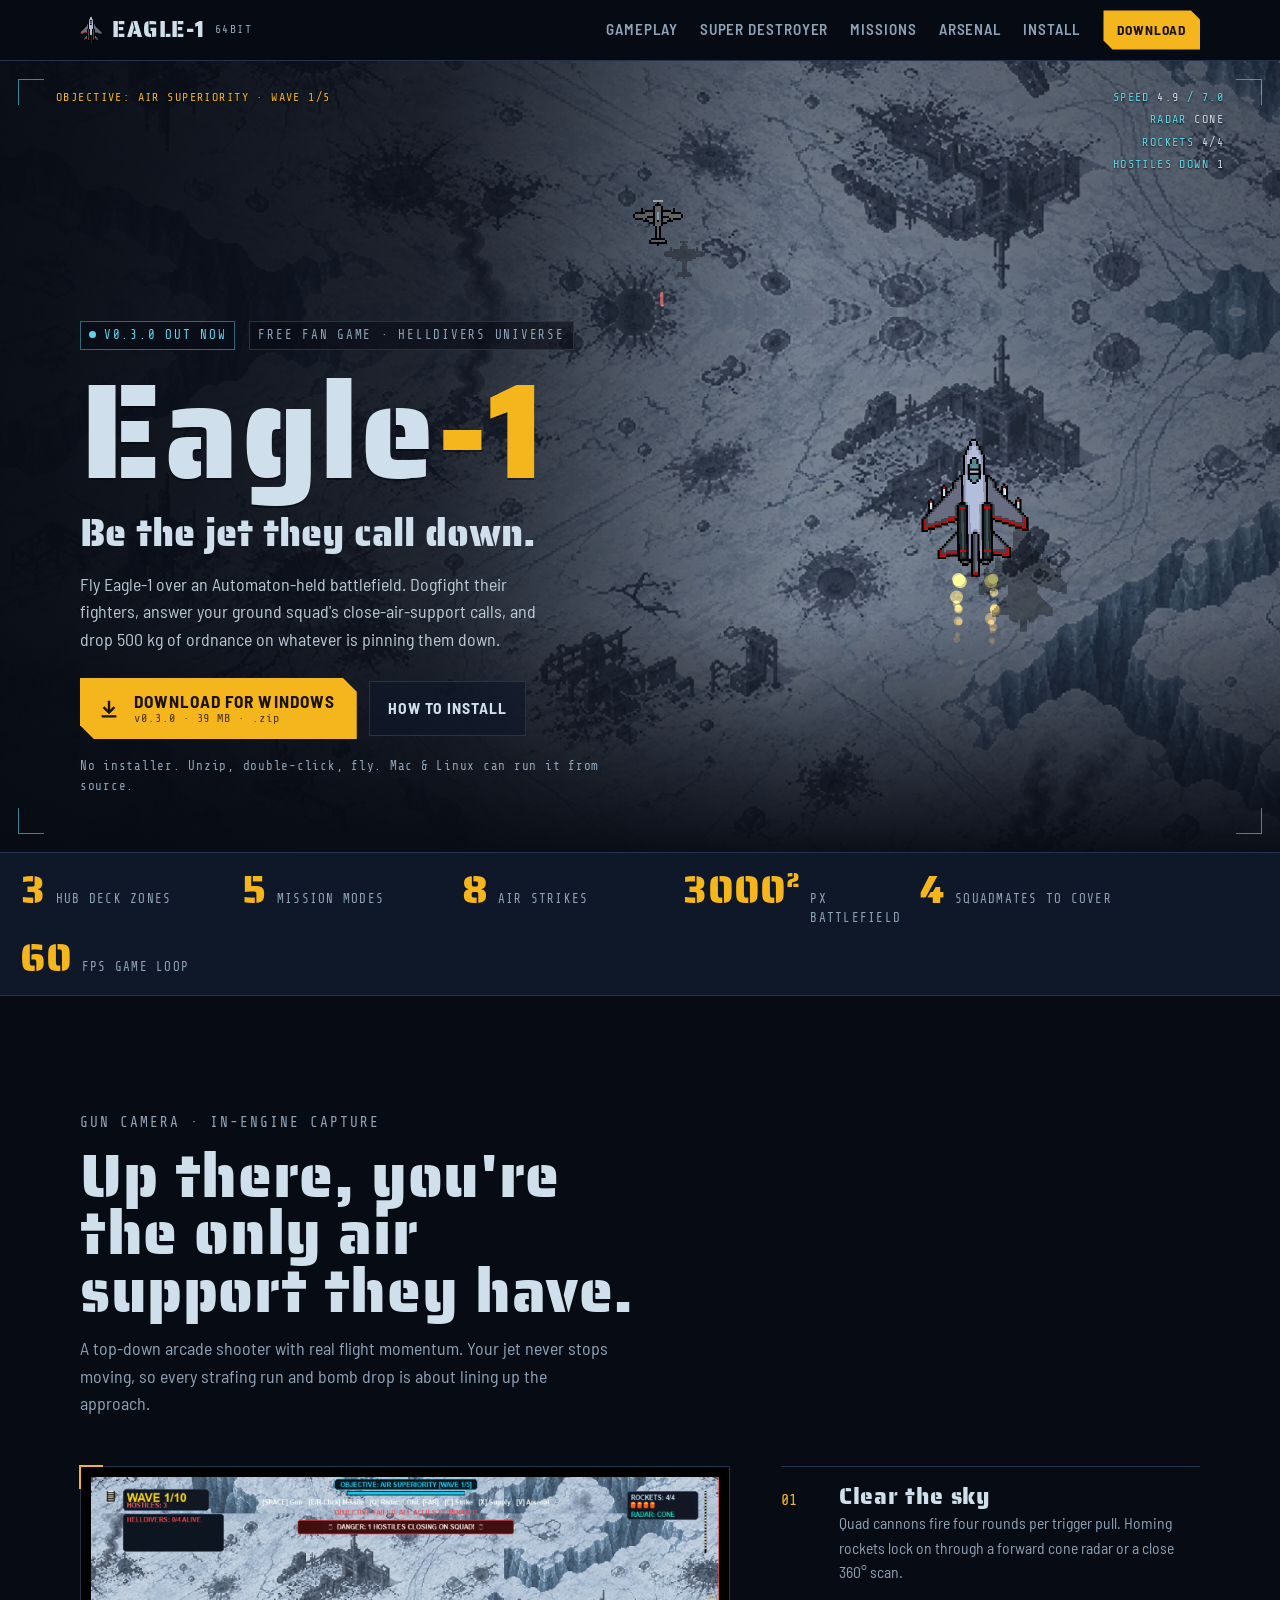
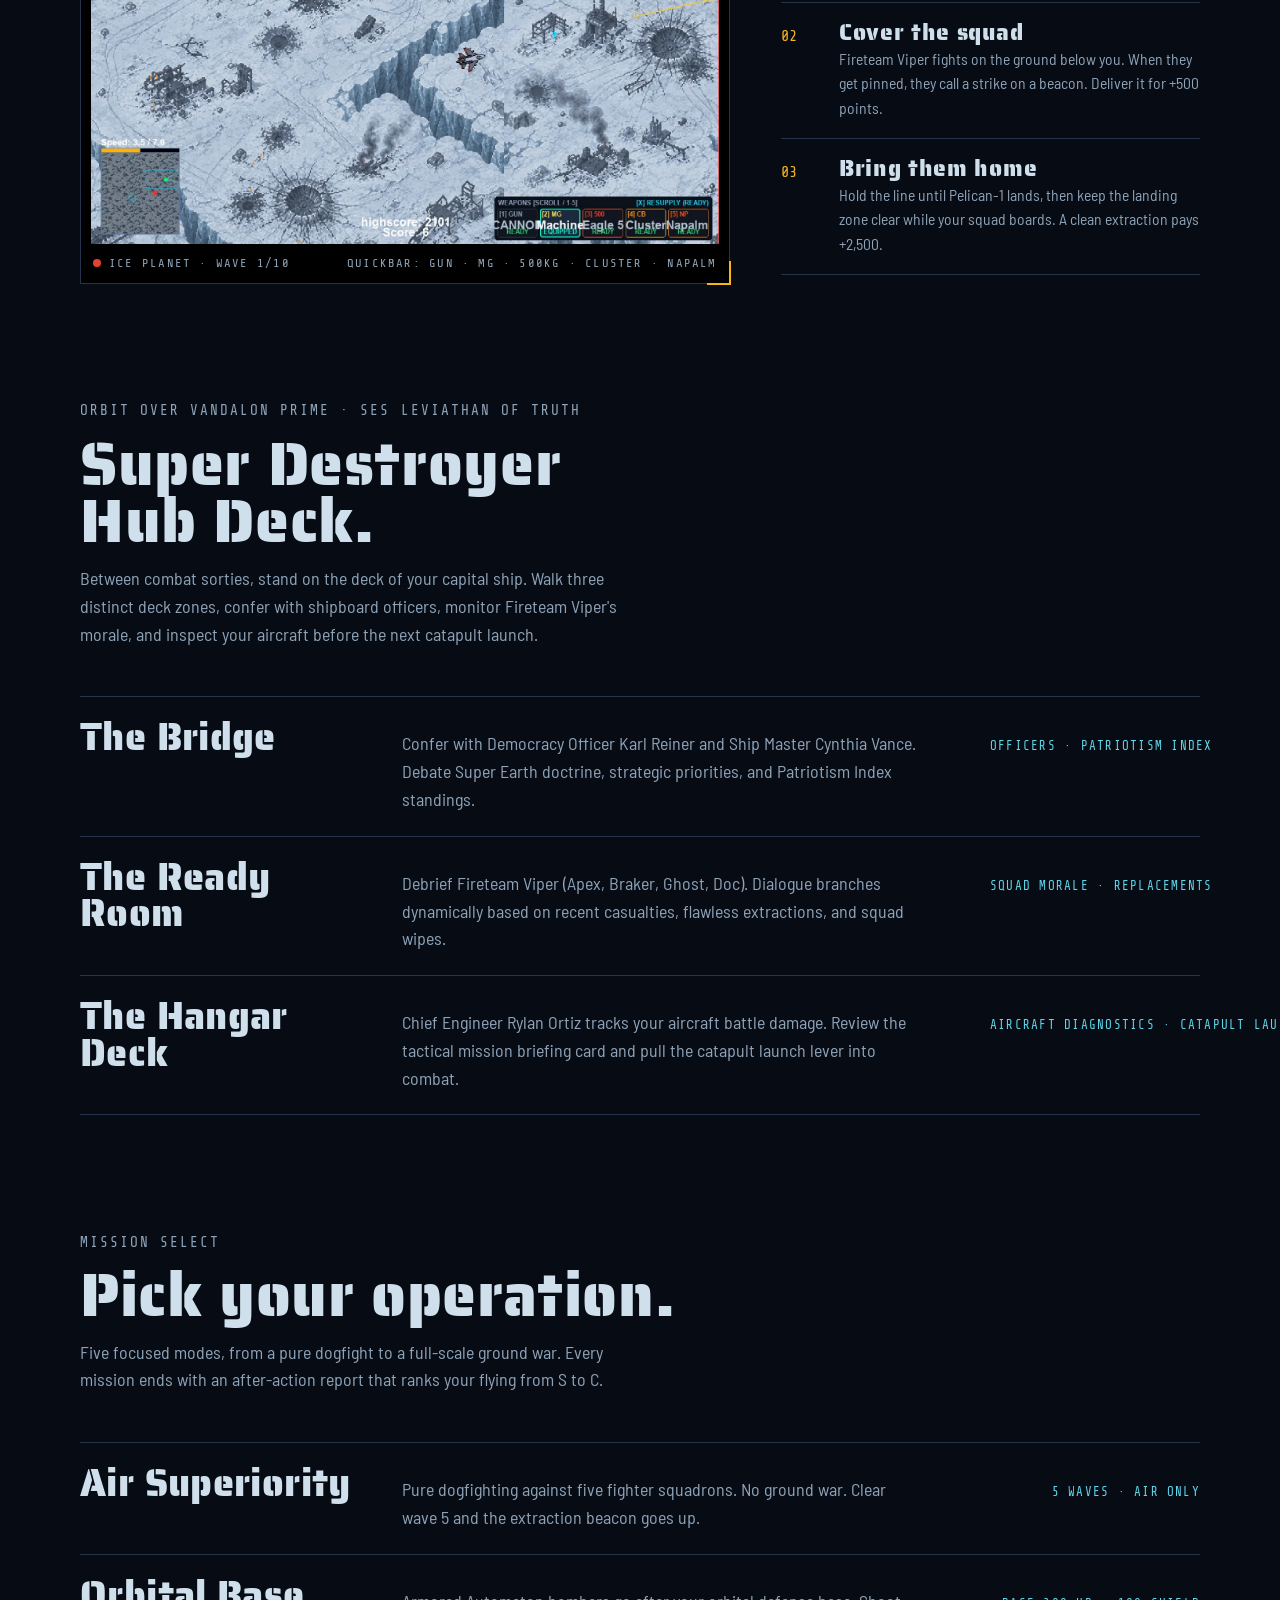
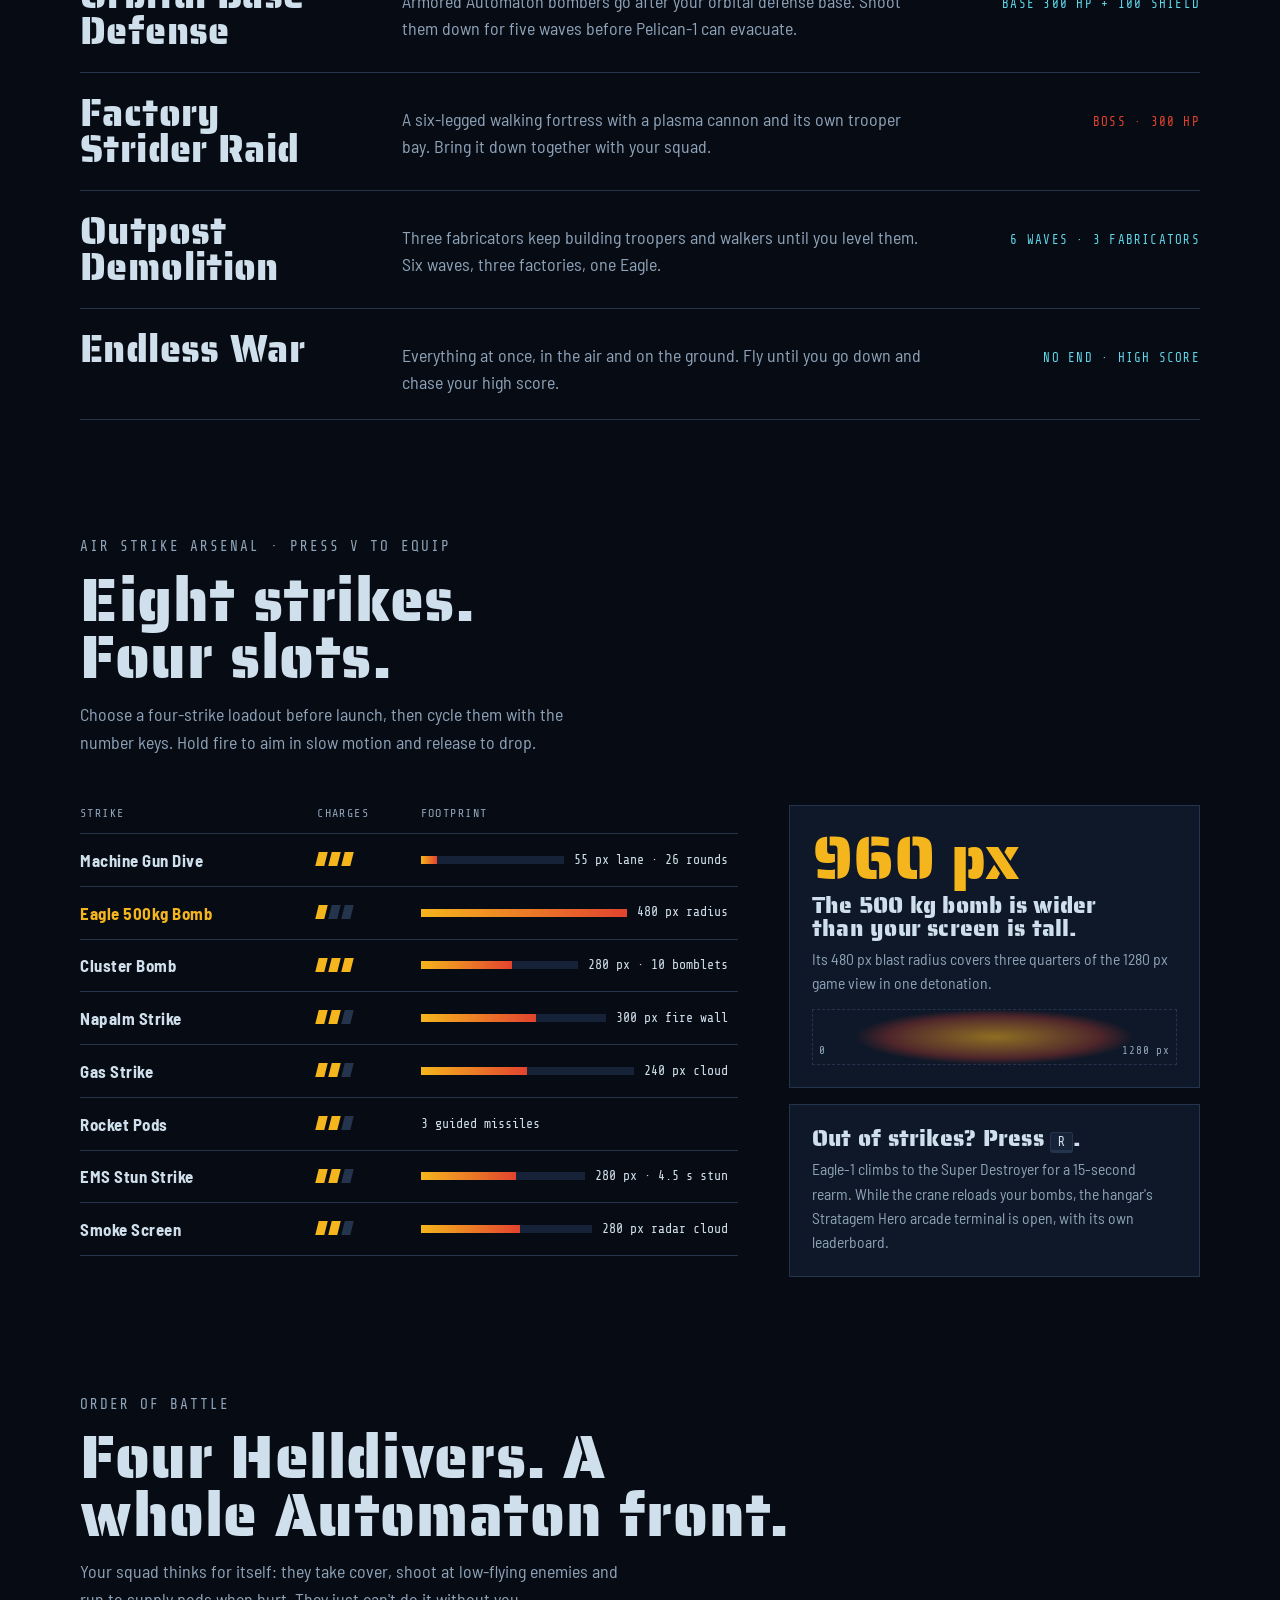
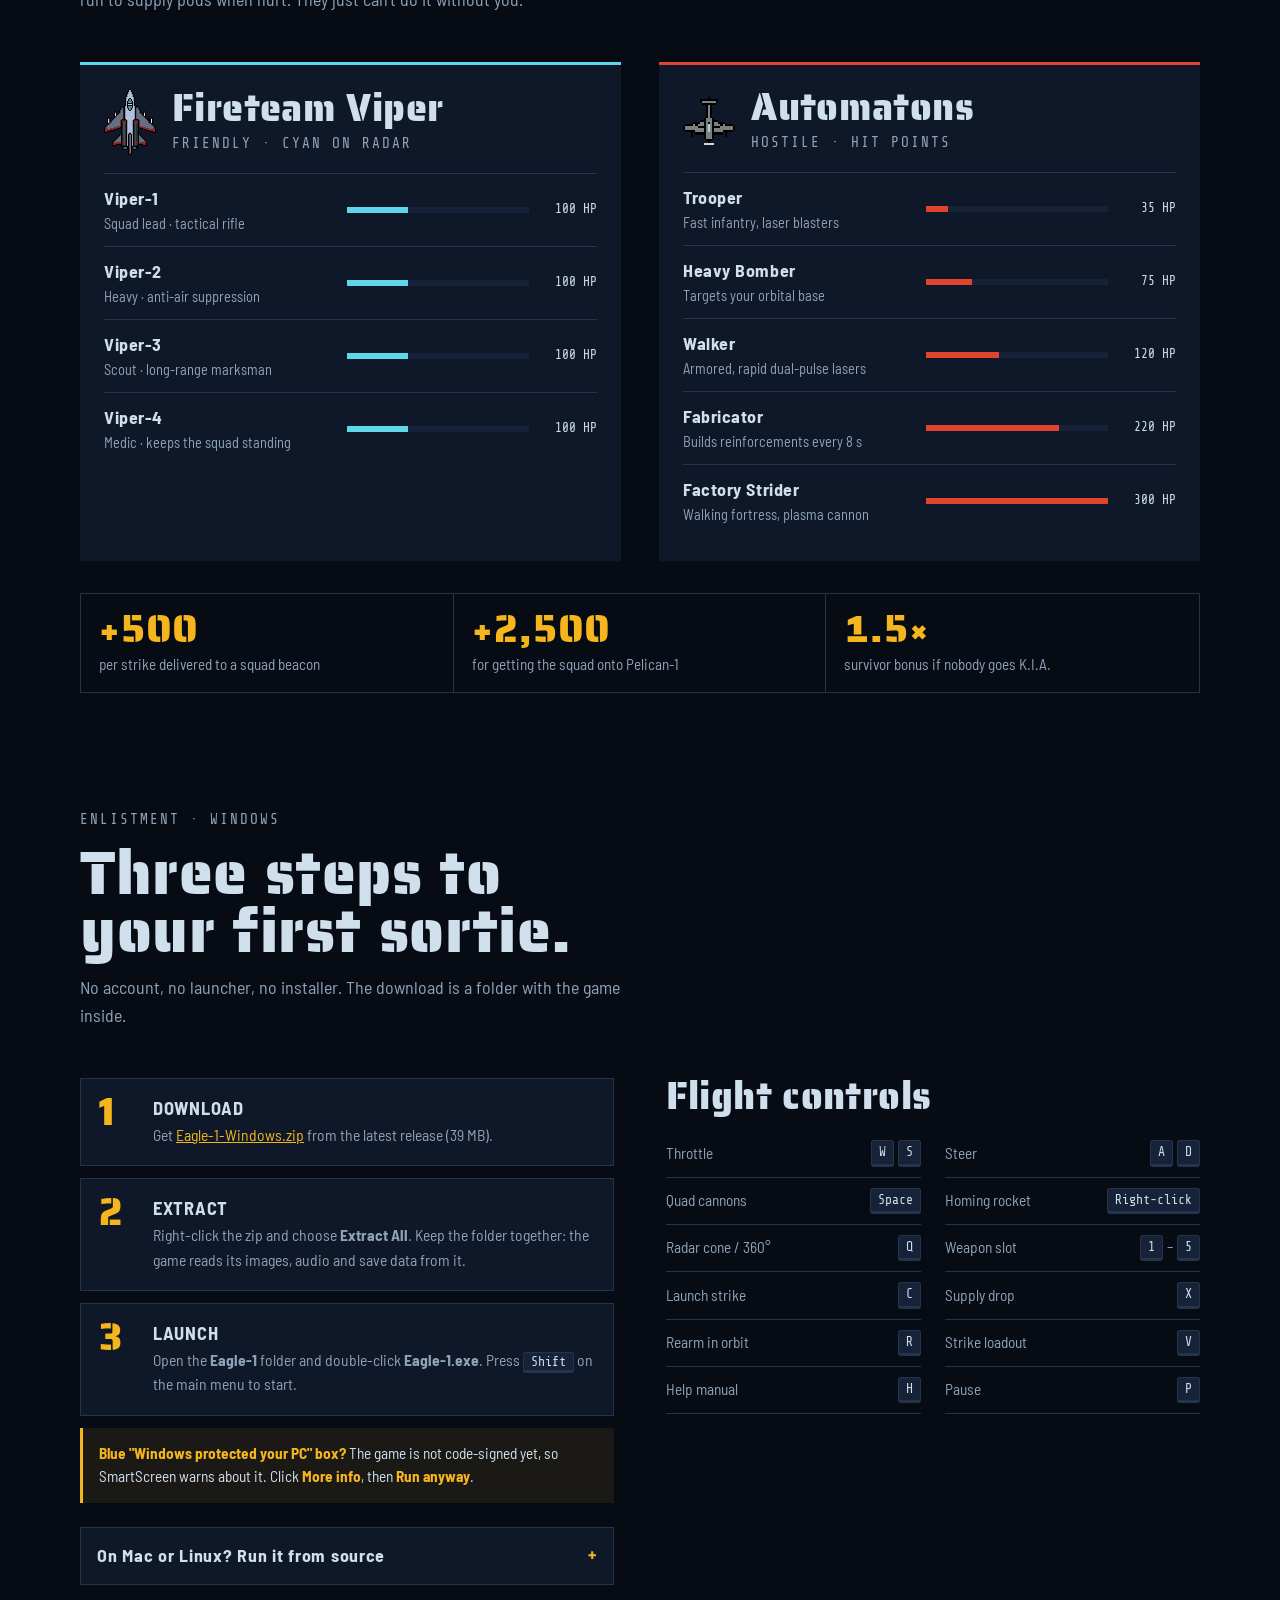
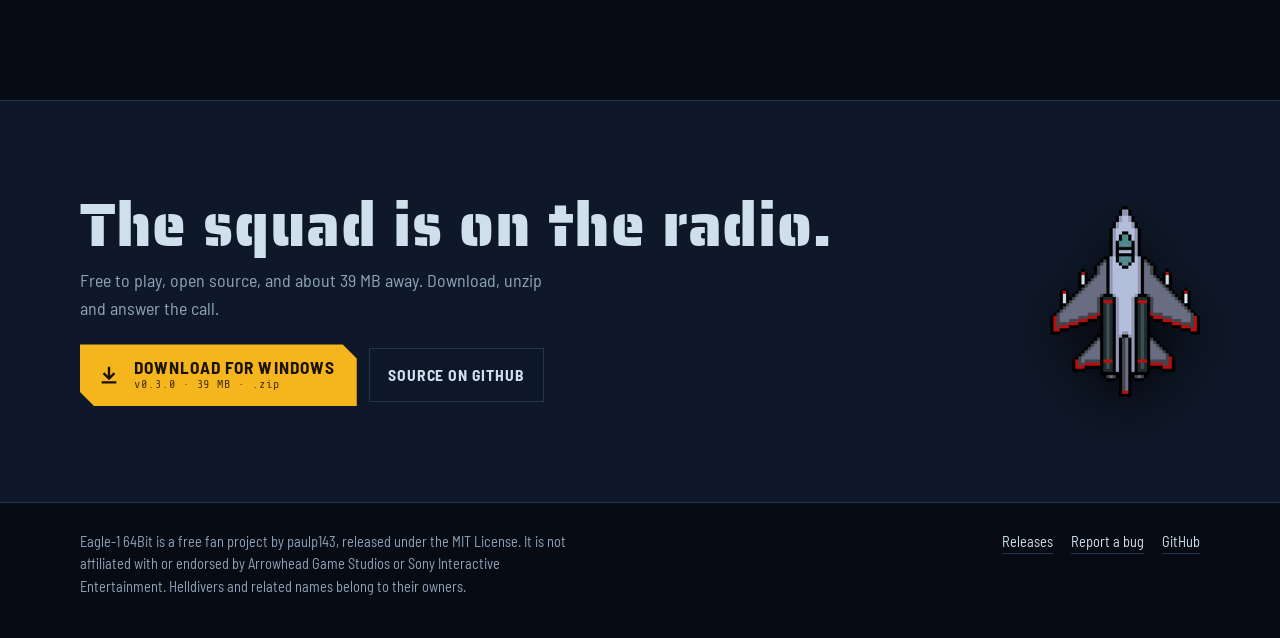
==== commit 0a897ed6: "docs: update README and website for v0.3.0 Super Destroyer release" ====
--- a/frontend/index.html
+++ b/frontend/index.html
@@ -254,6 +254,7 @@
     <a class="brand" href="#top" aria-label="Eagle-1 64Bit, back to top"><img src="./assets/eagle1-sprite.png" alt=""> EAGLE-1 <small>64BIT</small></a>
     <nav class="nav-links" aria-label="Sections">
       <a href="#gameplay">Gameplay</a>
+      <a href="#hub">Super Destroyer</a>
       <a href="#missions">Missions</a>
       <a href="#arsenal">Arsenal</a>
       <a href="#install">Install</a>
@@ -278,7 +279,7 @@
 
   <div class="wrap hero-inner">
     <div class="eyebrow">
-      <span class="tag live">v0.2.1 out now</span>
+      <span class="tag live">v0.3.0 out now</span>
       <span class="tag">Free fan game · Helldivers universe</span>
     </div>
     <h1>Eagle<span>-1</span></h1>
@@ -287,7 +288,7 @@
     <div class="cta-row">
       <a class="btn btn-primary" href="https://github.com/paulp143/Eagle-1-64Bit/releases/latest/download/Eagle-1-Windows.zip" target="_blank" rel="noopener">
         <svg width="22" height="22" viewBox="0 0 24 24" fill="none" stroke="currentColor" stroke-width="2.6" aria-hidden="true"><path d="M12 3v12"/><path d="M6 10l6 6 6-6"/><path d="M4 20h16"/></svg>
-        <span class="stack">Download for Windows<span class="meta">v0.2.1 · 39 MB · .zip</span></span>
+        <span class="stack">Download for Windows<span class="meta">v0.3.0 · 39 MB · .zip</span></span>
       </a>
       <a class="btn btn-ghost" href="#install">How to install</a>
     </div>
@@ -297,6 +298,7 @@
 
 <div class="specs">
   <ul class="wrap" aria-label="Game at a glance">
+    <li><b>3</b><span>Hub deck zones</span></li>
     <li><b>5</b><span>Mission modes</span></li>
     <li><b>8</b><span>Air strikes</span></li>
     <li><b>3000²</b><span>px battlefield</span></li>
@@ -323,6 +325,33 @@
           <li><h3>Cover the squad</h3><p>Fireteam Viper fights on the ground below you. When they get pinned, they call a strike on a beacon. Deliver it for +500 points.</p></li>
           <li><h3>Bring them home</h3><p>Hold the line until Pelican-1 lands, then keep the landing zone clear while your squad boards. A clean extraction pays +2,500.</p></li>
         </ol>
+      </div>
+    </div>
+  </section>
+
+  <section class="block" id="hub" style="padding-top:0">
+    <div class="wrap">
+      <div class="section-head">
+        <span class="label">Orbit over Vandalon Prime · SES Leviathan of Truth</span>
+        <h2>Super Destroyer Hub Deck.</h2>
+        <p>Between combat sorties, stand on the deck of your capital ship. Walk three distinct deck zones, confer with shipboard officers, monitor Fireteam Viper's morale, and inspect your aircraft before the next catapult launch.</p>
+      </div>
+      <div class="ops">
+        <article class="op">
+          <h3>The Bridge</h3>
+          <p>Confer with Democracy Officer Karl Reiner and Ship Master Cynthia Vance. Debate Super Earth doctrine, strategic priorities, and Patriotism Index standings.</p>
+          <span class="meta">OFFICERS · PATRIOTISM INDEX</span>
+        </article>
+        <article class="op">
+          <h3>The Ready Room</h3>
+          <p>Debrief Fireteam Viper (Apex, Braker, Ghost, Doc). Dialogue branches dynamically based on recent casualties, flawless extractions, and squad wipes.</p>
+          <span class="meta">SQUAD MORALE · REPLACEMENTS</span>
+        </article>
+        <article class="op">
+          <h3>The Hangar Deck</h3>
+          <p>Chief Engineer Rylan Ortiz tracks your aircraft battle damage. Review the tactical mission briefing card and pull the catapult launch lever into combat.</p>
+          <span class="meta">AIRCRAFT DIAGNOSTICS · CATAPULT LAUNCH</span>
+        </article>
       </div>
     </div>
   </section>
@@ -458,7 +487,7 @@
       <div class="cta-row" style="margin-top:22px">
         <a class="btn btn-primary" href="https://github.com/paulp143/Eagle-1-64Bit/releases/latest/download/Eagle-1-Windows.zip" target="_blank" rel="noopener">
           <svg width="22" height="22" viewBox="0 0 24 24" fill="none" stroke="currentColor" stroke-width="2.6" aria-hidden="true"><path d="M12 3v12"/><path d="M6 10l6 6 6-6"/><path d="M4 20h16"/></svg>
-          <span class="stack">Download for Windows<span class="meta">v0.2.1 · 39 MB · .zip</span></span>
+          <span class="stack">Download for Windows<span class="meta">v0.3.0 · 39 MB · .zip</span></span>
         </a>
         <a class="btn btn-ghost" href="https://github.com/paulp143/Eagle-1-64Bit" target="_blank" rel="noopener">Source on GitHub</a>
       </div>
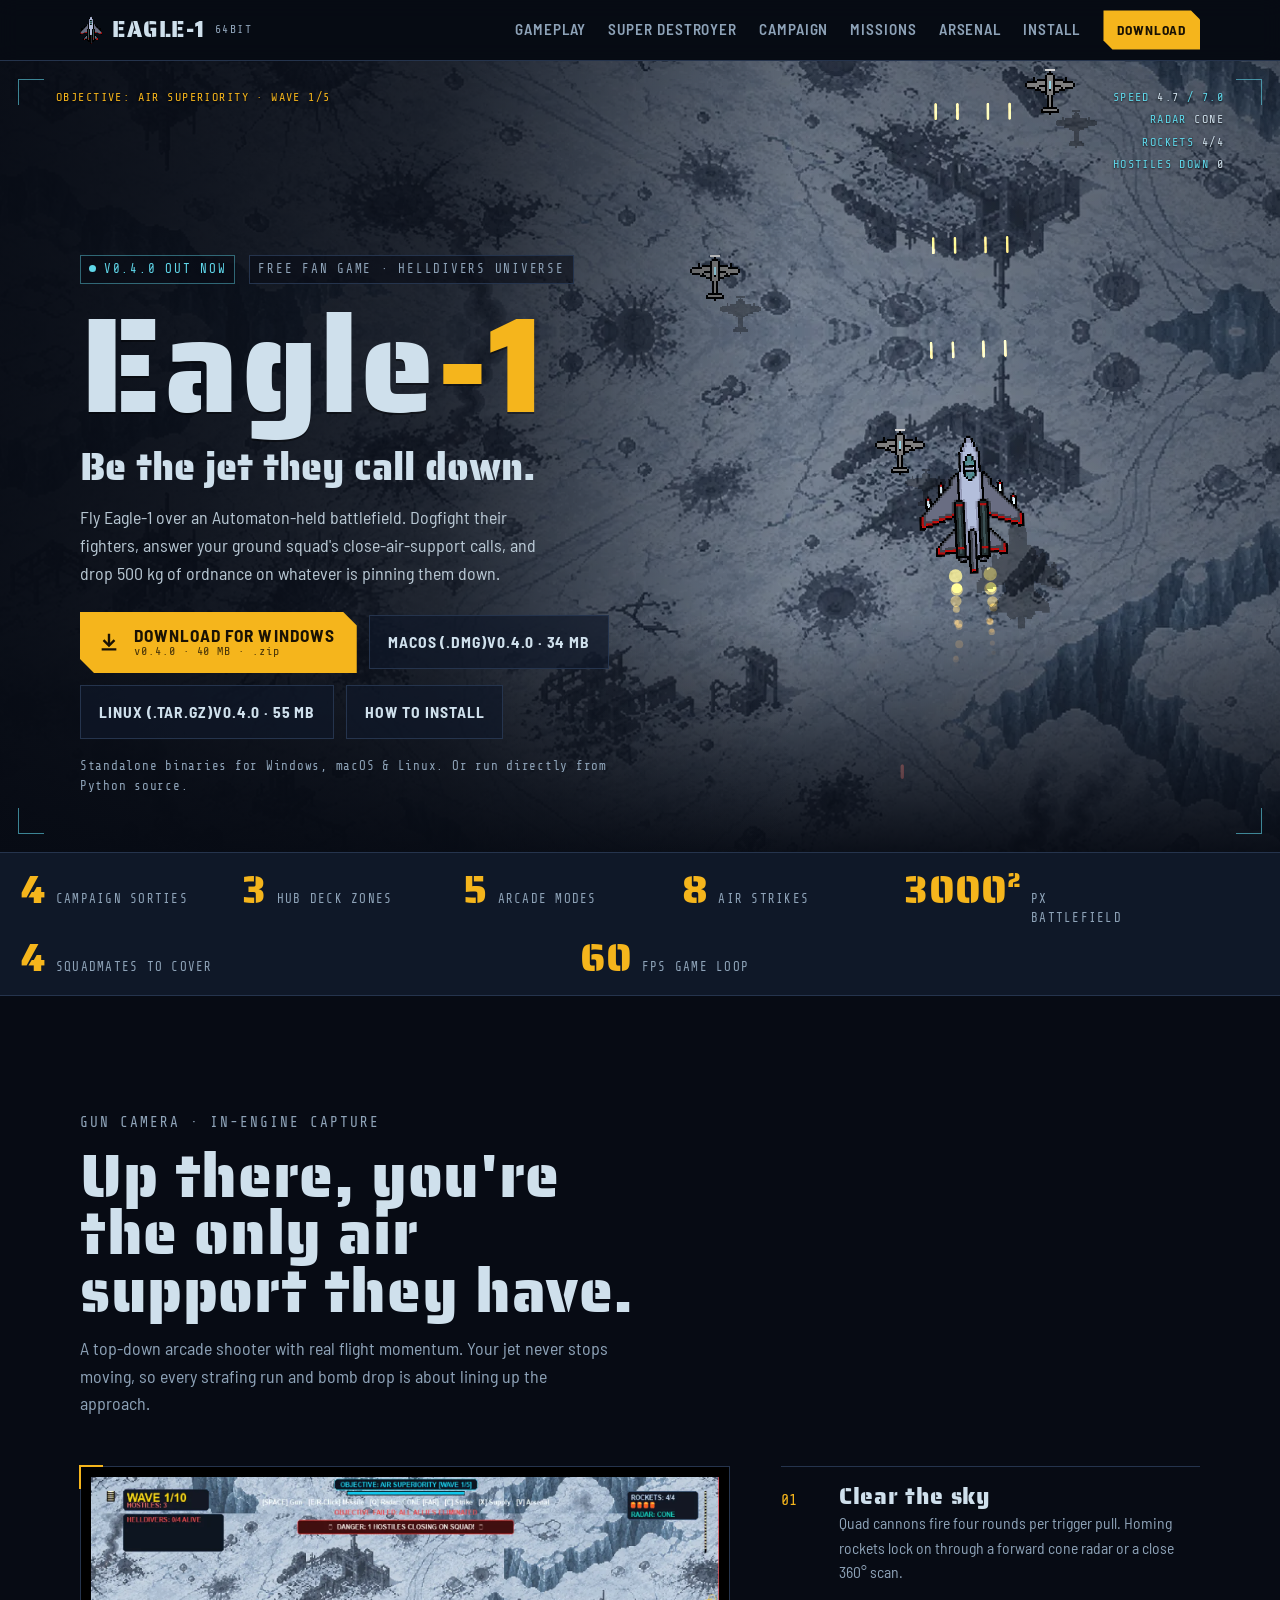
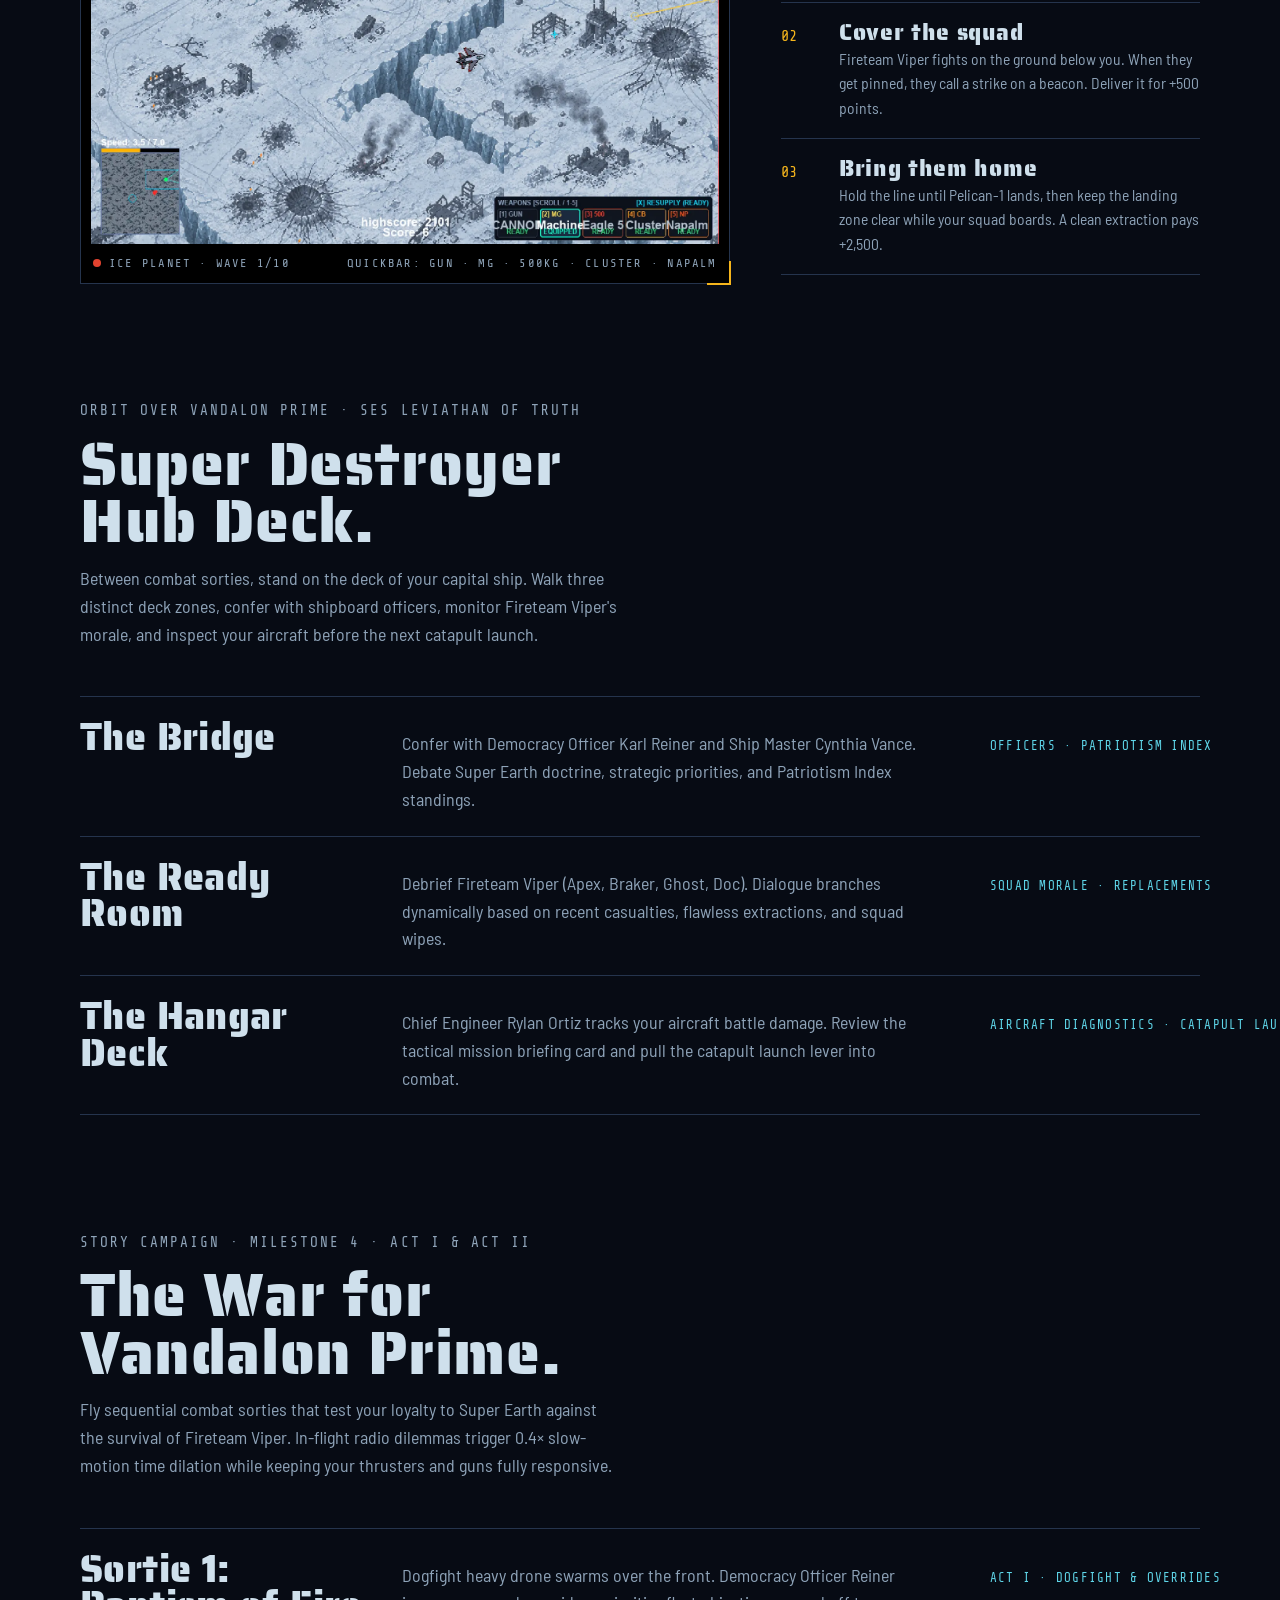
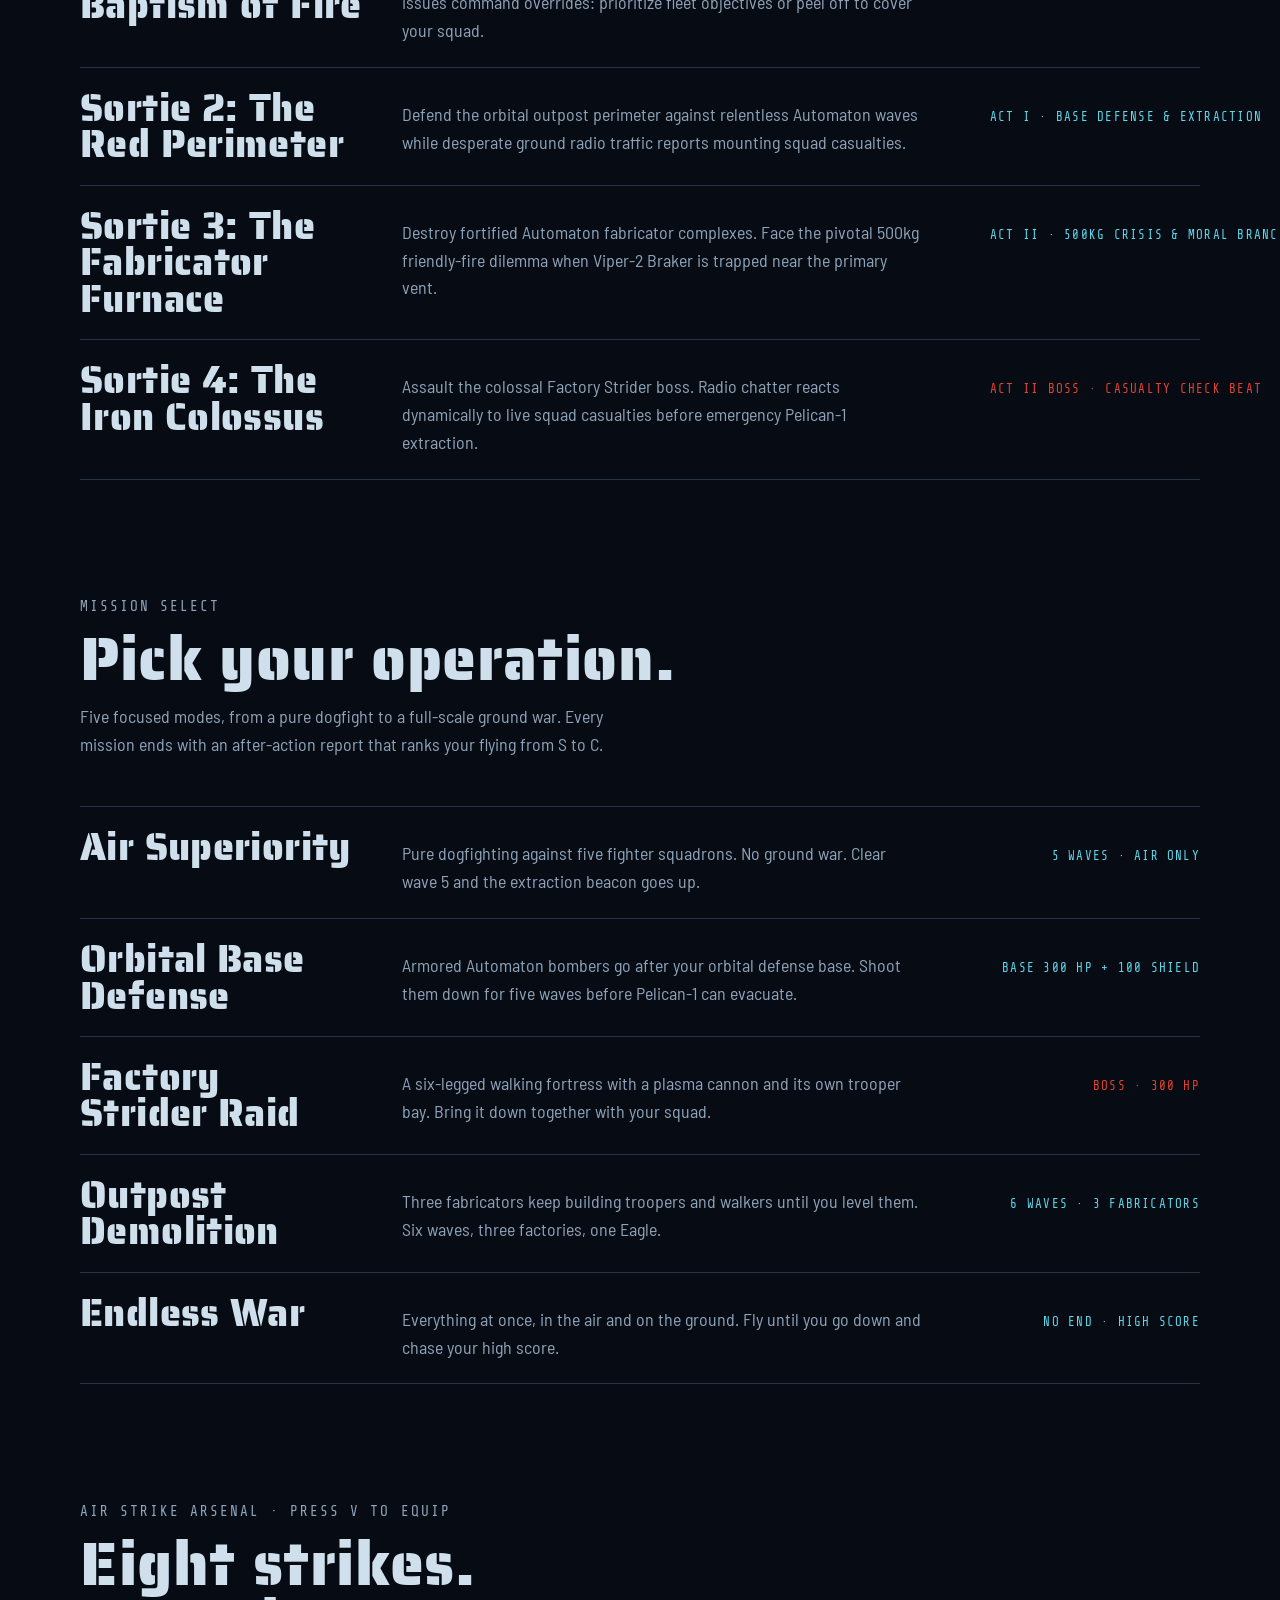
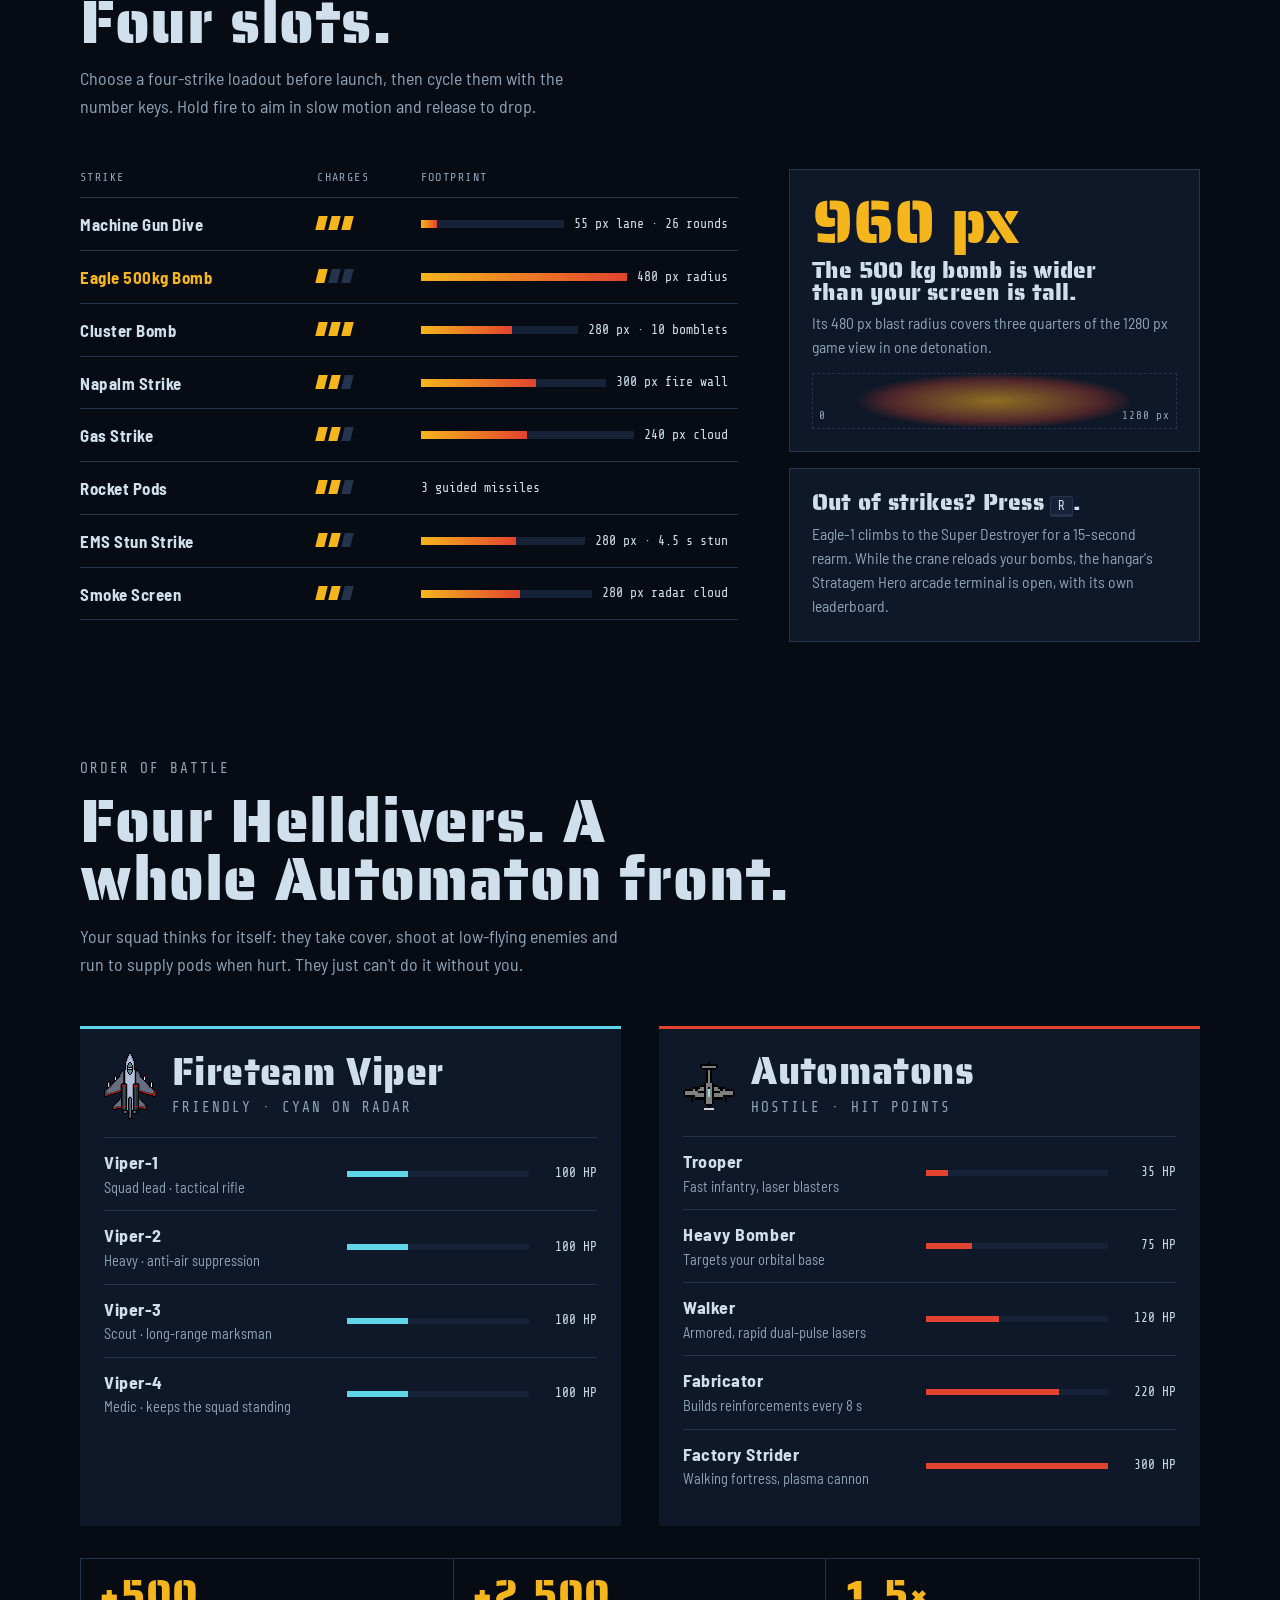
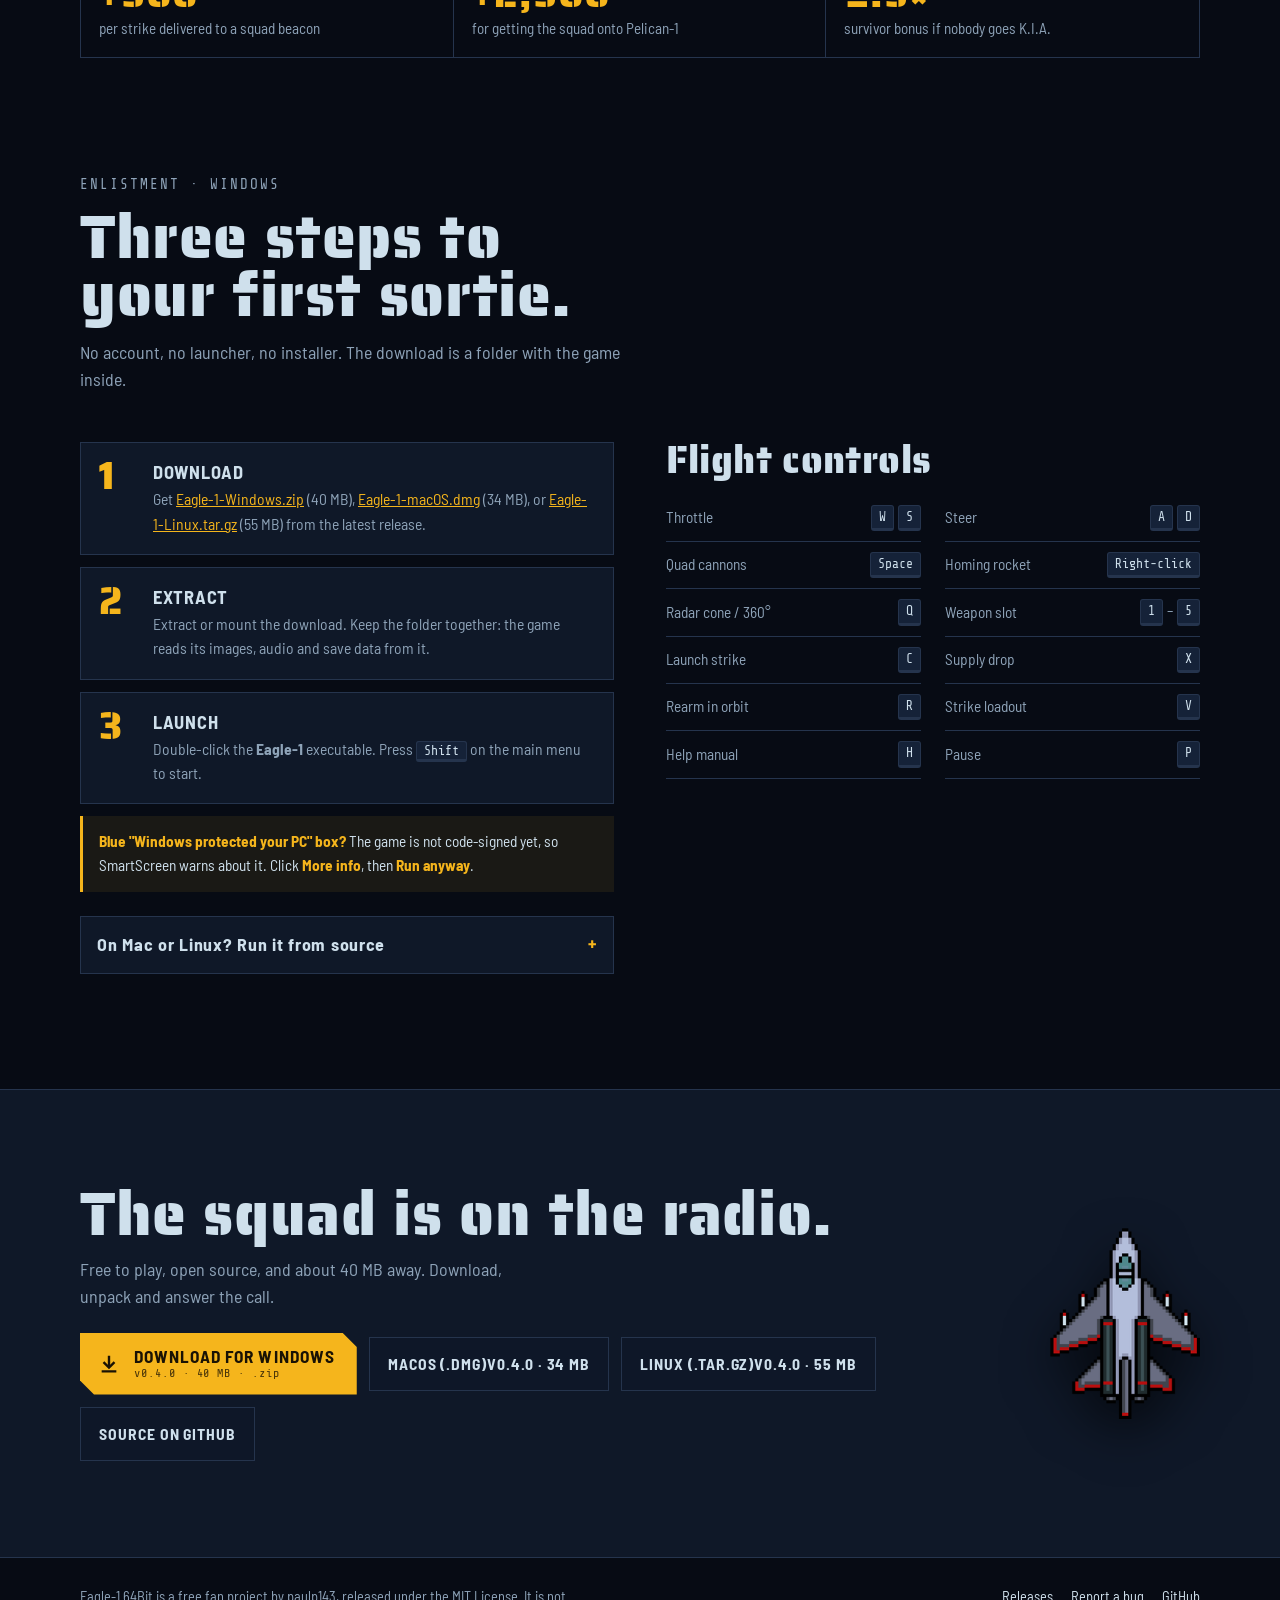
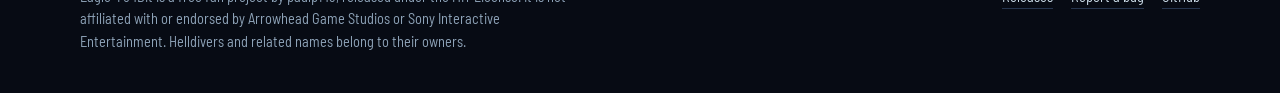
==== commit a076634a: "docs(website): update landing page for v0.4.0 campaign release and multi-platform downloads" ====
--- a/frontend/index.html
+++ b/frontend/index.html
@@ -255,6 +255,7 @@
     <nav class="nav-links" aria-label="Sections">
       <a href="#gameplay">Gameplay</a>
       <a href="#hub">Super Destroyer</a>
+      <a href="#campaign">Campaign</a>
       <a href="#missions">Missions</a>
       <a href="#arsenal">Arsenal</a>
       <a href="#install">Install</a>
@@ -279,7 +280,7 @@
 
   <div class="wrap hero-inner">
     <div class="eyebrow">
-      <span class="tag live">v0.3.0 out now</span>
+      <span class="tag live">v0.4.0 out now</span>
       <span class="tag">Free fan game · Helldivers universe</span>
     </div>
     <h1>Eagle<span>-1</span></h1>
@@ -288,18 +289,25 @@
     <div class="cta-row">
       <a class="btn btn-primary" href="https://github.com/paulp143/Eagle-1-64Bit/releases/latest/download/Eagle-1-Windows.zip" target="_blank" rel="noopener">
         <svg width="22" height="22" viewBox="0 0 24 24" fill="none" stroke="currentColor" stroke-width="2.6" aria-hidden="true"><path d="M12 3v12"/><path d="M6 10l6 6 6-6"/><path d="M4 20h16"/></svg>
-        <span class="stack">Download for Windows<span class="meta">v0.3.0 · 39 MB · .zip</span></span>
+        <span class="stack">Download for Windows<span class="meta">v0.4.0 · 40 MB · .zip</span></span>
+      </a>
+      <a class="btn btn-ghost" href="https://github.com/paulp143/Eagle-1-64Bit/releases/latest/download/Eagle-1-macOS.dmg" target="_blank" rel="noopener">
+        <span class="stack">macOS (.dmg)<span class="meta">v0.4.0 · 34 MB</span></span>
+      </a>
+      <a class="btn btn-ghost" href="https://github.com/paulp143/Eagle-1-64Bit/releases/latest/download/Eagle-1-Linux.tar.gz" target="_blank" rel="noopener">
+        <span class="stack">Linux (.tar.gz)<span class="meta">v0.4.0 · 55 MB</span></span>
       </a>
       <a class="btn btn-ghost" href="#install">How to install</a>
     </div>
-    <p class="fine">No installer. Unzip, double-click, fly. Mac &amp; Linux can run it from source.</p>
+    <p class="fine">Standalone binaries for Windows, macOS &amp; Linux. Or run directly from Python source.</p>
   </div>
 </section>
 
 <div class="specs">
   <ul class="wrap" aria-label="Game at a glance">
+    <li><b>4</b><span>Campaign sorties</span></li>
     <li><b>3</b><span>Hub deck zones</span></li>
-    <li><b>5</b><span>Mission modes</span></li>
+    <li><b>5</b><span>Arcade modes</span></li>
     <li><b>8</b><span>Air strikes</span></li>
     <li><b>3000²</b><span>px battlefield</span></li>
     <li><b>4</b><span>Squadmates to cover</span></li>
@@ -351,6 +359,38 @@
           <h3>The Hangar Deck</h3>
           <p>Chief Engineer Rylan Ortiz tracks your aircraft battle damage. Review the tactical mission briefing card and pull the catapult launch lever into combat.</p>
           <span class="meta">AIRCRAFT DIAGNOSTICS · CATAPULT LAUNCH</span>
+        </article>
+      </div>
+    </div>
+  </section>
+
+  <section class="block" id="campaign" style="padding-top:0">
+    <div class="wrap">
+      <div class="section-head">
+        <span class="label">Story Campaign · Milestone 4 · Act I &amp; Act II</span>
+        <h2>The War for Vandalon Prime.</h2>
+        <p>Fly sequential combat sorties that test your loyalty to Super Earth against the survival of Fireteam Viper. In-flight radio dilemmas trigger 0.4× slow-motion time dilation while keeping your thrusters and guns fully responsive.</p>
+      </div>
+      <div class="ops">
+        <article class="op">
+          <h3>Sortie 1: Baptism of Fire</h3>
+          <p>Dogfight heavy drone swarms over the front. Democracy Officer Reiner issues command overrides: prioritize fleet objectives or peel off to cover your squad.</p>
+          <span class="meta">ACT I · DOGFIGHT &amp; OVERRIDES</span>
+        </article>
+        <article class="op">
+          <h3>Sortie 2: The Red Perimeter</h3>
+          <p>Defend the orbital outpost perimeter against relentless Automaton waves while desperate ground radio traffic reports mounting squad casualties.</p>
+          <span class="meta">ACT I · BASE DEFENSE &amp; EXTRACTION</span>
+        </article>
+        <article class="op">
+          <h3>Sortie 3: The Fabricator Furnace</h3>
+          <p>Destroy fortified Automaton fabricator complexes. Face the pivotal 500kg friendly-fire dilemma when Viper-2 Braker is trapped near the primary vent.</p>
+          <span class="meta">ACT II · 500KG CRISIS &amp; MORAL BRANCHING</span>
+        </article>
+        <article class="op boss">
+          <h3>Sortie 4: The Iron Colossus</h3>
+          <p>Assault the colossal Factory Strider boss. Radio chatter reacts dynamically to live squad casualties before emergency Pelican-1 extraction.</p>
+          <span class="meta">ACT II BOSS · CASUALTY CHECK BEAT</span>
         </article>
       </div>
     </div>
@@ -438,9 +478,9 @@
       <div class="install">
         <div>
           <ol class="steps">
-            <li><h3>Download</h3><p>Get <a href="https://github.com/paulp143/Eagle-1-64Bit/releases/latest/download/Eagle-1-Windows.zip" target="_blank" rel="noopener">Eagle-1-Windows.zip</a> from the latest release (39 MB).</p></li>
-            <li><h3>Extract</h3><p>Right-click the zip and choose <strong>Extract All</strong>. Keep the folder together: the game reads its images, audio and save data from it.</p></li>
-            <li><h3>Launch</h3><p>Open the <strong>Eagle-1</strong> folder and double-click <strong>Eagle-1.exe</strong>. Press <kbd>Shift</kbd> on the main menu to start.</p></li>
+            <li><h3>Download</h3><p>Get <a href="https://github.com/paulp143/Eagle-1-64Bit/releases/latest/download/Eagle-1-Windows.zip" target="_blank" rel="noopener">Eagle-1-Windows.zip</a> (40 MB), <a href="https://github.com/paulp143/Eagle-1-64Bit/releases/latest/download/Eagle-1-macOS.dmg" target="_blank" rel="noopener">Eagle-1-macOS.dmg</a> (34 MB), or <a href="https://github.com/paulp143/Eagle-1-64Bit/releases/latest/download/Eagle-1-Linux.tar.gz" target="_blank" rel="noopener">Eagle-1-Linux.tar.gz</a> (55 MB) from the latest release.</p></li>
+            <li><h3>Extract</h3><p>Extract or mount the download. Keep the folder together: the game reads its images, audio and save data from it.</p></li>
+            <li><h3>Launch</h3><p>Double-click the <strong>Eagle-1</strong> executable. Press <kbd>Shift</kbd> on the main menu to start.</p></li>
           </ol>
           <p class="warn"><strong>Blue "Windows protected your PC" box?</strong> The game is not code-signed yet, so SmartScreen warns about it. Click <strong>More info</strong>, then <strong>Run anyway</strong>.</p>
           <details class="source">
@@ -483,11 +523,17 @@
   <div class="wrap">
     <div>
       <h2>The squad is on the radio.</h2>
-      <p>Free to play, open source, and about 39 MB away. Download, unzip and answer the call.</p>
+      <p>Free to play, open source, and about 40 MB away. Download, unpack and answer the call.</p>
       <div class="cta-row" style="margin-top:22px">
         <a class="btn btn-primary" href="https://github.com/paulp143/Eagle-1-64Bit/releases/latest/download/Eagle-1-Windows.zip" target="_blank" rel="noopener">
           <svg width="22" height="22" viewBox="0 0 24 24" fill="none" stroke="currentColor" stroke-width="2.6" aria-hidden="true"><path d="M12 3v12"/><path d="M6 10l6 6 6-6"/><path d="M4 20h16"/></svg>
-          <span class="stack">Download for Windows<span class="meta">v0.3.0 · 39 MB · .zip</span></span>
+          <span class="stack">Download for Windows<span class="meta">v0.4.0 · 40 MB · .zip</span></span>
+        </a>
+        <a class="btn btn-ghost" href="https://github.com/paulp143/Eagle-1-64Bit/releases/latest/download/Eagle-1-macOS.dmg" target="_blank" rel="noopener">
+          <span class="stack">macOS (.dmg)<span class="meta">v0.4.0 · 34 MB</span></span>
+        </a>
+        <a class="btn btn-ghost" href="https://github.com/paulp143/Eagle-1-64Bit/releases/latest/download/Eagle-1-Linux.tar.gz" target="_blank" rel="noopener">
+          <span class="stack">Linux (.tar.gz)<span class="meta">v0.4.0 · 55 MB</span></span>
         </a>
         <a class="btn btn-ghost" href="https://github.com/paulp143/Eagle-1-64Bit" target="_blank" rel="noopener">Source on GitHub</a>
       </div>
